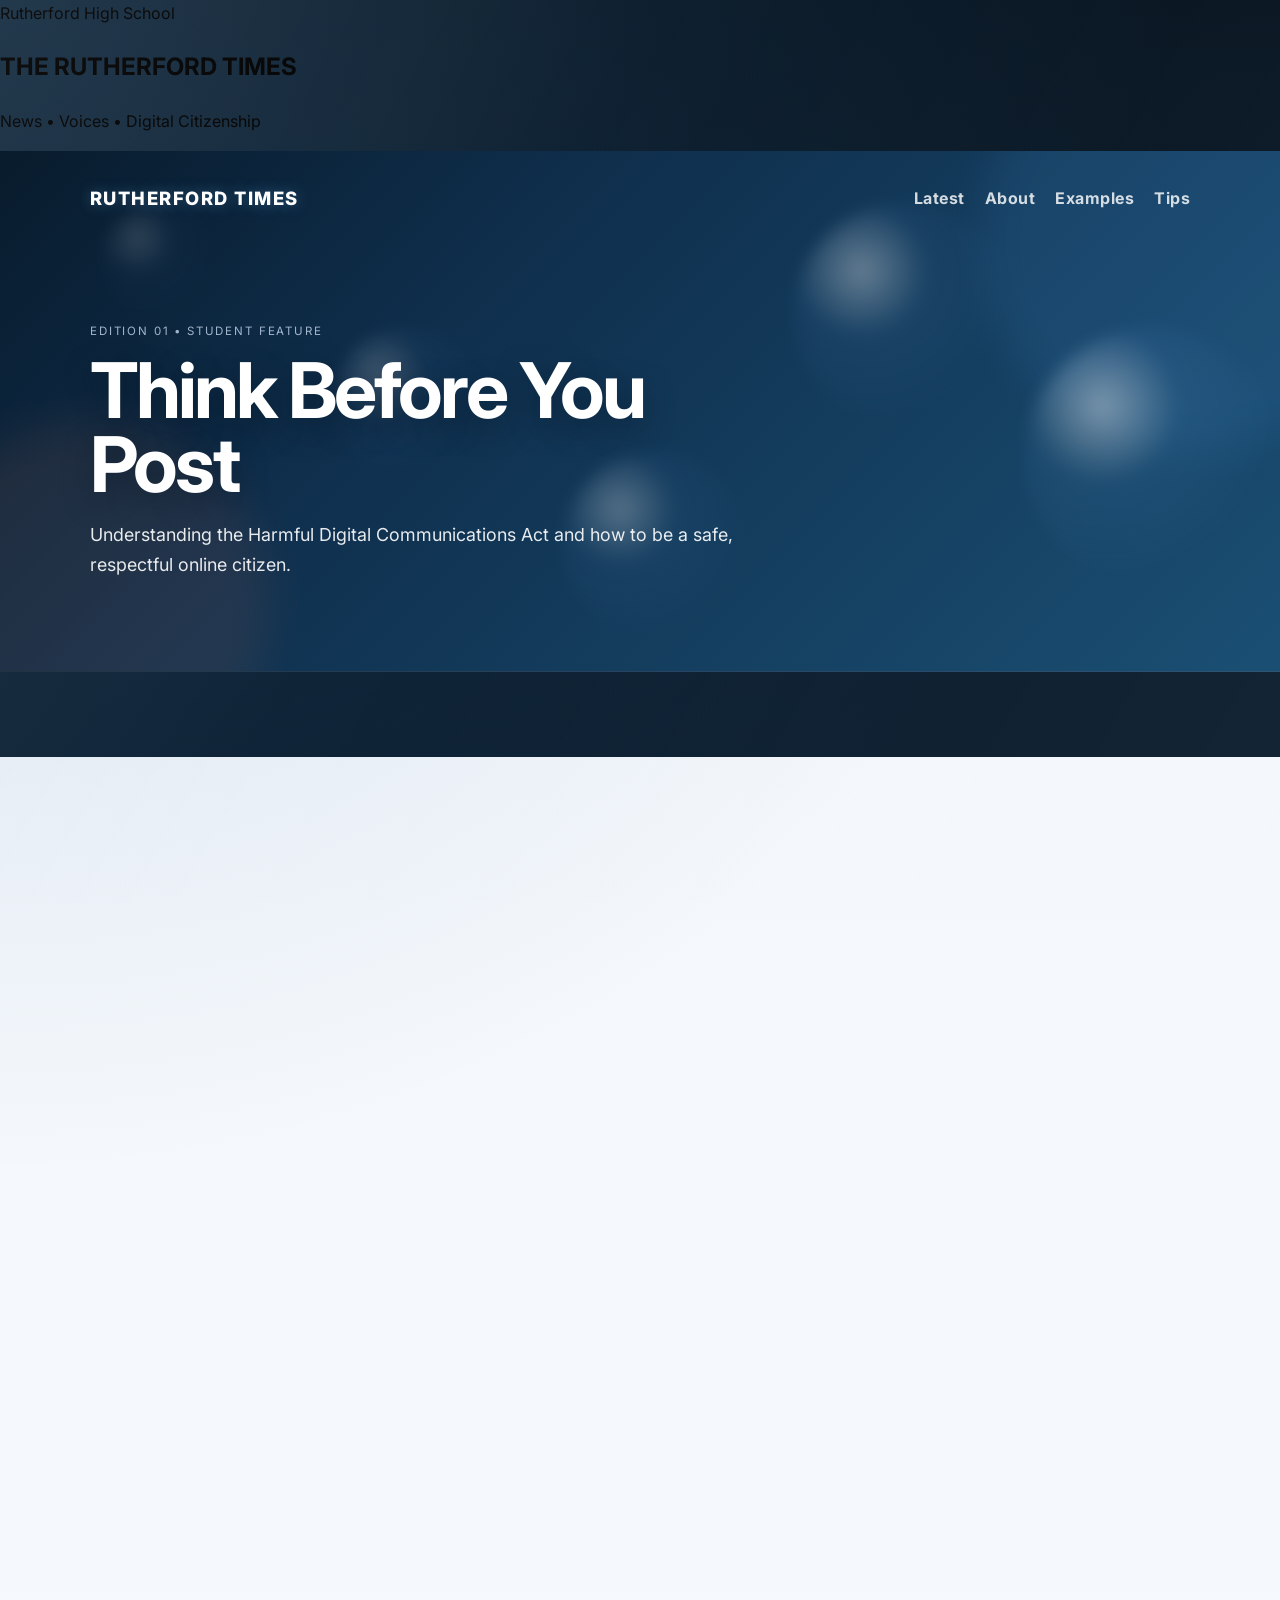
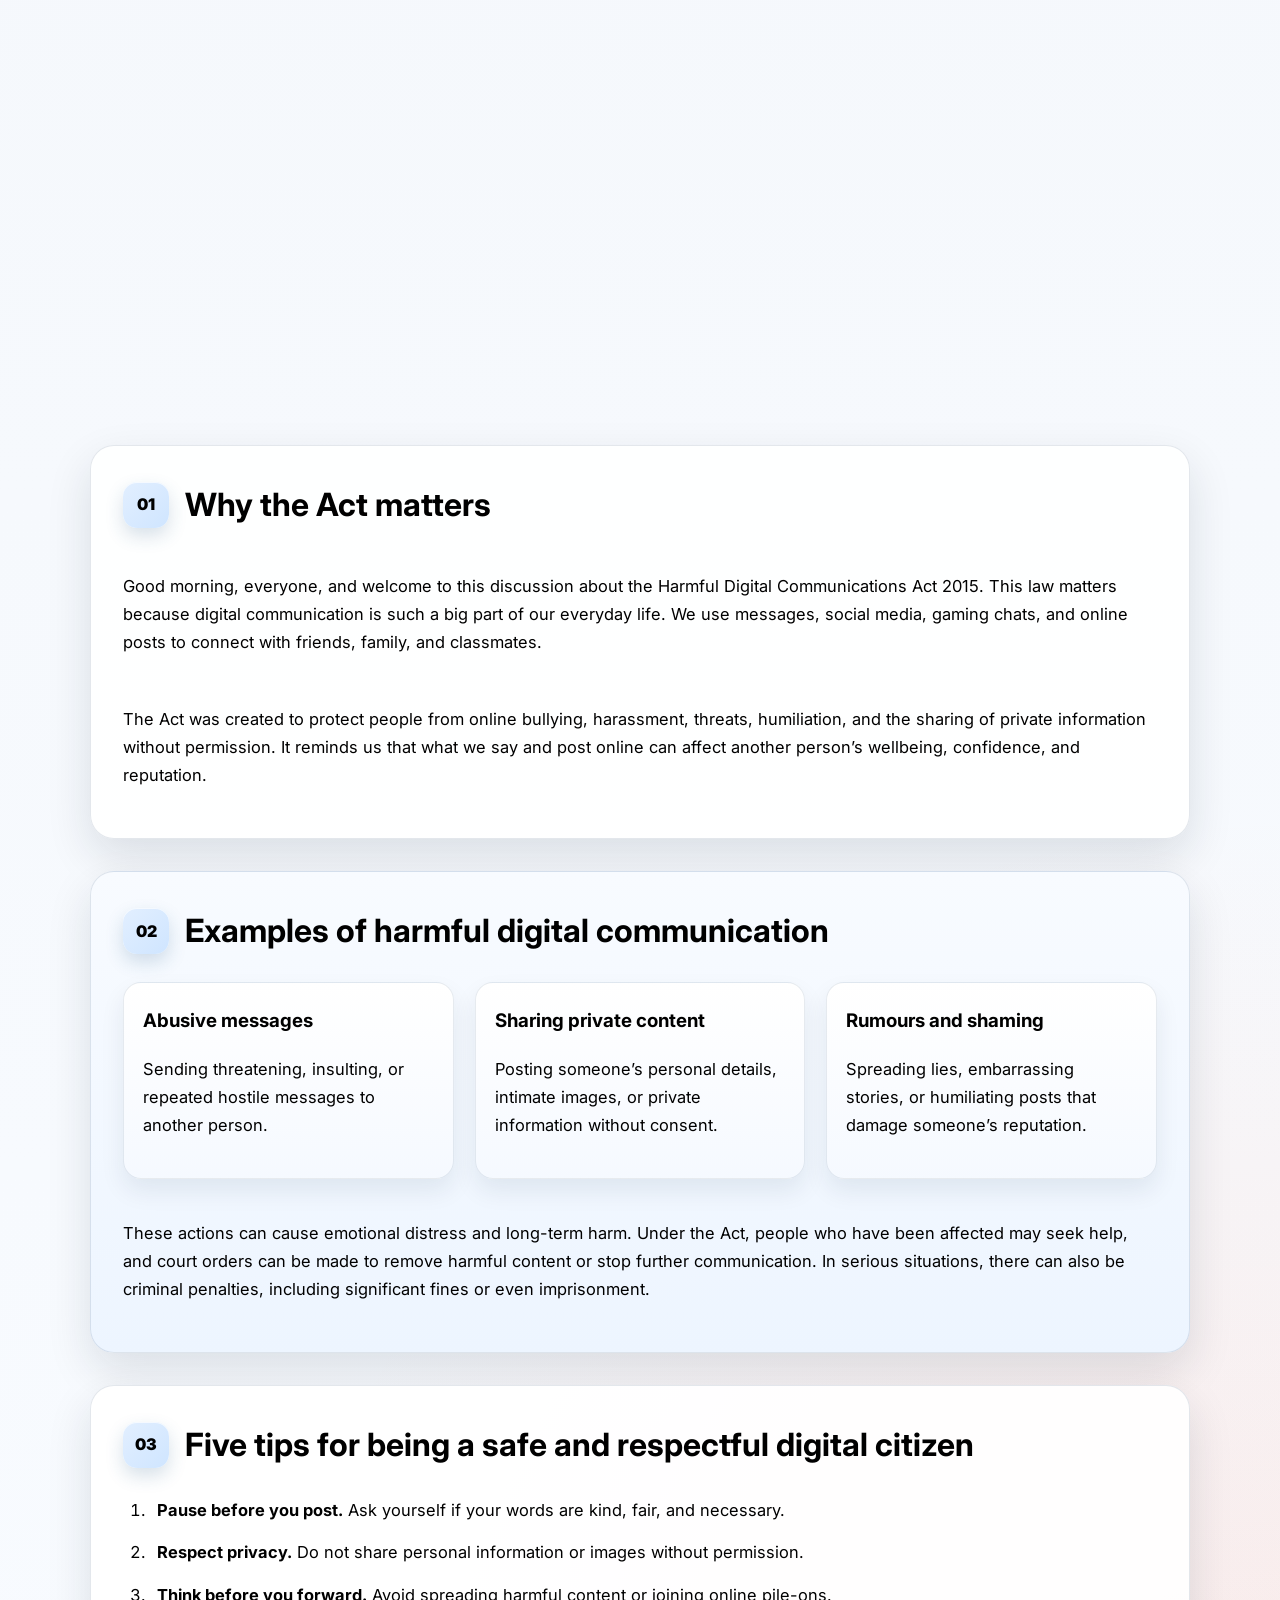
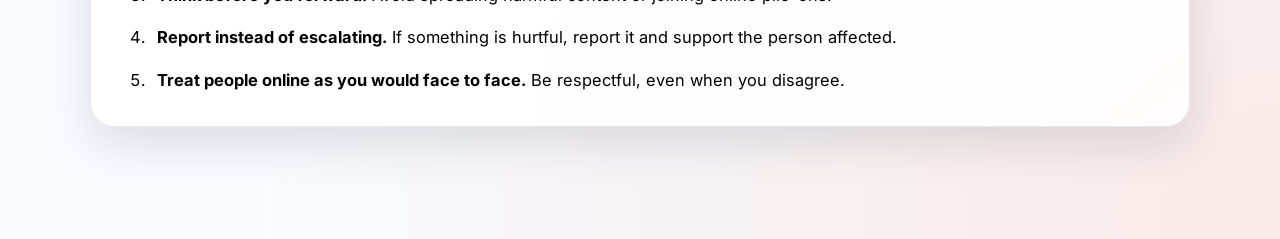
==== index.html @ 3f986ec3 "Add a single-page newspaper-style feature section with intro animation and article CTA" ====
<!DOCTYPE html>
<html lang="en">
  <head>
    <meta charset="UTF-8" />
    <meta name="viewport" content="width=device-width, initial-scale=1.0" />
    <title>The Rutherford Times</title>
    <link rel="preconnect" href="https://fonts.googleapis.com" />
    <link rel="preconnect" href="https://fonts.gstatic.com" crossorigin />
    <link href="https://fonts.googleapis.com/css2?family=Inter:wght@400;500;600;700;800&display=swap" rel="stylesheet" />
    <link rel="stylesheet" href="styles.css" />
    <script src="script.js" defer></script>
  </head>
  <body>
    <div class="intro-overlay" aria-hidden="true">
      <div class="intro-panel">
        <span class="intro-kicker">Rutherford High School</span>
        <h2>THE RUTHERFORD TIMES</h2>
        <div class="intro-line"></div>
        <p>News • Voices • Digital Citizenship</p>
      </div>
    </div>

    <header class="hero">
      <nav class="topbar">
        <div class="brand">Rutherford Times</div>
        <div class="nav-links">
          <a href="#story">Latest</a>
          <a href="#about">About</a>
          <a href="#examples">Examples</a>
          <a href="#tips">Tips</a>
        </div>
      </nav>

      <div class="hero-content">
        <p class="eyebrow">Edition 01 • Student feature</p>
        <h1>Think Before You Post</h1>
        <p class="subtitle">
          Understanding the Harmful Digital Communications Act and how to be a safe,
          respectful online citizen.
        </p>
      </div>
    </header>

    <main>
      <section id="story" class="feature-section reveal">
        <div class="newspaper-header">
          <span class="edition">Local News</span>
          <h2>The Rutherford Times</h2>
          <span class="date">Wednesday, 15 November</span>
        </div>

        <div class="story-grid">
          <div class="story-copy">
            <p class="story-tag">Front Page</p>
            <h3>Why the Harmful Digital Communications Act matters</h3>
            <p>
              Young people use the internet every day, but with that access comes a responsibility to
              protect others, respect privacy, and think carefully before posting online. The Harmful
              Digital Communications Act helps keep people safe in a world where messages, comments,
              photos, and videos can spread quickly and have lasting consequences.
            </p>
            <p>
              The law exists to stop bullying, harassment, humiliation, and harmful behaviour online.
              It reminds us that digital communication is not separate from real life. What we say and
              share online can affect someone’s wellbeing, confidence, and reputation.
            </p>
            <div class="story-actions">
              <a href="#article" class="primary-button">Read the article</a>
            </div>
          </div>

          <aside class="story-panel">
            <p class="panel-label">Quick facts</p>
            <ul>
              <li>Online bullying is harmful</li>
              <li>Privacy matters</li>
              <li>Pause before posting</li>
              <li>Respect other people</li>
            </ul>
          </aside>
        </div>

        <div id="article" class="article-block">
          <h4>Article</h4>
          <p>
            Good morning, everyone, and welcome to this blog post about the Harmful Digital
            Communications Act 2015. Today, I want to explain what this law is, why it matters, and
            how it connects to the way we use digital communication in our everyday lives.
          </p>
          <p>
            The Harmful Digital Communications Act 2015 was created to protect people from harmful
            online behaviour. It recognises that digital communication can be used in destructive ways,
            including bullying, harassment, threats, humiliation, and the sharing of private information
            without permission.
          </p>
          <p>
            There are many examples of harmful digital communication. Repeatedly sending abusive or
            threatening messages to someone is harmful. Posting embarrassing photos or videos,
            especially if the person did not agree to them being shared, is also harmful. Spreading
            rumours or false information about a person can damage their reputation.
          </p>
          <p>
            Under the law, a person who is harmed can seek help and potentially apply for court orders.
            These orders can include removing harmful content, stopping the offending behaviour, or
            requiring an apology or corrective action.
          </p>
          <p>
            Here are five simple tips for being a safe and respectful digital citizen: pause before you
            post, think before you forward, respect privacy, report harmful content, and treat others
            online the way you would want to be treated in person.
          </p>
          <p>
            These actions may seem small, but they can make a huge difference. A respectful digital
            citizen understands that words online can hurt just as much as words spoken face to face.
          </p>
          <p>
            Now, for my personal reflection, one thing I could do to improve how I behave online is to
            pause before I respond when I feel angry or upset. Sometimes, in the heat of the moment, we
            send something we regret. Taking a breath and thinking before we reply helps us be more
            thoughtful and responsible.
          </p>
          <p>
            In conclusion, the Harmful Digital Communications Act reminds us that the internet is not a
            place where normal rules disappear. We all have a responsibility to use technology safely,
            respectfully, and thoughtfully.
          </p>
        </div>
      </section>

      <section id="about" class="section intro reveal">
        <div class="section-title">
          <span>01</span>
          <h2>Why the Act matters</h2>
        </div>
        <div class="content-block">
          <p>
            Good morning, everyone, and welcome to this discussion about the Harmful Digital
            Communications Act 2015. This law matters because digital communication is such a big part
            of our everyday life. We use messages, social media, gaming chats, and online posts to
            connect with friends, family, and classmates.
          </p>
          <p>
            The Act was created to protect people from online bullying, harassment, threats,
            humiliation, and the sharing of private information without permission. It reminds us that
            what we say and post online can affect another person’s wellbeing, confidence, and
            reputation.
          </p>
        </div>
      </section>

      <section id="examples" class="section highlight reveal">
        <div class="section-title">
          <span>02</span>
          <h2>Examples of harmful digital communication</h2>
        </div>

        <div class="cards">
          <article class="card">
            <h3>Abusive messages</h3>
            <p>Sending threatening, insulting, or repeated hostile messages to another person.</p>
          </article>
          <article class="card">
            <h3>Sharing private content</h3>
            <p>Posting someone’s personal details, intimate images, or private information without consent.</p>
          </article>
          <article class="card">
            <h3>Rumours and shaming</h3>
            <p>Spreading lies, embarrassing stories, or humiliating posts that damage someone’s reputation.</p>
          </article>
        </div>

        <div class="content-block">
          <p>
            These actions can cause emotional distress and long-term harm. Under the Act, people who
            have been affected may seek help, and court orders can be made to remove harmful content or
            stop further communication. In serious situations, there can also be criminal penalties,
            including significant fines or even imprisonment.
          </p>
        </div>
      </section>

      <section id="tips" class="section tips-section reveal">
        <div class="section-title">
          <span>03</span>
          <h2>Five tips for being a safe and respectful digital citizen</h2>
        </div>

        <ol class="tips-list">
          <li><strong>Pause before you post.</strong> Ask yourself if your words are kind, fair, and necessary.</li>
          <li><strong>Respect privacy.</strong> Do not share personal information or images without permission.</li>
          <li><strong>Think before you forward.</strong> Avoid spreading harmful content or joining online pile-ons.</li>
          <li><strong>Report instead of escalating.</strong> If something is hurtful, report it and support the person affected.</li>
          <li><strong>Treat people online as you would face to face.</strong> Be respectful, even when you disagree.</li>
        </ol>
      </section>
    </main>
  </body>
</html>
---- styles.css ----
body {
  margin: 0;
  font-family: "Inter", sans-serif;
  background:
    radial-gradient(circle at top left, rgba(70, 130, 180, 0.22), transparent 32%),
    radial-gradient(circle at bottom right, rgba(255, 125, 90, 0.14), transparent 28%),
    linear-gradient(180deg, #081521 0%, #0b1d2e 22%, #f4f7fb 22%, #f8fbff 100%);
  color: var(--text);
  line-height: 1.7;
  overflow-x: hidden;
}

body::before {
  content: "";
  position: fixed;
  inset: 0;
  background: linear-gradient(120deg, rgba(255,255,255,0.06), transparent 40%, rgba(255,255,255,0.04));
  pointer-events: none;
  z-index: 0;
}

.hero {
  position: relative;
  overflow: hidden;
  background: linear-gradient(135deg, #081b2c 0%, #0f2f4d 35%, #1a4f73 100%);
  color: white;
  padding: 1.5rem 5vw 4.5rem;
  border-bottom: 1px solid rgba(255,255,255,0.1);
}

.hero::before,
.hero::after {
  content: "";
  position: absolute;
  border-radius: 50%;
  filter: blur(20px);
  opacity: 0.45;
  pointer-events: none;
}

.hero::before {
  width: 420px;
  height: 420px;
  background: rgba(92, 168, 255, 0.2);
  right: -120px;
  top: -120px;
  animation: drift 14s ease-in-out infinite alternate;
}

.hero::after {
  width: 360px;
  height: 360px;
  background: rgba(255, 126, 78, 0.18);
  left: -90px;
  bottom: -110px;
  animation: drift 16s ease-in-out infinite alternate-reverse;
}

.topbar {
  position: relative;
  z-index: 1;
  max-width: 1100px;
  margin: 0 auto;
  display: flex;
  justify-content: space-between;
  align-items: center;
  gap: 1rem;
  padding: 0.5rem 0;
}

.brand {
  font-size: 1.15rem;
  font-weight: 800;
  letter-spacing: 0.08em;
  text-transform: uppercase;
  text-shadow: 0 0 14px rgba(127, 197, 255, 0.35);
}

.nav-links {
  display: flex;
  flex-wrap: wrap;
  gap: 1.25rem;
}

.nav-links a {
  color: rgba(255, 255, 255, 0.82);
  text-decoration: none;
  font-weight: 700;
  letter-spacing: 0.03em;
  transition: color 180ms ease, transform 180ms ease, text-shadow 180ms ease;
}

.nav-links a:hover,
.nav-links a:focus-visible {
  color: #fff;
  transform: translateY(-2px);
  text-shadow: 0 0 18px rgba(255,255,255,0.6);
}

.hero-content {
  position: relative;
  z-index: 1;
  max-width: 1100px;
  margin: 5rem auto 0;
  padding-top: 0.5rem;
}

.eyebrow {
  text-transform: uppercase;
  letter-spacing: 0.16em;
  font-size: 0.72rem;
  opacity: 0.85;
  margin-bottom: 0.8rem;
  color: #bccfe4;
}

.hero h1 {
  margin: 0;
  font-size: clamp(2.8rem, 6vw, 5.4rem);
  line-height: 0.96;
  letter-spacing: -0.04em;
  max-width: 650px;
  text-shadow: 0 10px 30px rgba(7, 15, 26, 0.35);
}

.subtitle {
  max-width: 700px;
  font-size: 1.12rem;
  margin-top: 1.15rem;
  color: rgba(255, 255, 255, 0.9);
}

main {
  position: relative;
  z-index: 1;
  max-width: 1100px;
  margin: 0 auto;
  padding: 3rem 5vw 5rem;
}

.section {
  background: rgba(255, 255, 255, 0.9);
  border: 1px solid rgba(26, 62, 98, 0.12);
  border-radius: 24px;
  padding: 2rem;
  margin-bottom: 2rem;
  box-shadow: 0 18px 45px rgba(16, 31, 52, 0.12);
}

.section-title {
  display: flex;
  align-items: center;
  gap: 1rem;
  margin-bottom: 1.5rem;
}

.section-title span {
  display: inline-flex;
  justify-content: center;
  align-items: center;
  width: 46px;
  height: 46px;
  border-radius: 14px;
  background: linear-gradient(135deg, #e2efff 0%, #cfe5ff 100%);
  color: var(--primary);
  font-weight: 900;
  box-shadow: inset 0 1px 0 rgba(255,255,255,0.7), 0 8px 18px rgba(32, 88, 134, 0.18);
}

.section-title h2 {
  margin: 0;
  font-size: clamp(1.6rem, 2.5vw, 2.5rem);
  color: var(--primary);
}

.content-block {
  display: grid;
  gap: 1rem;
}

.content-block p,
.card p,
.tips-list li {
  font-size: 1.03rem;
  color: var(--text);
}

.highlight {
  background: linear-gradient(180deg, #f8fbff 0%, #edf5ff 100%);
}

.cards {
  display: grid;
  grid-template-columns: repeat(3, minmax(0, 1fr));
  gap: 1.3rem;
  margin-bottom: 1.5rem;
}

.card {
  position: relative;
  background: linear-gradient(180deg, rgba(255,255,255,0.96), rgba(245,249,255,0.96));
  border: 1px solid rgba(25,58,95,0.1);
  border-radius: 18px;
  padding: 1.35rem 1.2rem;
  box-shadow: 0 12px 24px rgba(17, 42, 62, 0.08);
  transition: transform 220ms ease, box-shadow 220ms ease, border-color 220ms ease;
}

.card::before {
  content: "";
  position: absolute;
  inset: 0;
  border-radius: inherit;
  background: linear-gradient(135deg, rgba(70, 130, 180, 0.12), rgba(255, 126, 78, 0.08));
  opacity: 0;
  transition: opacity 220ms ease;
}

.card:hover {
  transform: translateY(-7px) scale(1.01);
  box-shadow: 0 20px 30px rgba(17, 42, 62, 0.14);
  border-color: rgba(25,58,95,0.2);
}

.card:hover::before {
  opacity: 1;
}

.card h3,
.card p {
  position: relative;
  z-index: 1;
}

.card h3 {
  margin-top: 0;
  color: var(--primary);
}

.tips-list {
  margin: 0;
  padding-left: 1.6rem;
  display: grid;
  gap: 0.9rem;
}

.tips-list li {
  padding-left: 0.55rem;
  line-height: 1.7;
}

.reflection {
  background: linear-gradient(135deg, #fff5ee 0%, #fffaf6 100%);
}

.js-enabled .reveal {
  opacity: 0;
  transform: translateY(32px) scale(0.985);
  transition: opacity 720ms ease, transform 720ms cubic-bezier(0.2, 0.8, 0.2, 1);
  transition-delay: var(--reveal-delay, 0ms);
}

.js-enabled .reveal.is-visible {
  opacity: 1;
  transform: translateY(0) scale(1);
}

.orb {
  position: absolute;
  border-radius: 50%;
  background: radial-gradient(circle at 30% 30%, rgba(255,255,255,0.82), rgba(113,177,248,0.15) 30%, rgba(255,255,255,0) 70%);
  filter: blur(8px);
  pointer-events: none;
  opacity: 0.6;
  animation: float 14s ease-in-out infinite alternate;
}

@keyframes float {
  0% {
    transform: translate3d(0, 0, 0) scale(1);
  }
  100% {
    transform: translate3d(18px, -30px, 0) scale(1.18);
  }
}

@keyframes drift {
  0% {
    transform: translate3d(0, 0, 0) scale(1);
  }
  100% {
    transform: translate3d(26px, 28px, 0) scale(1.08);
  }
}

@media (prefers-reduced-motion: reduce) {
  html {
    scroll-behavior: auto;
  }

  .js-enabled .reveal,
  .js-enabled .reveal.is-visible,
  .nav-links a,
  .card,
  .hero::before,
  .hero::after,
  .orb {
    animation: none;
    transition: none;
    transform: none;
    opacity: 1;
  }
}

@media (max-width: 760px) {
  .topbar {
    flex-direction: column;
    align-items: flex-start;
  }

  .cards {
    grid-template-columns: 1fr;
  }

  .section {
    padding: 1.5rem 1.1rem;
  }

  .hero {
    padding-bottom: 3.5rem;
  }
}
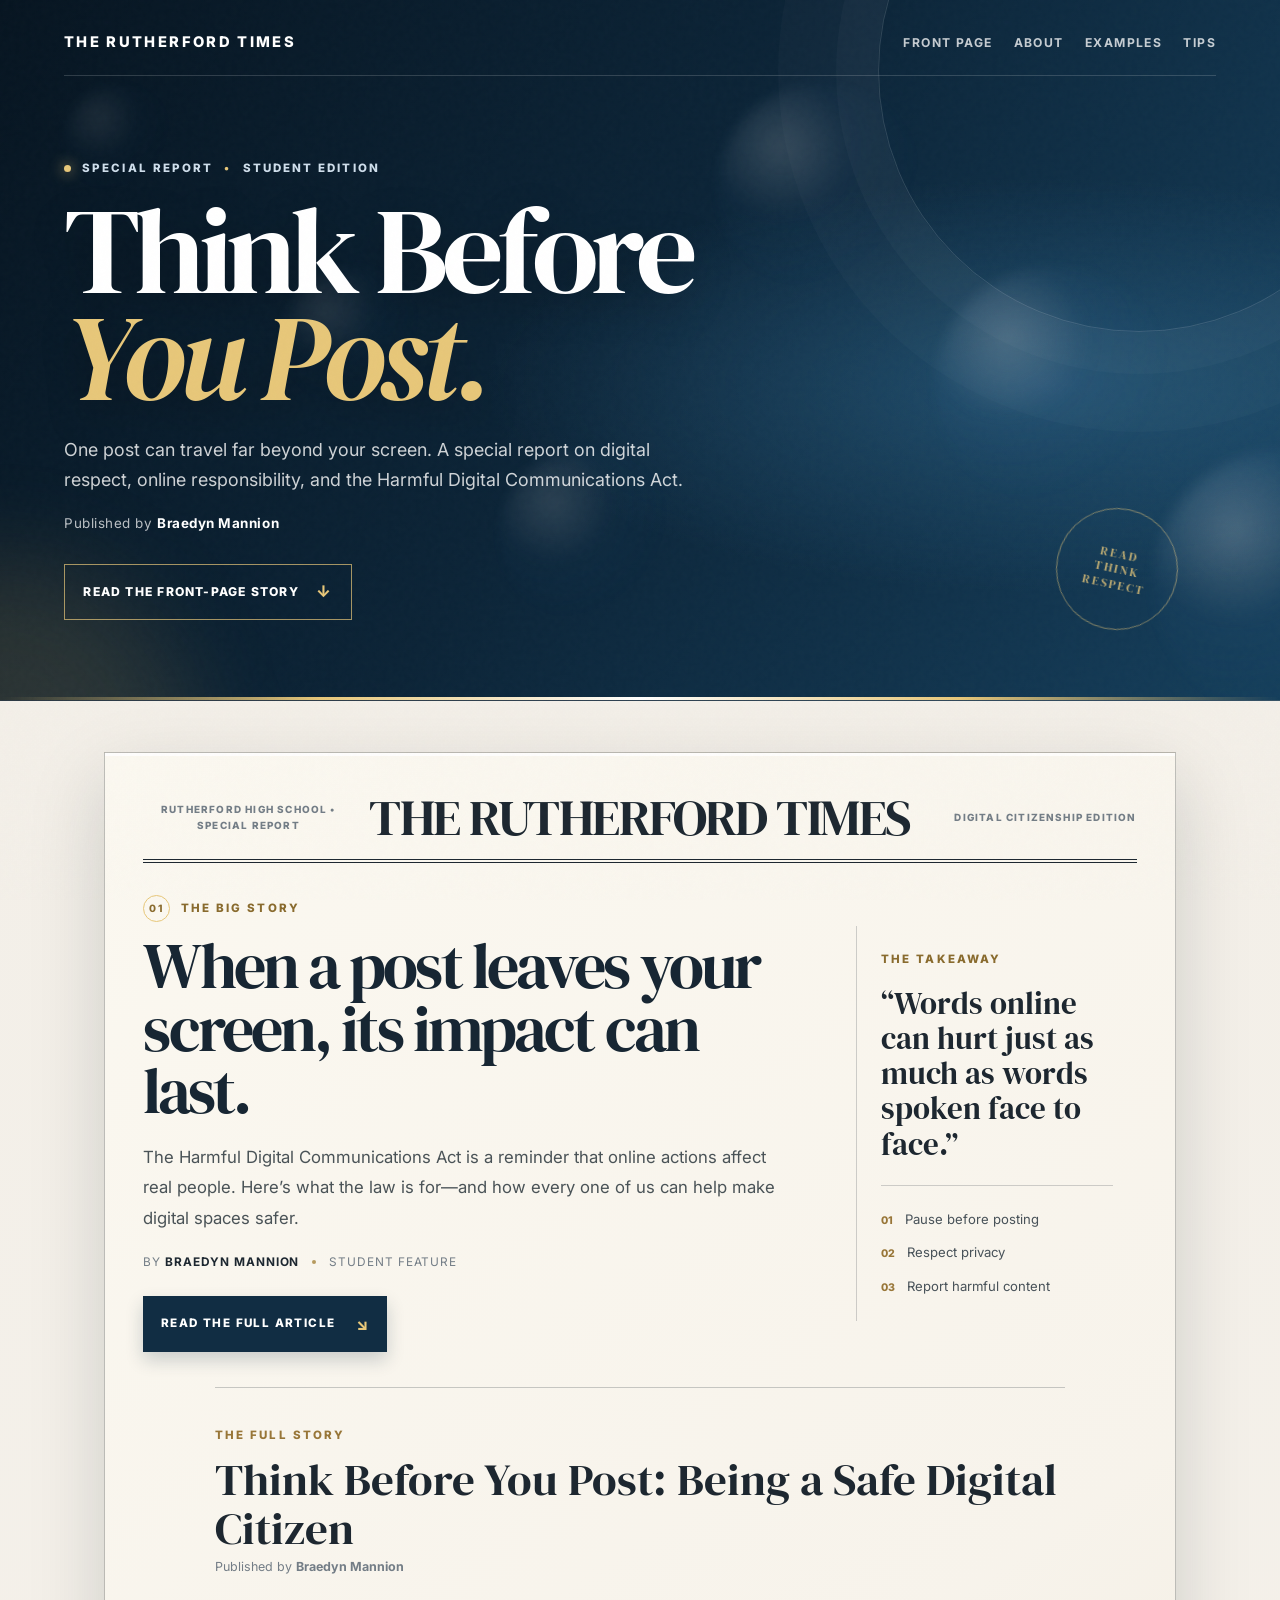
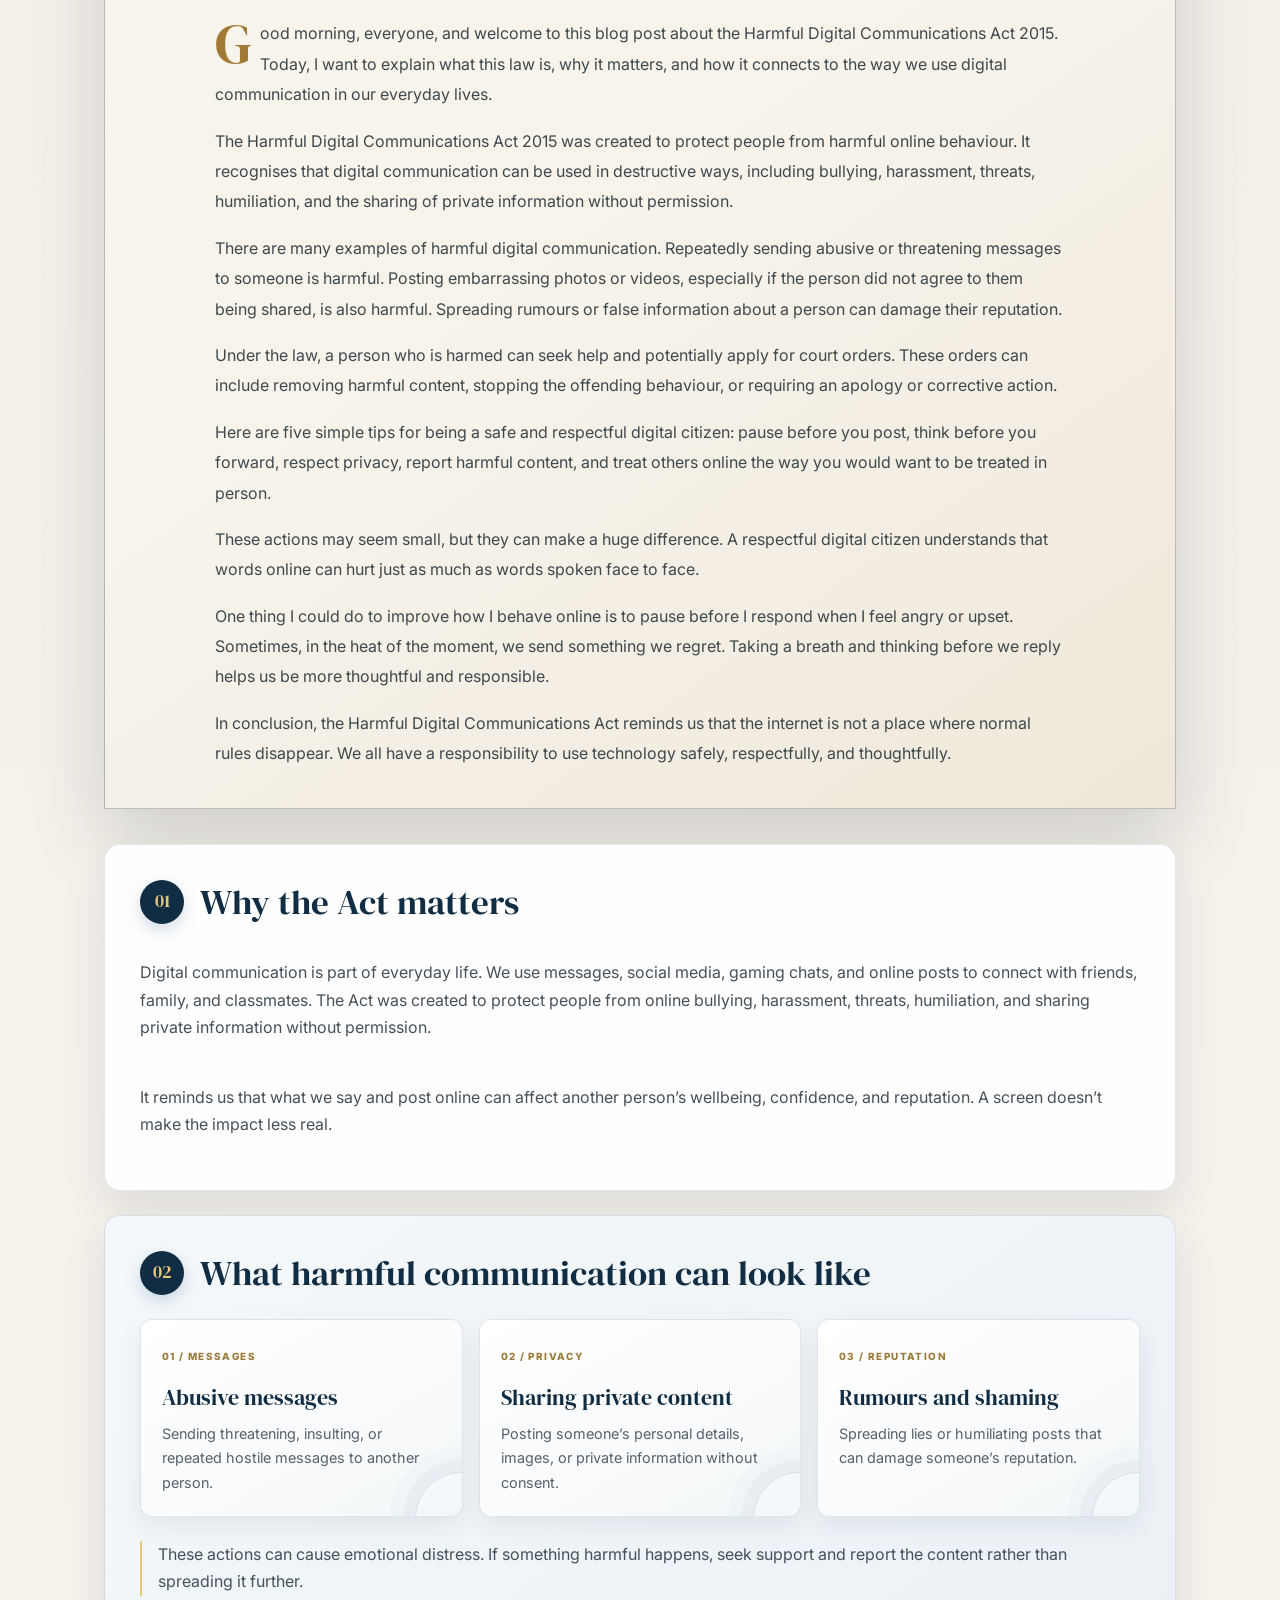
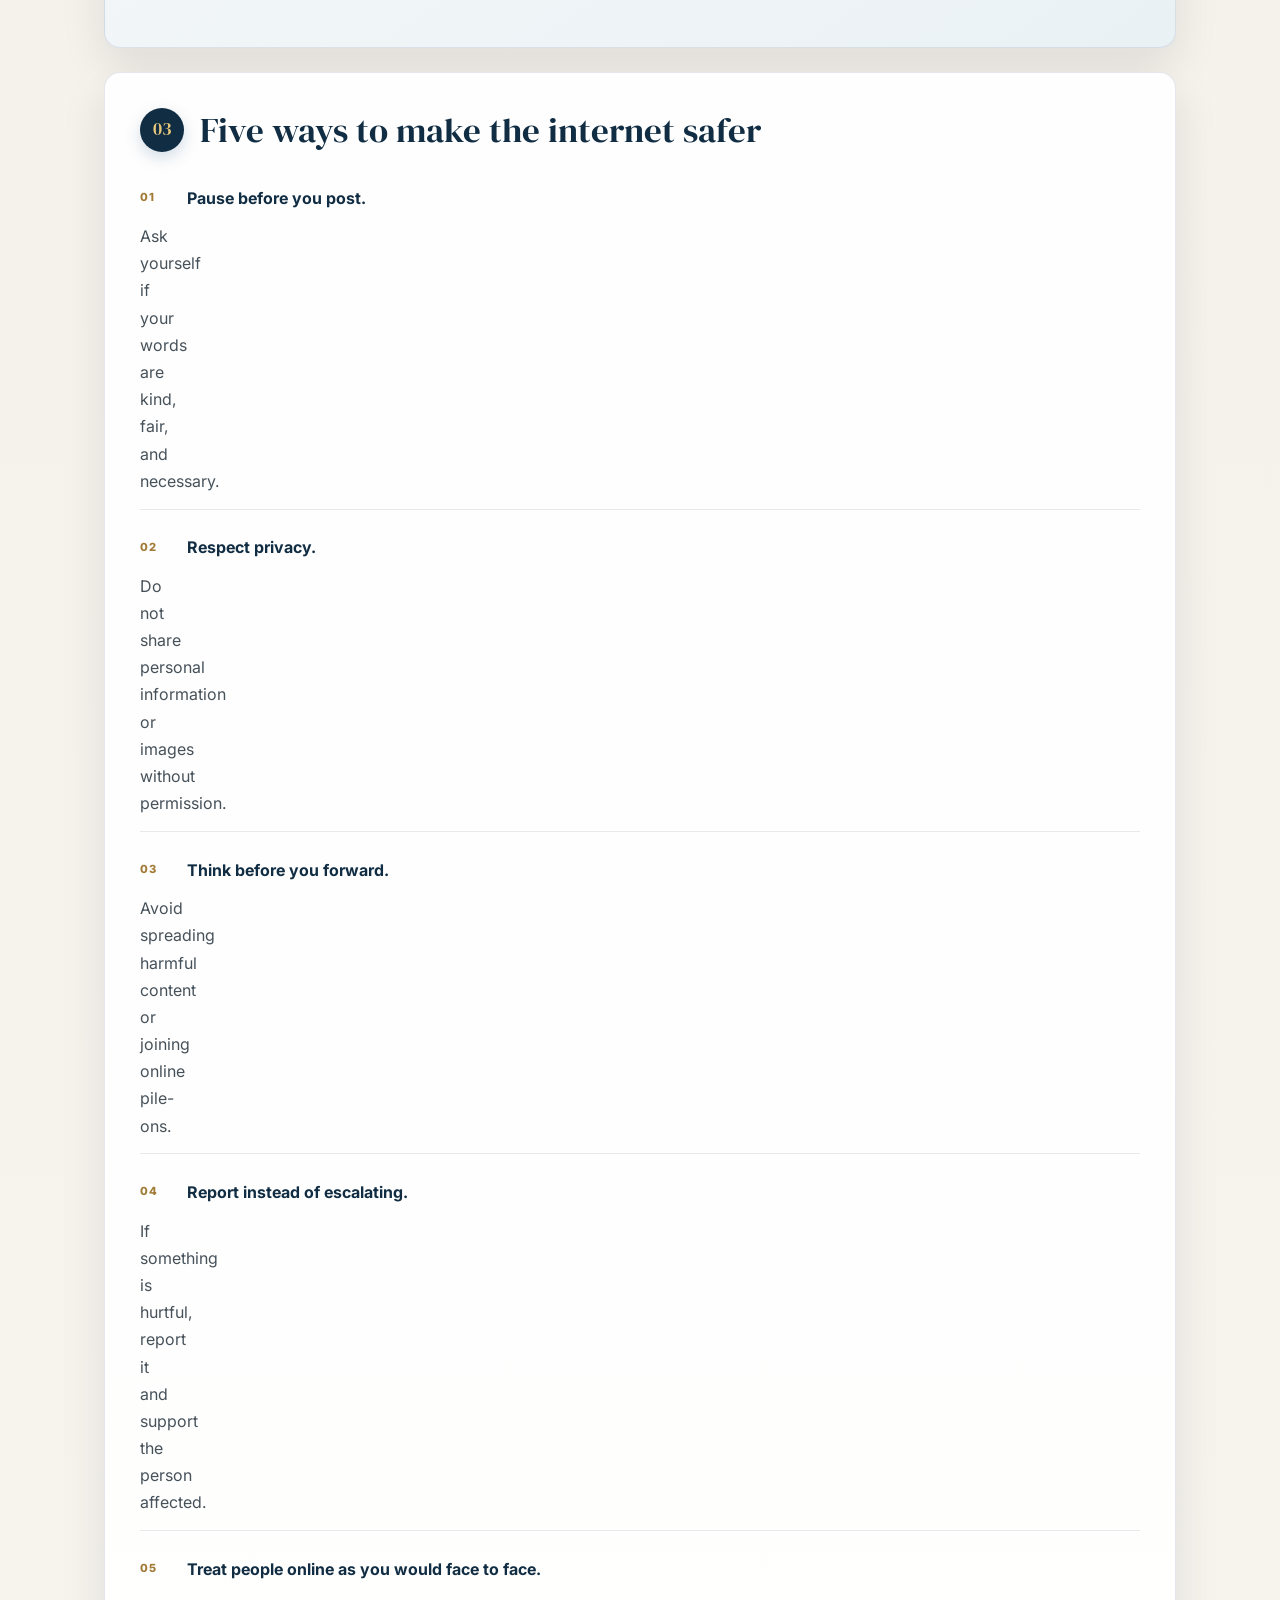
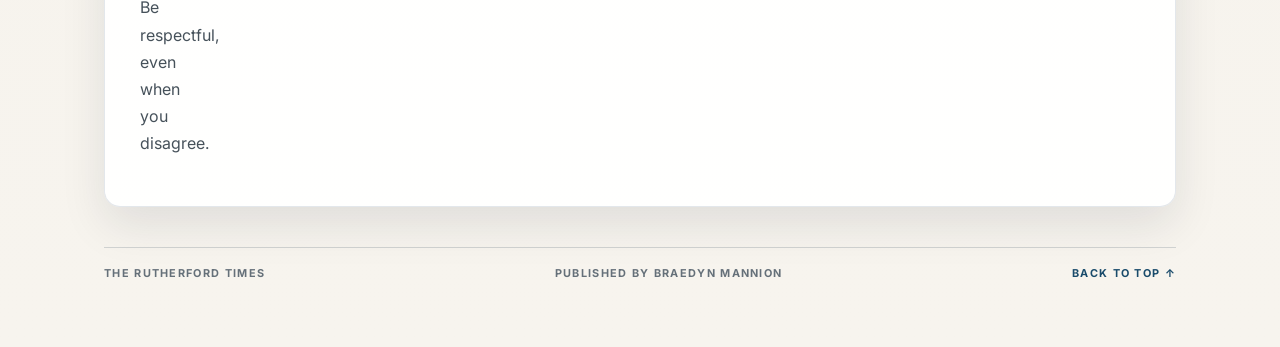
==== commit 38af2d67: "Make Rutherford Times feature more dramatic, credit Braedyn Mannion, and add motion effects" ====
--- a/index.html
+++ b/index.html
@@ -3,85 +3,93 @@
   <head>
     <meta charset="UTF-8" />
     <meta name="viewport" content="width=device-width, initial-scale=1.0" />
-    <title>The Rutherford Times</title>
+    <meta name="theme-color" content="#0b1d2c" />
+    <title>The Rutherford Times | Think Before You Post</title>
     <link rel="preconnect" href="https://fonts.googleapis.com" />
     <link rel="preconnect" href="https://fonts.gstatic.com" crossorigin />
-    <link href="https://fonts.googleapis.com/css2?family=Inter:wght@400;500;600;700;800&display=swap" rel="stylesheet" />
+    <link href="https://fonts.googleapis.com/css2?family=DM+Serif+Display&family=Inter:wght@400;500;600;700;800&display=swap" rel="stylesheet" />
     <link rel="stylesheet" href="styles.css" />
     <script src="script.js" defer></script>
   </head>
   <body>
     <div class="intro-overlay" aria-hidden="true">
       <div class="intro-panel">
-        <span class="intro-kicker">Rutherford High School</span>
-        <h2>THE RUTHERFORD TIMES</h2>
+        <span class="intro-kicker">Rutherford High School presents</span>
+        <h2>THE RUTHERFORD<br />TIMES</h2>
         <div class="intro-line"></div>
         <p>News • Voices • Digital Citizenship</p>
       </div>
     </div>
 
     <header class="hero">
-      <nav class="topbar">
-        <div class="brand">Rutherford Times</div>
+      <nav class="topbar" aria-label="Main navigation">
+        <a class="brand" href="#top">The Rutherford Times</a>
         <div class="nav-links">
-          <a href="#story">Latest</a>
+          <a href="#story">Front page</a>
           <a href="#about">About</a>
           <a href="#examples">Examples</a>
           <a href="#tips">Tips</a>
         </div>
       </nav>
 
-      <div class="hero-content">
-        <p class="eyebrow">Edition 01 • Student feature</p>
-        <h1>Think Before You Post</h1>
+      <div class="hero-content" id="top">
+        <p class="eyebrow"><span class="live-dot"></span> Special report <span>•</span> Student edition</p>
+        <h1>Think Before<br /><em>You Post.</em></h1>
         <p class="subtitle">
-          Understanding the Harmful Digital Communications Act and how to be a safe,
-          respectful online citizen.
+          One post can travel far beyond your screen. A special report on digital respect,
+          online responsibility, and the Harmful Digital Communications Act.
         </p>
+        <p class="byline">Published by <strong>Braedyn Mannion</strong></p>
+        <a class="hero-cta" href="#story">Read the front-page story <span aria-hidden="true">↓</span></a>
       </div>
+      <div class="hero-stamp" aria-hidden="true">READ<br />THINK<br />RESPECT</div>
+      <div class="hero-bottomline" aria-hidden="true"></div>
     </header>
 
     <main>
-      <section id="story" class="feature-section reveal">
+      <section id="story" class="feature-section reveal" aria-labelledby="paper-title">
         <div class="newspaper-header">
-          <span class="edition">Local News</span>
-          <h2>The Rutherford Times</h2>
-          <span class="date">Wednesday, 15 November</span>
+          <span class="edition">Rutherford High School • Special report</span>
+          <h2 id="paper-title">The Rutherford Times</h2>
+          <span class="date">Digital citizenship edition</span>
         </div>
 
         <div class="story-grid">
           <div class="story-copy">
-            <p class="story-tag">Front Page</p>
-            <h3>Why the Harmful Digital Communications Act matters</h3>
-            <p>
-              Young people use the internet every day, but with that access comes a responsibility to
-              protect others, respect privacy, and think carefully before posting online. The Harmful
-              Digital Communications Act helps keep people safe in a world where messages, comments,
-              photos, and videos can spread quickly and have lasting consequences.
+            <p class="story-tag"><span>01</span> The big story</p>
+            <h3>When a post leaves your screen, its impact can last.</h3>
+            <p class="story-deck">
+              The Harmful Digital Communications Act is a reminder that online actions affect real
+              people. Here’s what the law is for—and how every one of us can help make digital spaces safer.
             </p>
-            <p>
-              The law exists to stop bullying, harassment, humiliation, and harmful behaviour online.
-              It reminds us that digital communication is not separate from real life. What we say and
-              share online can affect someone’s wellbeing, confidence, and reputation.
-            </p>
+            <div class="story-meta">
+              <span>By <strong>Braedyn Mannion</strong></span>
+              <span class="meta-divider" aria-hidden="true"></span>
+              <span>Student feature</span>
+            </div>
             <div class="story-actions">
-              <a href="#article" class="primary-button">Read the article</a>
+              <a href="#article" class="primary-button">Read the full article <span aria-hidden="true">↘</span></a>
             </div>
           </div>
 
-          <aside class="story-panel">
-            <p class="panel-label">Quick facts</p>
+          <aside class="story-panel" aria-label="Key takeaways">
+            <p class="panel-label">The takeaway</p>
+            <p class="pull-quote">“Words online can hurt just as much as words spoken face to face.”</p>
+            <div class="panel-rule"></div>
             <ul>
-              <li>Online bullying is harmful</li>
-              <li>Privacy matters</li>
-              <li>Pause before posting</li>
-              <li>Respect other people</li>
+              <li><span>01</span> Pause before posting</li>
+              <li><span>02</span> Respect privacy</li>
+              <li><span>03</span> Report harmful content</li>
             </ul>
           </aside>
         </div>
 
         <div id="article" class="article-block">
-          <h4>Article</h4>
+          <div class="article-heading">
+            <span class="article-kicker">The full story</span>
+            <h4>Think Before You Post: Being a Safe Digital Citizen</h4>
+            <p>Published by <strong>Braedyn Mannion</strong></p>
+          </div>
           <p>
             Good morning, everyone, and welcome to this blog post about the Harmful Digital
             Communications Act 2015. Today, I want to explain what this law is, why it matters, and
@@ -114,10 +122,9 @@
             citizen understands that words online can hurt just as much as words spoken face to face.
           </p>
           <p>
-            Now, for my personal reflection, one thing I could do to improve how I behave online is to
-            pause before I respond when I feel angry or upset. Sometimes, in the heat of the moment, we
-            send something we regret. Taking a breath and thinking before we reply helps us be more
-            thoughtful and responsible.
+            One thing I could do to improve how I behave online is to pause before I respond when I feel
+            angry or upset. Sometimes, in the heat of the moment, we send something we regret. Taking a
+            breath and thinking before we reply helps us be more thoughtful and responsible.
           </p>
           <p>
             In conclusion, the Harmful Digital Communications Act reminds us that the internet is not a
@@ -134,16 +141,14 @@
         </div>
         <div class="content-block">
           <p>
-            Good morning, everyone, and welcome to this discussion about the Harmful Digital
-            Communications Act 2015. This law matters because digital communication is such a big part
-            of our everyday life. We use messages, social media, gaming chats, and online posts to
-            connect with friends, family, and classmates.
-          </p>
-          <p>
-            The Act was created to protect people from online bullying, harassment, threats,
-            humiliation, and the sharing of private information without permission. It reminds us that
-            what we say and post online can affect another person’s wellbeing, confidence, and
-            reputation.
+            Digital communication is part of everyday life. We use messages, social media, gaming chats,
+            and online posts to connect with friends, family, and classmates. The Act was created to
+            protect people from online bullying, harassment, threats, humiliation, and sharing private
+            information without permission.
+          </p>
+          <p>
+            It reminds us that what we say and post online can affect another person’s wellbeing,
+            confidence, and reputation. A screen doesn’t make the impact less real.
           </p>
         </div>
       </section>
@@ -151,40 +156,37 @@
       <section id="examples" class="section highlight reveal">
         <div class="section-title">
           <span>02</span>
-          <h2>Examples of harmful digital communication</h2>
+          <h2>What harmful communication can look like</h2>
         </div>
 
         <div class="cards">
           <article class="card">
+            <span class="card-number">01 / MESSAGES</span>
             <h3>Abusive messages</h3>
             <p>Sending threatening, insulting, or repeated hostile messages to another person.</p>
           </article>
           <article class="card">
+            <span class="card-number">02 / PRIVACY</span>
             <h3>Sharing private content</h3>
-            <p>Posting someone’s personal details, intimate images, or private information without consent.</p>
+            <p>Posting someone’s personal details, images, or private information without consent.</p>
           </article>
           <article class="card">
+            <span class="card-number">03 / REPUTATION</span>
             <h3>Rumours and shaming</h3>
-            <p>Spreading lies, embarrassing stories, or humiliating posts that damage someone’s reputation.</p>
+            <p>Spreading lies or humiliating posts that can damage someone’s reputation.</p>
           </article>
         </div>
-
-        <div class="content-block">
-          <p>
-            These actions can cause emotional distress and long-term harm. Under the Act, people who
-            have been affected may seek help, and court orders can be made to remove harmful content or
-            stop further communication. In serious situations, there can also be criminal penalties,
-            including significant fines or even imprisonment.
-          </p>
-        </div>
+        <p class="section-note">
+          These actions can cause emotional distress. If something harmful happens, seek support and
+          report the content rather than spreading it further.
+        </p>
       </section>
 
       <section id="tips" class="section tips-section reveal">
         <div class="section-title">
           <span>03</span>
-          <h2>Five tips for being a safe and respectful digital citizen</h2>
-        </div>
-
+          <h2>Five ways to make the internet safer</h2>
+        </div>
         <ol class="tips-list">
           <li><strong>Pause before you post.</strong> Ask yourself if your words are kind, fair, and necessary.</li>
           <li><strong>Respect privacy.</strong> Do not share personal information or images without permission.</li>
@@ -193,6 +195,12 @@
           <li><strong>Treat people online as you would face to face.</strong> Be respectful, even when you disagree.</li>
         </ol>
       </section>
+
+      <footer class="site-footer">
+        <span>The Rutherford Times</span>
+        <span>Published by Braedyn Mannion</span>
+        <a href="#top">Back to top ↑</a>
+      </footer>
     </main>
   </body>
 </html>
--- a/styles.css
+++ b/styles.css
@@ -1,332 +1,322 @@
+@import url('https://fonts.googleapis.com/css2?family=DM+Serif+Display&family=Inter:wght@400;500;600;700;800&display=swap');
+
+:root {
+  color-scheme: light;
+  --navy-950: #071521;
+  --navy-900: #0b1d2c;
+  --navy-800: #112d43;
+  --navy-700: #194b6b;
+  --blue: #8bc7ff;
+  --gold: #e7c779;
+  --paper: #f7f3eb;
+  --paper-dark: #ece5d9;
+  --ink: #1d2730;
+  --muted: #737d86;
+  --primary: #174b70;
+  --text: #24313a;
+}
+
+* { box-sizing: border-box; }
+html { scroll-behavior: smooth; scroll-padding-top: 1rem; }
 body {
   margin: 0;
   font-family: "Inter", sans-serif;
-  background:
-    radial-gradient(circle at top left, rgba(70, 130, 180, 0.22), transparent 32%),
-    radial-gradient(circle at bottom right, rgba(255, 125, 90, 0.14), transparent 28%),
-    linear-gradient(180deg, #081521 0%, #0b1d2e 22%, #f4f7fb 22%, #f8fbff 100%);
-  color: var(--text);
+  background: linear-gradient(180deg, var(--navy-950) 0, var(--navy-900) 610px, #f3efe8 610px, #f7f4ee 100%);
+  color: var(--ink);
   line-height: 1.7;
   overflow-x: hidden;
 }
-
 body::before {
   content: "";
   position: fixed;
   inset: 0;
-  background: linear-gradient(120deg, rgba(255,255,255,0.06), transparent 40%, rgba(255,255,255,0.04));
+  z-index: 8;
   pointer-events: none;
-  z-index: 0;
-}
+  opacity: 0.12;
+  background-image: url("data:image/svg+xml,%3Csvg viewBox='0 0 180 180' xmlns='http://www.w3.org/2000/svg'%3E%3Cfilter id='n'%3E%3CfeTurbulence type='fractalNoise' baseFrequency='.9' numOctaves='3' stitchTiles='stitch'/%3E%3C/filter%3E%3Crect width='100%25' height='100%25' filter='url(%23n)' opacity='.16'/%3E%3C/svg%3E");
+}
+a { color: inherit; }
 
 .hero {
+  min-height: 590px;
   position: relative;
+  isolation: isolate;
   overflow: hidden;
-  background: linear-gradient(135deg, #081b2c 0%, #0f2f4d 35%, #1a4f73 100%);
-  color: white;
-  padding: 1.5rem 5vw 4.5rem;
-  border-bottom: 1px solid rgba(255,255,255,0.1);
-}
-
+  color: #fff;
+  padding: 1.4rem 5vw 5rem;
+  background:
+    radial-gradient(ellipse at 82% 55%, rgba(55, 116, 157, .44), transparent 38%),
+    linear-gradient(122deg, #071521 0%, #0c2437 48%, #153e5b 100%);
+  border-bottom: 1px solid rgba(255,255,255,.15);
+}
 .hero::before,
 .hero::after {
   content: "";
   position: absolute;
+  z-index: -1;
   border-radius: 50%;
-  filter: blur(20px);
-  opacity: 0.45;
   pointer-events: none;
 }
-
 .hero::before {
-  width: 420px;
-  height: 420px;
-  background: rgba(92, 168, 255, 0.2);
+  width: 520px;
+  height: 520px;
   right: -120px;
-  top: -120px;
-  animation: drift 14s ease-in-out infinite alternate;
-}
-
+  top: -190px;
+  border: 1px solid rgba(255,255,255,.14);
+  box-shadow: 0 0 0 42px rgba(255,255,255,.025), 0 0 0 100px rgba(255,255,255,.018);
+  animation: orbit-drift 18s ease-in-out infinite alternate;
+}
 .hero::after {
-  width: 360px;
-  height: 360px;
-  background: rgba(255, 126, 78, 0.18);
-  left: -90px;
-  bottom: -110px;
-  animation: drift 16s ease-in-out infinite alternate-reverse;
-}
-
+  width: 380px;
+  height: 380px;
+  left: -190px;
+  bottom: -240px;
+  background: rgba(224, 179, 95, .15);
+  filter: blur(50px);
+  animation: glow-pulse 7s ease-in-out infinite alternate;
+}
 .topbar {
   position: relative;
-  z-index: 1;
-  max-width: 1100px;
+  z-index: 2;
+  max-width: 1200px;
   margin: 0 auto;
   display: flex;
   justify-content: space-between;
   align-items: center;
   gap: 1rem;
-  padding: 0.5rem 0;
-}
-
+  padding: .5rem 0 1.2rem;
+  border-bottom: 1px solid rgba(255,255,255,.16);
+  animation: fade-down .8s .2s both;
+}
 .brand {
-  font-size: 1.15rem;
+  color: white;
+  text-decoration: none;
+  font-size: .92rem;
   font-weight: 800;
-  letter-spacing: 0.08em;
-  text-transform: uppercase;
-  text-shadow: 0 0 14px rgba(127, 197, 255, 0.35);
-}
-
-.nav-links {
-  display: flex;
-  flex-wrap: wrap;
-  gap: 1.25rem;
-}
-
+  letter-spacing: .16em;
+  text-transform: uppercase;
+}
+.nav-links { display: flex; flex-wrap: wrap; gap: 1.3rem; }
 .nav-links a {
-  color: rgba(255, 255, 255, 0.82);
+  color: rgba(255,255,255,.76);
   text-decoration: none;
+  font-size: .76rem;
   font-weight: 700;
-  letter-spacing: 0.03em;
-  transition: color 180ms ease, transform 180ms ease, text-shadow 180ms ease;
-}
-
-.nav-links a:hover,
-.nav-links a:focus-visible {
+  letter-spacing: .12em;
+  text-transform: uppercase;
+  transition: color .2s, transform .2s;
+}
+.nav-links a:hover, .nav-links a:focus-visible { color: white; transform: translateY(-2px); }
+.hero-content { position: relative; z-index: 1; max-width: 1200px; margin: 5.2rem auto 0; }
+.eyebrow, .story-tag, .panel-label, .article-kicker {
+  font-size: .72rem;
+  font-weight: 800;
+  letter-spacing: .18em;
+  text-transform: uppercase;
+}
+.eyebrow { display: flex; align-items: center; gap: .7rem; color: #cfdeeb; margin: 0 0 1.2rem; }
+.eyebrow > span:not(.live-dot) { color: var(--gold); }
+.live-dot { width: 7px; height: 7px; border-radius: 50%; background: var(--gold); box-shadow: 0 0 14px var(--gold); animation: dot-pulse 1.8s infinite; }
+.hero h1 {
+  max-width: 800px;
+  margin: 0;
+  font-family: "DM Serif Display", Georgia, serif;
+  font-size: clamp(4rem, 9.5vw, 8rem);
+  font-weight: 400;
+  line-height: .87;
+  letter-spacing: -.055em;
+  text-shadow: 0 14px 40px rgba(0,0,0,.25);
+  animation: headline-reveal 1.1s cubic-bezier(.16,1,.3,1) .35s both;
+}
+.hero h1 em { color: var(--gold); font-weight: 400; }
+.subtitle { max-width: 620px; margin: 1.6rem 0 1rem; color: rgba(255,255,255,.8); font-size: clamp(1rem, 1.4vw, 1.15rem); animation: fade-up .8s .65s both; }
+.byline { color: rgba(255,255,255,.72); font-size: .84rem; letter-spacing: .04em; animation: fade-up .8s .78s both; }
+.byline strong { color: #fff; }
+.hero-cta {
+  display: inline-flex;
+  align-items: center;
+  gap: 1.1rem;
+  margin-top: 1rem;
+  padding: .85rem 1.15rem;
+  border: 1px solid rgba(231,199,121,.7);
   color: #fff;
-  transform: translateY(-2px);
-  text-shadow: 0 0 18px rgba(255,255,255,0.6);
-}
-
-.hero-content {
+  text-decoration: none;
+  font-size: .76rem;
+  font-weight: 800;
+  letter-spacing: .1em;
+  text-transform: uppercase;
+  transition: background .25s, color .25s, transform .25s;
+  animation: fade-up .8s .9s both;
+}
+.hero-cta span { color: var(--gold); font-size: 1rem; }
+.hero-cta:hover { background: var(--gold); color: var(--navy-950); transform: translateY(-3px); }
+.hero-cta:hover span { color: var(--navy-950); }
+.hero-stamp {
+  position: absolute;
+  right: max(8vw, calc((100vw - 1200px) / 2));
+  bottom: 4.4rem;
+  width: 122px;
+  height: 122px;
+  display: grid;
+  place-content: center;
+  border: 1px solid rgba(231,199,121,.65);
+  border-radius: 50%;
+  color: var(--gold);
+  font-family: "DM Serif Display", Georgia, serif;
+  font-size: .78rem;
+  line-height: 1.25;
+  letter-spacing: .16em;
+  text-align: center;
+  transform: rotate(12deg);
+  animation: stamp-in .8s 1.05s both, stamp-sway 5s 2s ease-in-out infinite;
+}
+.hero-bottomline { position: absolute; bottom: 0; left: 0; height: 3px; width: 100%; background: linear-gradient(90deg, transparent, var(--gold), #fff, var(--gold), transparent); transform-origin: left; animation: line-sweep 1.5s .4s both; }
+
+main { position: relative; z-index: 1; max-width: 1200px; margin: 0 auto; padding: 3.2rem 5vw 4rem; }
+.feature-section {
   position: relative;
-  z-index: 1;
-  max-width: 1100px;
-  margin: 5rem auto 0;
-  padding-top: 0.5rem;
-}
-
-.eyebrow {
-  text-transform: uppercase;
-  letter-spacing: 0.16em;
-  font-size: 0.72rem;
-  opacity: 0.85;
-  margin-bottom: 0.8rem;
-  color: #bccfe4;
-}
-
-.hero h1 {
-  margin: 0;
-  font-size: clamp(2.8rem, 6vw, 5.4rem);
-  line-height: 0.96;
-  letter-spacing: -0.04em;
-  max-width: 650px;
-  text-shadow: 0 10px 30px rgba(7, 15, 26, 0.35);
-}
-
-.subtitle {
-  max-width: 700px;
-  font-size: 1.12rem;
-  margin-top: 1.15rem;
-  color: rgba(255, 255, 255, 0.9);
-}
-
-main {
+  margin: 0 0 2.2rem;
+  padding: clamp(1.3rem, 3vw, 2.4rem);
+  overflow: hidden;
+  border: 1px solid rgba(33,42,45,.28);
+  background: linear-gradient(145deg, #fbf8f0, var(--paper) 60%, #efe8da);
+  box-shadow: 0 28px 70px rgba(15,27,38,.17), 0 3px 0 rgba(255,255,255,.8) inset;
+}
+.feature-section::after {
+  content: "";
+  position: absolute;
+  top: 0;
+  left: -80%;
+  width: 45%;
+  height: 100%;
+  pointer-events: none;
+  background: linear-gradient(100deg, transparent, rgba(255,255,255,.4), transparent);
+  transform: skewX(-18deg);
+  animation: paper-shine 1.5s 2.3s ease-out both;
+}
+.newspaper-header {
   position: relative;
-  z-index: 1;
-  max-width: 1100px;
-  margin: 0 auto;
-  padding: 3rem 5vw 5rem;
-}
-
-.section {
-  background: rgba(255, 255, 255, 0.9);
-  border: 1px solid rgba(26, 62, 98, 0.12);
-  border-radius: 24px;
-  padding: 2rem;
-  margin-bottom: 2rem;
-  box-shadow: 0 18px 45px rgba(16, 31, 52, 0.12);
-}
-
-.section-title {
-  display: flex;
+  display: grid;
+  grid-template-columns: 1fr auto 1fr;
   align-items: center;
   gap: 1rem;
-  margin-bottom: 1.5rem;
-}
-
-.section-title span {
-  display: inline-flex;
-  justify-content: center;
-  align-items: center;
-  width: 46px;
-  height: 46px;
-  border-radius: 14px;
-  background: linear-gradient(135deg, #e2efff 0%, #cfe5ff 100%);
-  color: var(--primary);
-  font-weight: 900;
-  box-shadow: inset 0 1px 0 rgba(255,255,255,0.7), 0 8px 18px rgba(32, 88, 134, 0.18);
-}
-
-.section-title h2 {
+  padding: 0 0 1rem;
+  border-bottom: 4px double var(--ink);
+  text-align: center;
+}
+.newspaper-header h2 {
   margin: 0;
-  font-size: clamp(1.6rem, 2.5vw, 2.5rem);
-  color: var(--primary);
-}
-
-.content-block {
-  display: grid;
-  gap: 1rem;
-}
-
-.content-block p,
-.card p,
-.tips-list li {
-  font-size: 1.03rem;
-  color: var(--text);
-}
-
-.highlight {
-  background: linear-gradient(180deg, #f8fbff 0%, #edf5ff 100%);
-}
-
-.cards {
-  display: grid;
-  grid-template-columns: repeat(3, minmax(0, 1fr));
-  gap: 1.3rem;
-  margin-bottom: 1.5rem;
-}
-
-.card {
-  position: relative;
-  background: linear-gradient(180deg, rgba(255,255,255,0.96), rgba(245,249,255,0.96));
-  border: 1px solid rgba(25,58,95,0.1);
-  border-radius: 18px;
-  padding: 1.35rem 1.2rem;
-  box-shadow: 0 12px 24px rgba(17, 42, 62, 0.08);
-  transition: transform 220ms ease, box-shadow 220ms ease, border-color 220ms ease;
-}
-
-.card::before {
-  content: "";
-  position: absolute;
-  inset: 0;
-  border-radius: inherit;
-  background: linear-gradient(135deg, rgba(70, 130, 180, 0.12), rgba(255, 126, 78, 0.08));
-  opacity: 0;
-  transition: opacity 220ms ease;
-}
-
-.card:hover {
-  transform: translateY(-7px) scale(1.01);
-  box-shadow: 0 20px 30px rgba(17, 42, 62, 0.14);
-  border-color: rgba(25,58,95,0.2);
-}
-
-.card:hover::before {
-  opacity: 1;
-}
-
-.card h3,
-.card p {
-  position: relative;
-  z-index: 1;
-}
-
-.card h3 {
-  margin-top: 0;
-  color: var(--primary);
-}
-
-.tips-list {
-  margin: 0;
-  padding-left: 1.6rem;
-  display: grid;
-  gap: 0.9rem;
-}
-
-.tips-list li {
-  padding-left: 0.55rem;
-  line-height: 1.7;
-}
-
-.reflection {
-  background: linear-gradient(135deg, #fff5ee 0%, #fffaf6 100%);
-}
-
-.js-enabled .reveal {
-  opacity: 0;
-  transform: translateY(32px) scale(0.985);
-  transition: opacity 720ms ease, transform 720ms cubic-bezier(0.2, 0.8, 0.2, 1);
-  transition-delay: var(--reveal-delay, 0ms);
-}
-
-.js-enabled .reveal.is-visible {
-  opacity: 1;
-  transform: translateY(0) scale(1);
-}
-
-.orb {
-  position: absolute;
-  border-radius: 50%;
-  background: radial-gradient(circle at 30% 30%, rgba(255,255,255,0.82), rgba(113,177,248,0.15) 30%, rgba(255,255,255,0) 70%);
-  filter: blur(8px);
-  pointer-events: none;
-  opacity: 0.6;
-  animation: float 14s ease-in-out infinite alternate;
-}
-
-@keyframes float {
-  0% {
-    transform: translate3d(0, 0, 0) scale(1);
-  }
-  100% {
-    transform: translate3d(18px, -30px, 0) scale(1.18);
-  }
-}
-
-@keyframes drift {
-  0% {
-    transform: translate3d(0, 0, 0) scale(1);
-  }
-  100% {
-    transform: translate3d(26px, 28px, 0) scale(1.08);
-  }
-}
+  font-family: "DM Serif Display", Georgia, serif;
+  font-size: clamp(1.7rem, 4vw, 3.4rem);
+  font-weight: 400;
+  letter-spacing: -.03em;
+  line-height: 1;
+  text-transform: uppercase;
+}
+.edition, .date { color: var(--muted); font-size: .62rem; font-weight: 800; letter-spacing: .12em; text-transform: uppercase; }
+.date { text-align: right; }
+.story-grid { display: grid; grid-template-columns: minmax(0, 1.7fr) minmax(240px, .75fr); gap: clamp(2rem, 6vw, 5rem); padding: 2rem 0 2.2rem; align-items: center; }
+.story-tag { display: flex; align-items: center; gap: .65rem; margin: 0 0 .8rem; color: #896b2e; }
+.story-tag span { display: inline-grid; place-items: center; width: 27px; height: 27px; border: 1px solid var(--gold); border-radius: 50%; font-size: .63rem; }
+.story-copy h3 { max-width: 760px; margin: 0; color: #172633; font-family: "DM Serif Display", Georgia, serif; font-size: clamp(2.4rem, 5vw, 5rem); font-weight: 400; line-height: .98; letter-spacing: -.045em; }
+.story-deck { max-width: 720px; margin: 1.2rem 0; color: #4a5357; font-size: 1.05rem; line-height: 1.8; }
+.story-meta { display: flex; align-items: center; gap: .8rem; color: var(--muted); font-size: .74rem; letter-spacing: .08em; text-transform: uppercase; }
+.story-meta strong { color: var(--ink); }
+.meta-divider { width: 4px; height: 4px; border-radius: 50%; background: #b69a5e; }
+.story-actions { margin-top: 1.5rem; }
+.primary-button { display: inline-flex; align-items: center; gap: 1.3rem; padding: .9rem 1.1rem; background: var(--navy-800); color: white; text-decoration: none; font-size: .73rem; font-weight: 800; letter-spacing: .12em; text-transform: uppercase; box-shadow: 0 8px 18px rgba(17,45,67,.2); transition: transform .2s, box-shadow .2s, background .2s; }
+.primary-button span { color: var(--gold); font-size: 1rem; }
+.primary-button:hover { transform: translateY(-3px); background: #1c5479; box-shadow: 0 13px 25px rgba(17,45,67,.25); }
+.story-panel { padding: 1.5rem; border-left: 1px solid rgba(29,39,48,.2); }
+.panel-label { margin: 0 0 1rem; color: #896b2e; }
+.pull-quote { margin: 0; font-family: "DM Serif Display", Georgia, serif; font-size: clamp(1.45rem, 2.4vw, 2.15rem); line-height: 1.15; }
+.panel-rule { height: 1px; margin: 1.4rem 0; background: rgba(29,39,48,.2); }
+.story-panel ul { display: grid; gap: .7rem; margin: 0; padding: 0; list-style: none; }
+.story-panel li { display: flex; gap: .75rem; align-items: baseline; color: #475158; font-size: .82rem; }
+.story-panel li span { color: #987638; font-size: .66rem; font-weight: 800; }
+.article-block { scroll-margin-top: 1rem; max-width: 850px; margin: 0 auto; padding: 2rem 0 .3rem; border-top: 1px solid rgba(29,39,48,.23); }
+.article-heading { margin-bottom: 1.3rem; }
+.article-kicker { color: #987638; }
+.article-heading h4 { margin: .45rem 0 .2rem; font-family: "DM Serif Display", Georgia, serif; font-size: clamp(1.8rem, 3.5vw, 2.8rem); font-weight: 400; line-height: 1.1; }
+.article-heading p { margin: 0; color: var(--muted); font-size: .78rem; }
+.article-block > p { color: #3e484d; font-size: 1rem; line-height: 1.9; }
+.article-block > p:first-of-type::first-letter { float: left; padding: .05rem .5rem 0 0; color: #a17b36; font-family: "DM Serif Display", Georgia, serif; font-size: 3.5rem; line-height: .9; }
+
+.section { padding: clamp(1.4rem, 3vw, 2.2rem); margin-bottom: 1.5rem; border: 1px solid rgba(26,62,98,.12); border-radius: 16px; background: rgba(255,255,255,.92); box-shadow: 0 18px 45px rgba(16,31,52,.1); }
+.section-title { display: flex; align-items: center; gap: 1rem; margin-bottom: 1.2rem; }
+.section-title > span { display: inline-flex; justify-content: center; align-items: center; flex: 0 0 44px; height: 44px; border-radius: 50%; background: var(--navy-800); color: var(--gold); font-family: "DM Serif Display", Georgia, serif; font-size: 1.1rem; box-shadow: 0 6px 16px rgba(32,88,134,.2); }
+.section-title h2 { margin: 0; color: var(--navy-800); font-family: "DM Serif Display", Georgia, serif; font-size: clamp(1.5rem, 2.7vw, 2.3rem); font-weight: 400; line-height: 1.1; }
+.content-block { display: grid; gap: .7rem; }
+.content-block p, .section-note { color: #45515a; font-size: 1rem; }
+.highlight { background: linear-gradient(145deg, #f5f8fa, #eaf1f5); }
+.cards { display: grid; grid-template-columns: repeat(3, minmax(0, 1fr)); gap: 1rem; margin: 1.5rem 0; }
+.card { position: relative; padding: 1.3rem; overflow: hidden; border: 1px solid rgba(25,58,95,.12); border-radius: 12px; background: linear-gradient(150deg, #fff, #f4f7f9); box-shadow: 0 10px 24px rgba(17,42,62,.07); transition: transform .3s cubic-bezier(.2,.8,.2,1), box-shadow .3s, border-color .3s; }
+.card::after { content: ""; position: absolute; width: 90px; height: 90px; right: -45px; bottom: -48px; border: 1px solid rgba(23,75,112,.14); border-radius: 50%; box-shadow: 0 0 0 12px rgba(23,75,112,.03), 0 0 0 25px rgba(23,75,112,.025); transition: transform .4s; }
+.card:hover { transform: translateY(-7px); border-color: rgba(25,58,95,.3); box-shadow: 0 18px 32px rgba(17,42,62,.14); }
+.card:hover::after { transform: scale(1.2); }
+.card-number { color: #9a7a3a; font-size: .62rem; font-weight: 800; letter-spacing: .14em; }
+.card h3 { position: relative; z-index: 1; margin: .7rem 0 .3rem; color: var(--navy-800); font-family: "DM Serif Display", Georgia, serif; font-size: 1.4rem; font-weight: 400; }
+.card p { position: relative; z-index: 1; margin: 0; color: #56616a; font-size: .9rem; }
+.section-note { padding-left: 1rem; border-left: 2px solid var(--gold); }
+.tips-list { display: grid; gap: .7rem; margin: 0; padding: 0; list-style: none; counter-reset: tip; }
+.tips-list li { counter-increment: tip; display: grid; grid-template-columns: 2.2rem 1fr; gap: .7rem; align-items: start; padding: .85rem 0; border-bottom: 1px solid rgba(20,50,73,.1); color: #46515a; }
+.tips-list li::before { content: "0" counter(tip); color: #a17b36; font-size: .7rem; font-weight: 800; letter-spacing: .1em; padding-top: .2rem; }
+.tips-list li:last-child { border-bottom: 0; }
+.tips-list strong { color: var(--navy-800); }
+.site-footer { display: flex; justify-content: space-between; gap: 1rem; margin-top: 2.5rem; padding-top: 1rem; border-top: 1px solid rgba(20,50,73,.17); color: #657079; font-size: .68rem; font-weight: 700; letter-spacing: .12em; text-transform: uppercase; }
+.site-footer a { color: var(--navy-700); text-decoration: none; }
+.site-footer a:hover { text-decoration: underline; }
+
+.intro-overlay { position: fixed; inset: 0; z-index: 20; display: grid; place-items: center; overflow: hidden; background: radial-gradient(ellipse at center, #183d55, #071521 70%); animation: curtain-up .9s 2.35s cubic-bezier(.76,0,.24,1) forwards; }
+.intro-overlay::before, .intro-overlay::after { content: ""; position: absolute; inset: 7%; border: 1px solid rgba(231,199,121,.24); animation: frame-in 1.2s .2s both; }
+.intro-overlay::after { inset: 9%; border-color: rgba(255,255,255,.08); animation-delay: .35s; }
+.intro-panel { position: relative; z-index: 1; padding: 2rem; text-align: center; color: white; animation: intro-title 1s .35s cubic-bezier(.16,1,.3,1) both; }
+.intro-kicker { color: var(--gold); font-size: .68rem; font-weight: 700; letter-spacing: .25em; text-transform: uppercase; }
+.intro-panel h2 { margin: 1rem 0 .5rem; font-family: "DM Serif Display", Georgia, serif; font-size: clamp(2.7rem, 8vw, 6.7rem); font-weight: 400; line-height: .88; letter-spacing: .035em; }
+.intro-line { width: 0; height: 2px; margin: 1.2rem auto .9rem; background: linear-gradient(90deg, transparent, var(--gold), white, var(--gold), transparent); animation: line-expand .7s .9s ease-out forwards; }
+.intro-panel p { margin: 0; color: rgba(255,255,255,.65); font-size: .65rem; letter-spacing: .23em; text-transform: uppercase; animation: fade-up .7s 1.1s both; }
+.js-enabled .reveal { opacity: 0; transform: translateY(36px); transition: opacity .8s ease, transform .8s cubic-bezier(.2,.8,.2,1); transition-delay: var(--reveal-delay, 0ms); }
+.js-enabled .reveal.is-visible { opacity: 1; transform: translateY(0); }
+.js-enabled .article-block p.reveal { transform: translateY(20px); }
+.orb { position: absolute; z-index: 0; border-radius: 50%; pointer-events: none; background: radial-gradient(circle at 30% 30%, rgba(255,255,255,.7), rgba(113,177,248,.12) 34%, transparent 72%); filter: blur(7px); animation: orb-float 12s ease-in-out infinite alternate; }
+
+@keyframes headline-reveal { from { opacity: 0; transform: translateY(35px) scale(.97); filter: blur(8px); } to { opacity: 1; transform: translateY(0) scale(1); filter: blur(0); } }
+@keyframes fade-up { from { opacity: 0; transform: translateY(15px); } to { opacity: 1; transform: translateY(0); } }
+@keyframes fade-down { from { opacity: 0; transform: translateY(-12px); } to { opacity: 1; transform: translateY(0); } }
+@keyframes intro-title { from { opacity: 0; transform: translateY(22px) scale(.94); filter: blur(5px); } to { opacity: 1; transform: translateY(0) scale(1); filter: blur(0); } }
+@keyframes line-expand { to { width: min(230px, 60vw); } }
+@keyframes curtain-up { 0% { opacity: 1; visibility: visible; transform: translateY(0); } 75% { opacity: 1; } 100% { opacity: 0; visibility: hidden; transform: translateY(-100%); } }
+@keyframes frame-in { from { opacity: 0; transform: scale(.94); } to { opacity: 1; transform: scale(1); } }
+@keyframes stamp-in { from { opacity: 0; scale: .5; } to { opacity: .8; scale: 1; } }
+@keyframes stamp-sway { 0%, 100% { rotate: 12deg; } 50% { rotate: 7deg; } }
+@keyframes line-sweep { from { transform: scaleX(0); } to { transform: scaleX(1); } }
+@keyframes paper-shine { 0% { left: -80%; } 100% { left: 140%; } }
+@keyframes orbit-drift { from { transform: translate3d(0,0,0) rotate(0); } to { transform: translate3d(-30px,25px,0) rotate(12deg); } }
+@keyframes glow-pulse { from { opacity: .55; transform: scale(.9); } to { opacity: 1; transform: scale(1.12); } }
+@keyframes dot-pulse { 50% { box-shadow: 0 0 0 6px rgba(231,199,121,.13), 0 0 18px var(--gold); } }
+@keyframes orb-float { to { transform: translate3d(18px,-28px,0) scale(1.12); } }
 
 @media (prefers-reduced-motion: reduce) {
-  html {
-    scroll-behavior: auto;
-  }
-
-  .js-enabled .reveal,
-  .js-enabled .reveal.is-visible,
-  .nav-links a,
-  .card,
-  .hero::before,
-  .hero::after,
-  .orb {
-    animation: none;
-    transition: none;
-    transform: none;
-    opacity: 1;
-  }
-}
-
+  *, *::before, *::after { scroll-behavior: auto !important; animation-duration: .01ms !important; animation-iteration-count: 1 !important; transition-duration: .01ms !important; }
+  .intro-overlay { display: none; }
+  .js-enabled .reveal, .js-enabled .reveal.is-visible { opacity: 1; transform: none; }
+}
 @media (max-width: 760px) {
-  .topbar {
-    flex-direction: column;
-    align-items: flex-start;
-  }
-
-  .cards {
-    grid-template-columns: 1fr;
-  }
-
-  .section {
-    padding: 1.5rem 1.1rem;
-  }
-
-  .hero {
-    padding-bottom: 3.5rem;
-  }
-}
+  .hero { min-height: 550px; padding-bottom: 3.5rem; }
+  .topbar { flex-direction: column; align-items: flex-start; }
+  .nav-links { gap: .8rem 1rem; }
+  .hero-content { margin-top: 4rem; }
+  .hero-stamp { right: 7vw; bottom: 1.8rem; width: 86px; height: 86px; font-size: .58rem; }
+  .story-grid { grid-template-columns: 1fr; gap: 1.3rem; }
+  .story-panel { border-left: 0; border-top: 1px solid rgba(29,39,48,.2); padding: 1.3rem 0 0; }
+  .newspaper-header { grid-template-columns: 1fr; gap: .25rem; }
+  .date { text-align: center; }
+  .cards { grid-template-columns: 1fr; }
+  .site-footer { flex-wrap: wrap; }
+}
+@media (max-width: 430px) {
+  .hero h1 { font-size: clamp(3.5rem, 16vw, 4.5rem); }
+  .nav-links a { font-size: .66rem; }
+  .story-meta { flex-wrap: wrap; }
+  main { padding-top: 2rem; }
+}
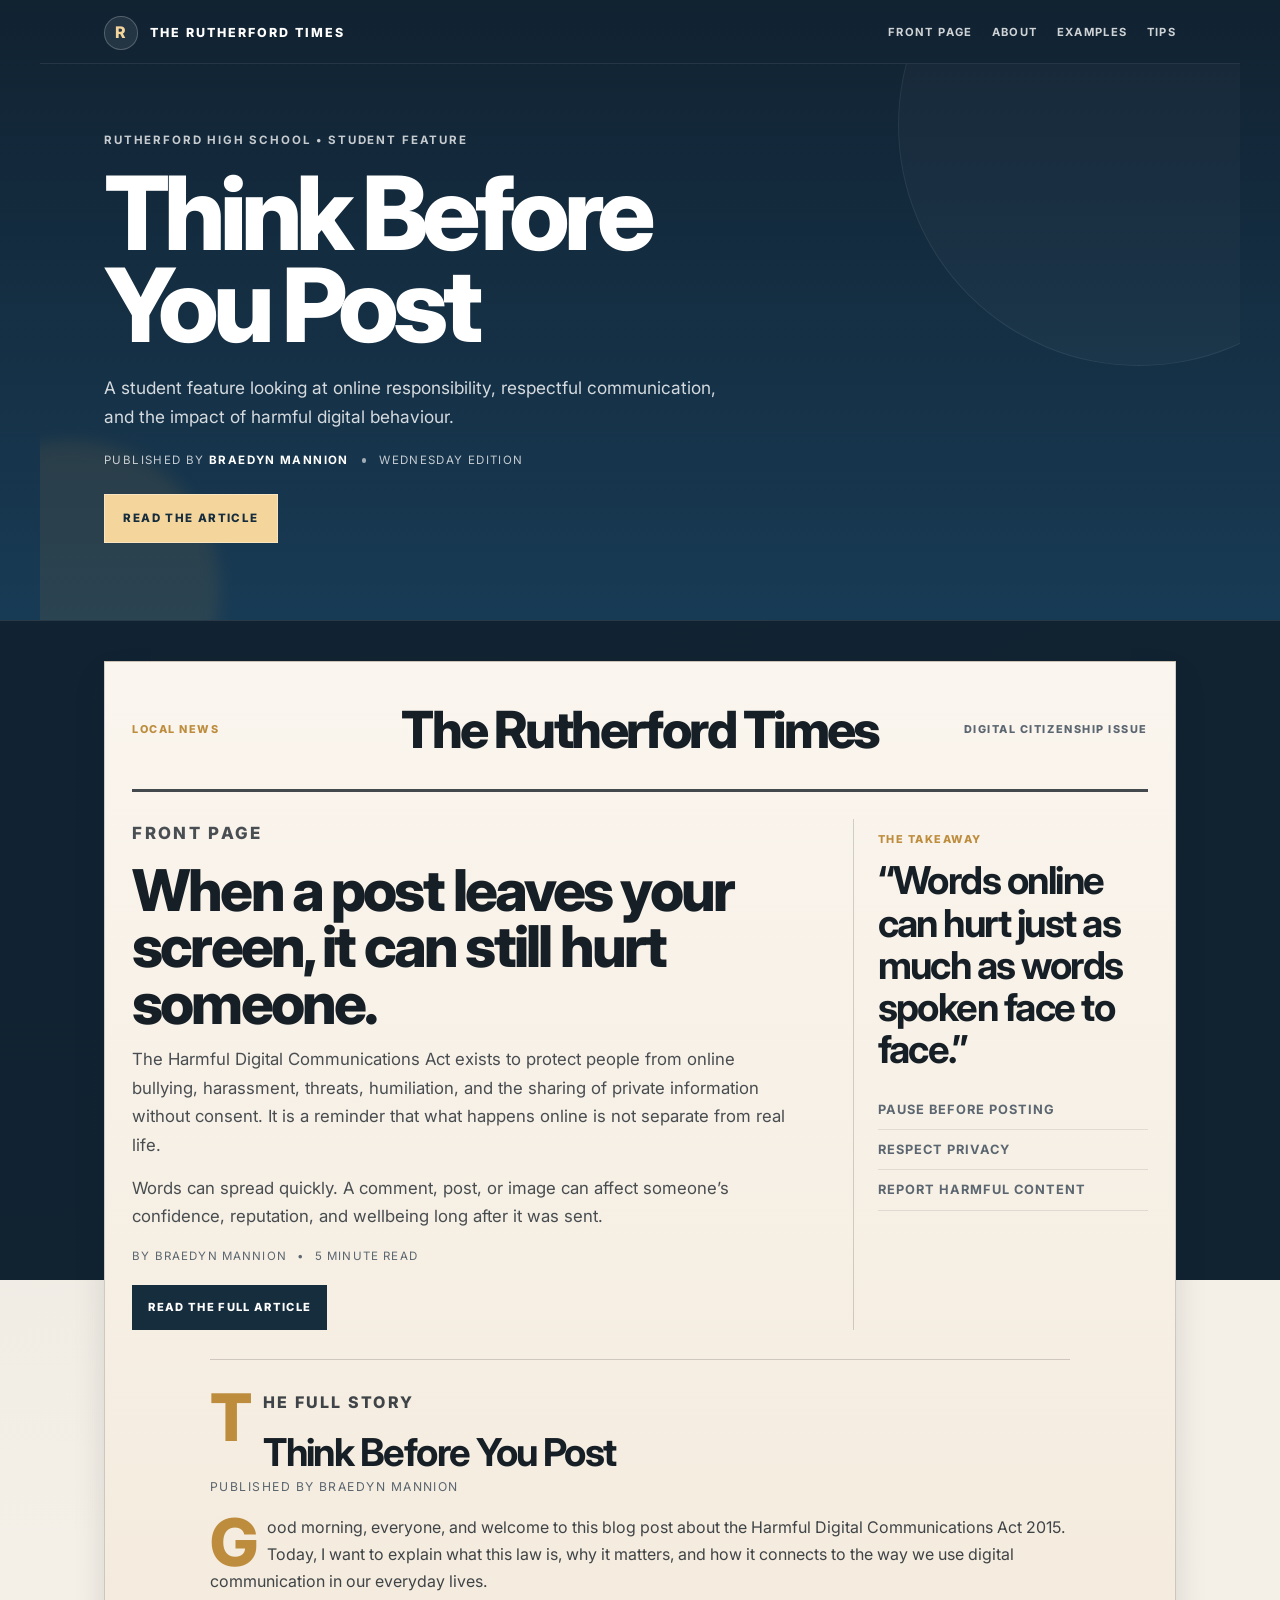
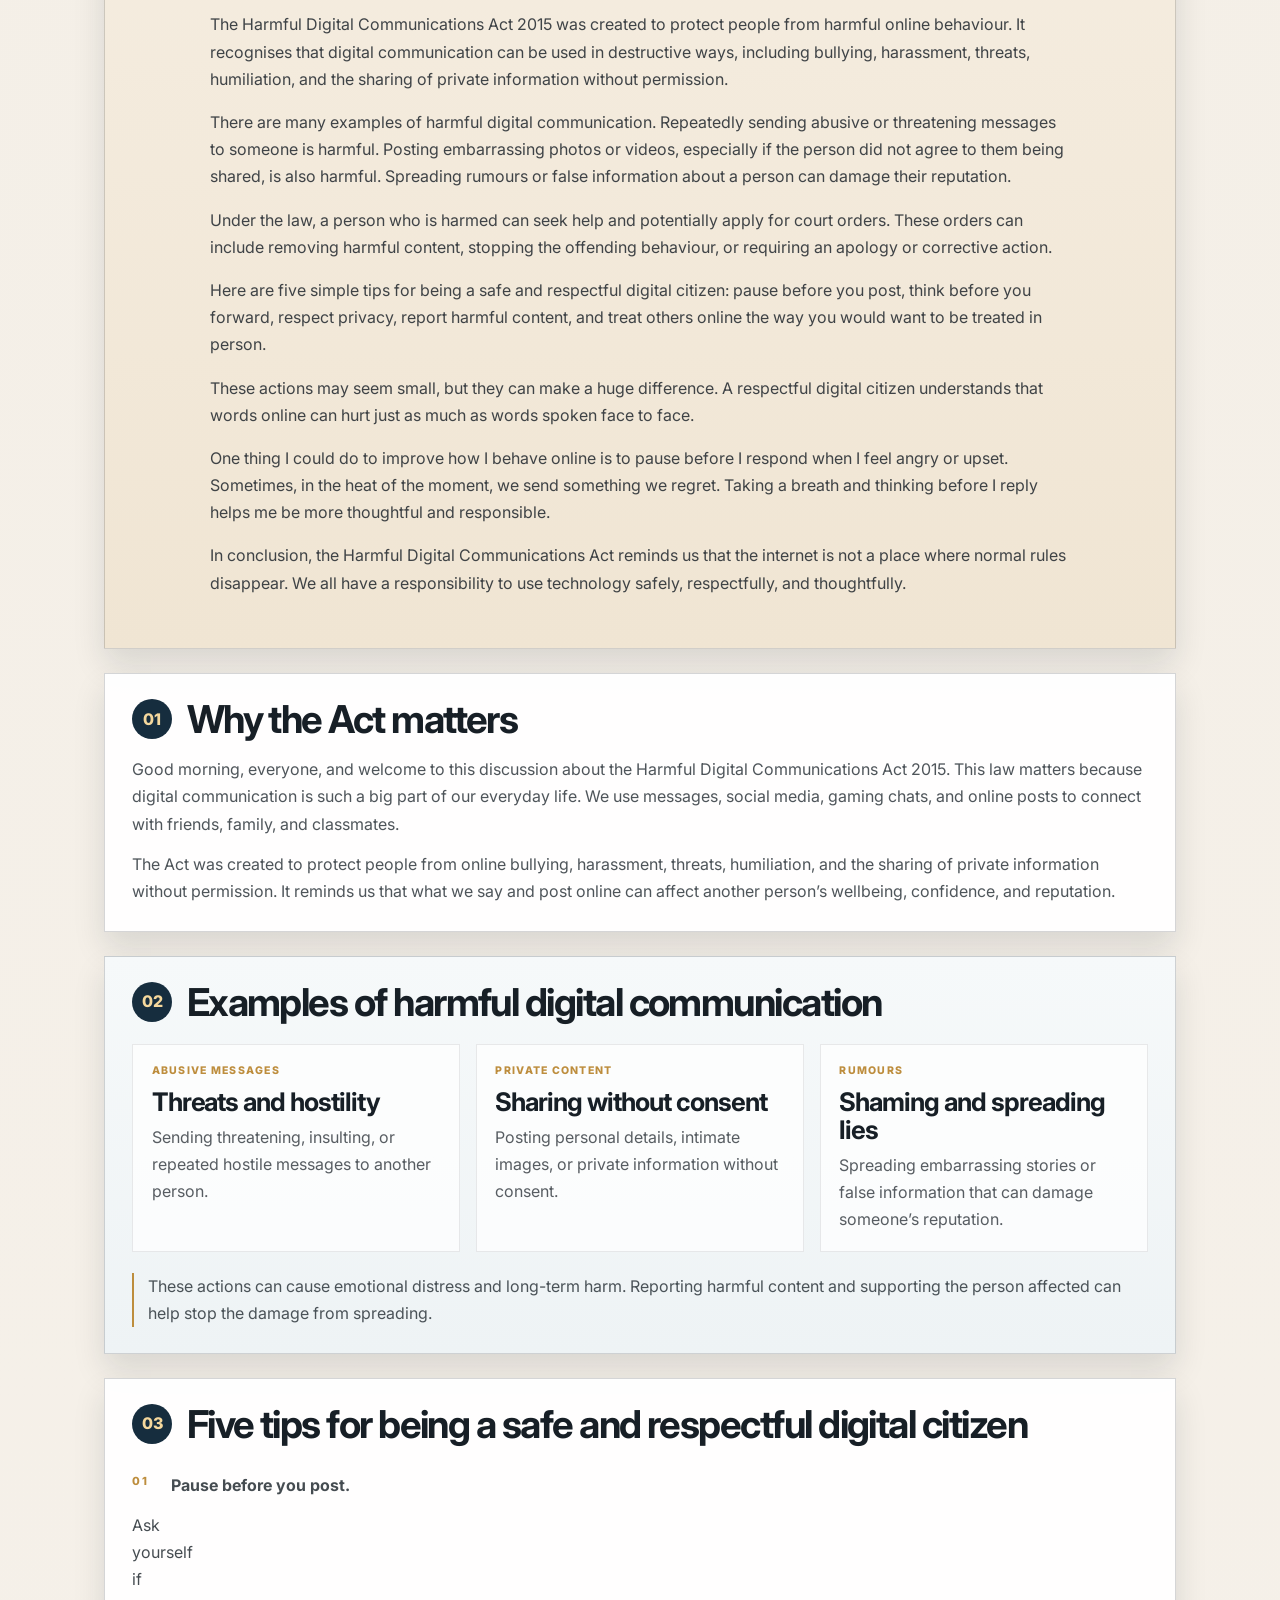
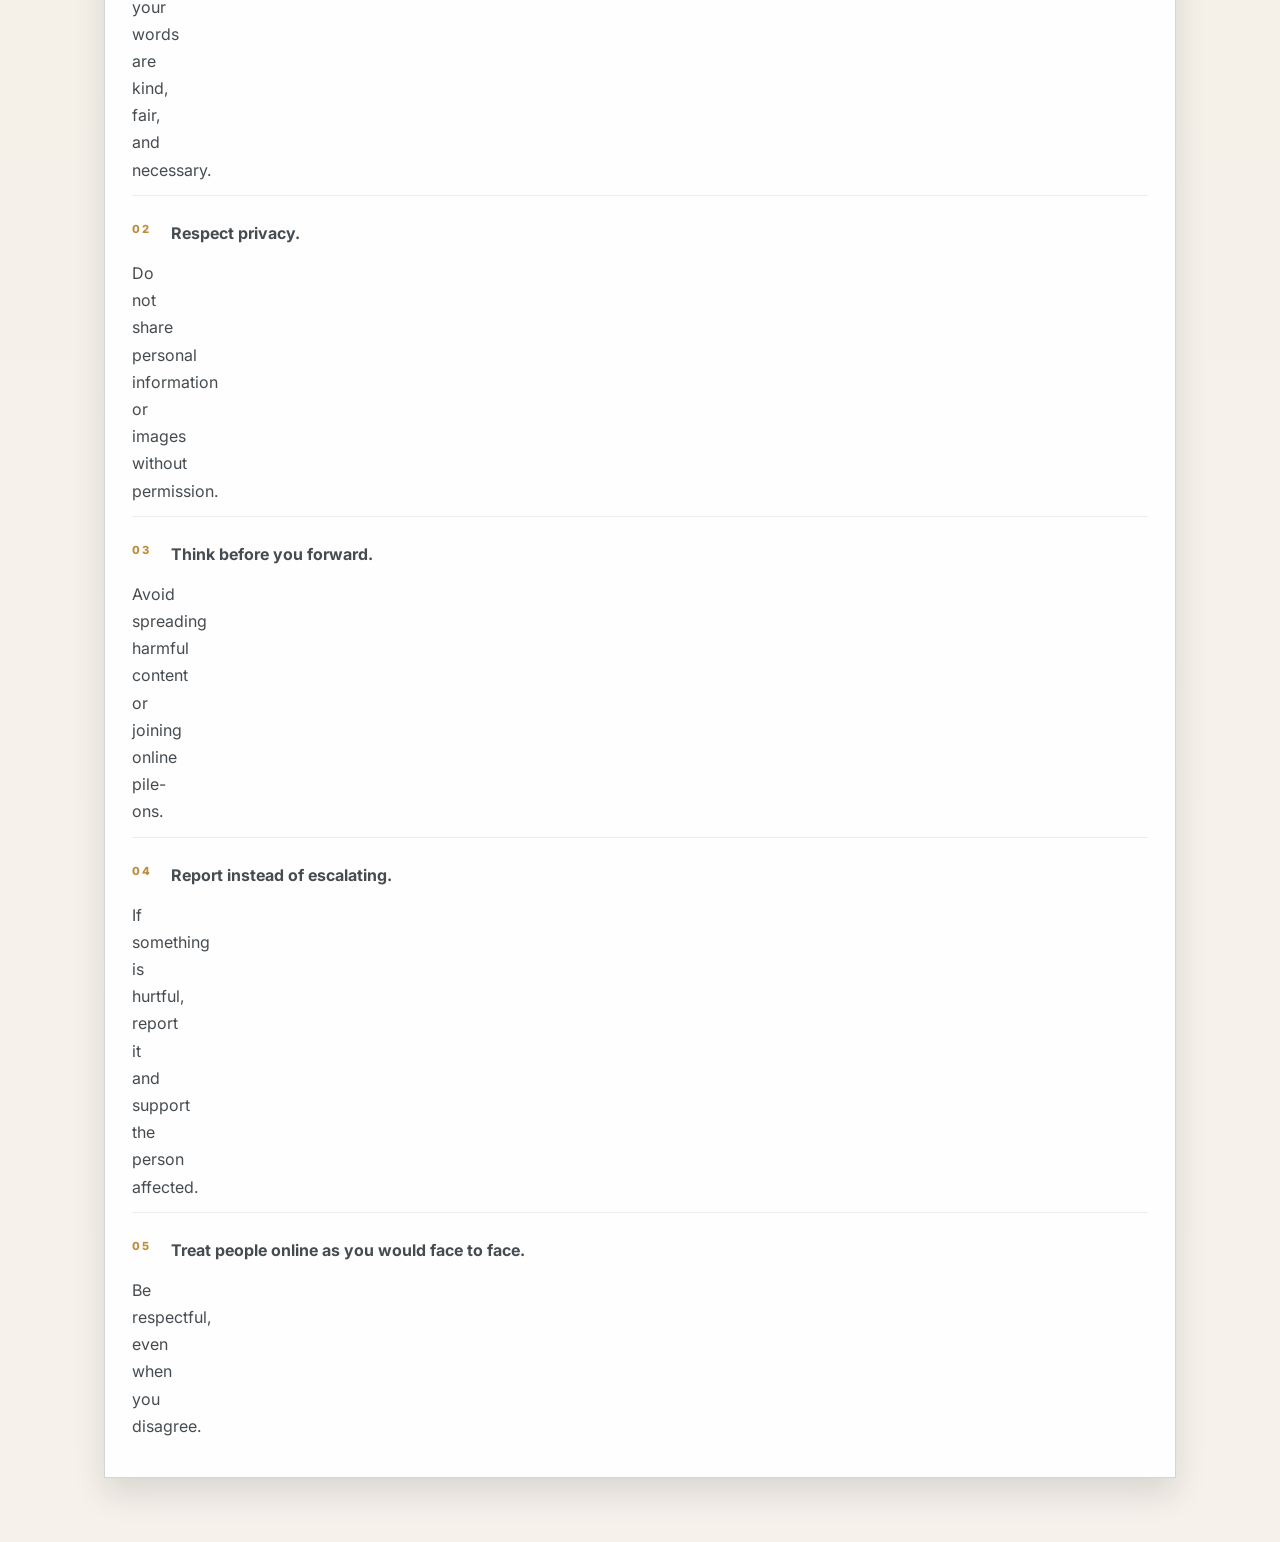
==== commit 5e7f004f: "Make the site feel less AI-generated and more like a real student-written newspaper feature" ====
--- a/index.html
+++ b/index.html
@@ -3,97 +3,101 @@
   <head>
     <meta charset="UTF-8" />
     <meta name="viewport" content="width=device-width, initial-scale=1.0" />
-    <meta name="theme-color" content="#0b1d2c" />
-    <title>The Rutherford Times | Think Before You Post</title>
+    <title>The Rutherford Times</title>
+    <meta name="description" content="A student-written feature on digital citizenship and online responsibility." />
     <link rel="preconnect" href="https://fonts.googleapis.com" />
     <link rel="preconnect" href="https://fonts.gstatic.com" crossorigin />
-    <link href="https://fonts.googleapis.com/css2?family=DM+Serif+Display&family=Inter:wght@400;500;600;700;800&display=swap" rel="stylesheet" />
+    <link href="https://fonts.googleapis.com/css2?family=Inter:wght@400;500;600;700;800&display=swap" rel="stylesheet" />
     <link rel="stylesheet" href="styles.css" />
     <script src="script.js" defer></script>
   </head>
   <body>
-    <div class="intro-overlay" aria-hidden="true">
-      <div class="intro-panel">
-        <span class="intro-kicker">Rutherford High School presents</span>
-        <h2>THE RUTHERFORD<br />TIMES</h2>
-        <div class="intro-line"></div>
-        <p>News • Voices • Digital Citizenship</p>
-      </div>
-    </div>
-
-    <header class="hero">
-      <nav class="topbar" aria-label="Main navigation">
-        <a class="brand" href="#top">The Rutherford Times</a>
-        <div class="nav-links">
+    <header class="site-header">
+      <div class="topbar">
+        <div class="brand-lockup">
+          <span class="brand-mark">R</span>
+          <span class="brand-text">The Rutherford Times</span>
+        </div>
+
+        <nav class="nav" aria-label="Main navigation">
           <a href="#story">Front page</a>
           <a href="#about">About</a>
           <a href="#examples">Examples</a>
           <a href="#tips">Tips</a>
-        </div>
-      </nav>
-
-      <div class="hero-content" id="top">
-        <p class="eyebrow"><span class="live-dot"></span> Special report <span>•</span> Student edition</p>
-        <h1>Think Before<br /><em>You Post.</em></h1>
-        <p class="subtitle">
-          One post can travel far beyond your screen. A special report on digital respect,
-          online responsibility, and the Harmful Digital Communications Act.
-        </p>
-        <p class="byline">Published by <strong>Braedyn Mannion</strong></p>
-        <a class="hero-cta" href="#story">Read the front-page story <span aria-hidden="true">↓</span></a>
+        </nav>
       </div>
-      <div class="hero-stamp" aria-hidden="true">READ<br />THINK<br />RESPECT</div>
-      <div class="hero-bottomline" aria-hidden="true"></div>
+
+      <div class="hero">
+        <div class="hero-content">
+          <p class="eyebrow">Rutherford High School • Student feature</p>
+          <h1>Think Before<br />You Post</h1>
+          <p class="subtitle">
+            A student feature looking at online responsibility, respectful communication,
+            and the impact of harmful digital behaviour.
+          </p>
+          <div class="byline-row">
+            <span>Published by <strong>Braedyn Mannion</strong></span>
+            <span class="divider"></span>
+            <span>Wednesday edition</span>
+          </div>
+          <a class="hero-button" href="#story">Read the article</a>
+        </div>
+      </div>
     </header>
 
     <main>
-      <section id="story" class="feature-section reveal" aria-labelledby="paper-title">
-        <div class="newspaper-header">
-          <span class="edition">Rutherford High School • Special report</span>
-          <h2 id="paper-title">The Rutherford Times</h2>
-          <span class="date">Digital citizenship edition</span>
-        </div>
-
-        <div class="story-grid">
+      <section id="story" class="feature reveal">
+        <div class="paper-header">
+          <span class="issue-tag">Local news</span>
+          <h2>The Rutherford Times</h2>
+          <span class="issue-date">Digital citizenship issue</span>
+        </div>
+
+        <div class="feature-grid">
           <div class="story-copy">
-            <p class="story-tag"><span>01</span> The big story</p>
-            <h3>When a post leaves your screen, its impact can last.</h3>
-            <p class="story-deck">
-              The Harmful Digital Communications Act is a reminder that online actions affect real
-              people. Here’s what the law is for—and how every one of us can help make digital spaces safer.
+            <p class="story-label">Front page</p>
+            <h3>When a post leaves your screen, it can still hurt someone.</h3>
+            <p>
+              The Harmful Digital Communications Act exists to protect people from online bullying,
+              harassment, threats, humiliation, and the sharing of private information without consent.
+              It is a reminder that what happens online is not separate from real life.
+            </p>
+            <p>
+              Words can spread quickly. A comment, post, or image can affect someone’s confidence,
+              reputation, and wellbeing long after it was sent.
             </p>
             <div class="story-meta">
-              <span>By <strong>Braedyn Mannion</strong></span>
-              <span class="meta-divider" aria-hidden="true"></span>
-              <span>Student feature</span>
+              <span>By Braedyn Mannion</span>
+              <span>•</span>
+              <span>5 minute read</span>
             </div>
-            <div class="story-actions">
-              <a href="#article" class="primary-button">Read the full article <span aria-hidden="true">↘</span></a>
-            </div>
+            <a class="article-link" href="#article">Read the full article</a>
           </div>
 
-          <aside class="story-panel" aria-label="Key takeaways">
-            <p class="panel-label">The takeaway</p>
-            <p class="pull-quote">“Words online can hurt just as much as words spoken face to face.”</p>
-            <div class="panel-rule"></div>
+          <aside class="story-panel">
+            <p class="panel-title">The takeaway</p>
+            <blockquote>
+              “Words online can hurt just as much as words spoken face to face.”
+            </blockquote>
             <ul>
-              <li><span>01</span> Pause before posting</li>
-              <li><span>02</span> Respect privacy</li>
-              <li><span>03</span> Report harmful content</li>
+              <li>Pause before posting</li>
+              <li>Respect privacy</li>
+              <li>Report harmful content</li>
             </ul>
           </aside>
         </div>
 
-        <div id="article" class="article-block">
-          <div class="article-heading">
-            <span class="article-kicker">The full story</span>
-            <h4>Think Before You Post: Being a Safe Digital Citizen</h4>
-            <p>Published by <strong>Braedyn Mannion</strong></p>
+        <div id="article" class="article">
+          <div class="article-header">
+            <p class="article-kicker">The full story</p>
+            <h4>Think Before You Post</h4>
+            <p>Published by Braedyn Mannion</p>
           </div>
+
           <p>
             Good morning, everyone, and welcome to this blog post about the Harmful Digital
-            Communications Act 2015. Today, I want to explain what this law is, why it matters, and
-            how it connects to the way we use digital communication in our everyday lives.
+            Communications Act 2015. Today, I want to explain what this law is, why it matters,
+            and how it connects to the way we use digital communication in our everyday lives.
           </p>
           <p>
             The Harmful Digital Communications Act 2015 was created to protect people from harmful
@@ -124,7 +128,7 @@
           <p>
             One thing I could do to improve how I behave online is to pause before I respond when I feel
             angry or upset. Sometimes, in the heat of the moment, we send something we regret. Taking a
-            breath and thinking before we reply helps us be more thoughtful and responsible.
+            breath and thinking before I reply helps me be more thoughtful and responsible.
           </p>
           <p>
             In conclusion, the Harmful Digital Communications Act reminds us that the internet is not a
@@ -134,21 +138,23 @@
         </div>
       </section>
 
-      <section id="about" class="section intro reveal">
+      <section id="about" class="section reveal">
         <div class="section-title">
           <span>01</span>
           <h2>Why the Act matters</h2>
         </div>
         <div class="content-block">
           <p>
-            Digital communication is part of everyday life. We use messages, social media, gaming chats,
-            and online posts to connect with friends, family, and classmates. The Act was created to
-            protect people from online bullying, harassment, threats, humiliation, and sharing private
-            information without permission.
-          </p>
-          <p>
-            It reminds us that what we say and post online can affect another person’s wellbeing,
-            confidence, and reputation. A screen doesn’t make the impact less real.
+            Good morning, everyone, and welcome to this discussion about the Harmful Digital
+            Communications Act 2015. This law matters because digital communication is such a big part
+            of our everyday life. We use messages, social media, gaming chats, and online posts to
+            connect with friends, family, and classmates.
+          </p>
+          <p>
+            The Act was created to protect people from online bullying, harassment, threats,
+            humiliation, and the sharing of private information without permission. It reminds us that
+            what we say and post online can affect another person’s wellbeing, confidence, and
+            reputation.
           </p>
         </div>
       </section>
@@ -156,37 +162,39 @@
       <section id="examples" class="section highlight reveal">
         <div class="section-title">
           <span>02</span>
-          <h2>What harmful communication can look like</h2>
+          <h2>Examples of harmful digital communication</h2>
         </div>
 
         <div class="cards">
           <article class="card">
-            <span class="card-number">01 / MESSAGES</span>
-            <h3>Abusive messages</h3>
+            <p class="card-tag">Abusive messages</p>
+            <h3>Threats and hostility</h3>
             <p>Sending threatening, insulting, or repeated hostile messages to another person.</p>
           </article>
           <article class="card">
-            <span class="card-number">02 / PRIVACY</span>
-            <h3>Sharing private content</h3>
-            <p>Posting someone’s personal details, images, or private information without consent.</p>
+            <p class="card-tag">Private content</p>
+            <h3>Sharing without consent</h3>
+            <p>Posting personal details, intimate images, or private information without consent.</p>
           </article>
           <article class="card">
-            <span class="card-number">03 / REPUTATION</span>
-            <h3>Rumours and shaming</h3>
-            <p>Spreading lies or humiliating posts that can damage someone’s reputation.</p>
+            <p class="card-tag">Rumours</p>
+            <h3>Shaming and spreading lies</h3>
+            <p>Spreading embarrassing stories or false information that can damage someone’s reputation.</p>
           </article>
         </div>
+
         <p class="section-note">
-          These actions can cause emotional distress. If something harmful happens, seek support and
-          report the content rather than spreading it further.
+          These actions can cause emotional distress and long-term harm. Reporting harmful content and
+          supporting the person affected can help stop the damage from spreading.
         </p>
       </section>
 
-      <section id="tips" class="section tips-section reveal">
+      <section id="tips" class="section reveal">
         <div class="section-title">
           <span>03</span>
-          <h2>Five ways to make the internet safer</h2>
-        </div>
+          <h2>Five tips for being a safe and respectful digital citizen</h2>
+        </div>
+
         <ol class="tips-list">
           <li><strong>Pause before you post.</strong> Ask yourself if your words are kind, fair, and necessary.</li>
           <li><strong>Respect privacy.</strong> Do not share personal information or images without permission.</li>
@@ -195,12 +203,46 @@
           <li><strong>Treat people online as you would face to face.</strong> Be respectful, even when you disagree.</li>
         </ol>
       </section>
-
-      <footer class="site-footer">
-        <span>The Rutherford Times</span>
-        <span>Published by Braedyn Mannion</span>
-        <a href="#top">Back to top ↑</a>
-      </footer>
     </main>
   </body>
 </html>
+
+
+
+
+
+
+
+
+
+
+
+
+
+
+
+
+
+
+
+
+
+
+
+
+
+
+
+
+
+
+
+
+
+
+
+
+
+
+
+
--- a/styles.css
+++ b/styles.css
@@ -1,322 +1,557 @@
-@import url('https://fonts.googleapis.com/css2?family=DM+Serif+Display&family=Inter:wght@400;500;600;700;800&display=swap');
+* {
+  box-sizing: border-box;
+}
 
 :root {
-  color-scheme: light;
-  --navy-950: #071521;
-  --navy-900: #0b1d2c;
-  --navy-800: #112d43;
-  --navy-700: #194b6b;
-  --blue: #8bc7ff;
-  --gold: #e7c779;
-  --paper: #f7f3eb;
-  --paper-dark: #ece5d9;
-  --ink: #1d2730;
-  --muted: #737d86;
-  --primary: #174b70;
-  --text: #24313a;
-}
-
-* { box-sizing: border-box; }
-html { scroll-behavior: smooth; scroll-padding-top: 1rem; }
+  --ink: #171f26;
+  --muted: #5b6670;
+  --paper: #f7f2e8;
+  --paper-deep: #efe6d8;
+  --panel: #f8f7f4;
+  --navy: #162d3e;
+  --navy-soft: #1d425f;
+  --gold: #bd8d3d;
+  --line: rgba(23, 31, 38, 0.18);
+  --shadow: rgba(17, 30, 41, 0.12);
+}
+
+html {
+  scroll-behavior: smooth;
+}
+
 body {
   margin: 0;
   font-family: "Inter", sans-serif;
-  background: linear-gradient(180deg, var(--navy-950) 0, var(--navy-900) 610px, #f3efe8 610px, #f7f4ee 100%);
+  background:
+    radial-gradient(circle at top left, rgba(21, 57, 73, 0.08), transparent 32%),
+    linear-gradient(180deg, #112231 0%, #112231 27%, #f4efe7 27%, #f6f1ea 100%);
   color: var(--ink);
   line-height: 1.7;
   overflow-x: hidden;
 }
-body::before {
-  content: "";
-  position: fixed;
-  inset: 0;
-  z-index: 8;
-  pointer-events: none;
-  opacity: 0.12;
-  background-image: url("data:image/svg+xml,%3Csvg viewBox='0 0 180 180' xmlns='http://www.w3.org/2000/svg'%3E%3Cfilter id='n'%3E%3CfeTurbulence type='fractalNoise' baseFrequency='.9' numOctaves='3' stitchTiles='stitch'/%3E%3C/filter%3E%3Crect width='100%25' height='100%25' filter='url(%23n)' opacity='.16'/%3E%3C/svg%3E");
-}
-a { color: inherit; }
+
+a {
+  color: inherit;
+  text-decoration: none;
+}
+
+.site-header {
+  background: linear-gradient(180deg, #112231 0%, #183b55 100%);
+  color: #fff;
+  border-bottom: 1px solid rgba(255, 255, 255, 0.1);
+}
+
+.topbar {
+  max-width: 1200px;
+  margin: 0 auto;
+  display: flex;
+  justify-content: space-between;
+  align-items: center;
+  gap: 1rem;
+  padding: 1rem 5vw 0.85rem;
+  border-bottom: 1px solid rgba(255, 255, 255, 0.08);
+}
+
+.brand-lockup {
+  display: inline-flex;
+  align-items: center;
+  gap: 0.75rem;
+}
+
+.brand-mark {
+  width: 2.1rem;
+  height: 2.1rem;
+  border-radius: 50%;
+  display: inline-grid;
+  place-items: center;
+  background: rgba(255, 255, 255, 0.08);
+  border: 1px solid rgba(255, 255, 255, 0.22);
+  font-weight: 800;
+  color: #f4d59c;
+}
+
+.brand-text {
+  font-size: 0.78rem;
+  font-weight: 800;
+  letter-spacing: 0.16em;
+  text-transform: uppercase;
+}
+
+.nav {
+  display: flex;
+  flex-wrap: wrap;
+  gap: 1.2rem;
+}
+
+.nav a {
+  color: rgba(255, 255, 255, 0.8);
+  font-size: 0.7rem;
+  font-weight: 700;
+  letter-spacing: 0.12em;
+  text-transform: uppercase;
+  transition: color 180ms ease;
+}
+
+.nav a:hover,
+.nav a:focus-visible {
+  color: #fff;
+}
 
 .hero {
-  min-height: 590px;
   position: relative;
-  isolation: isolate;
+  max-width: 1200px;
+  margin: 0 auto;
+  padding: 4.2rem 5vw 4.8rem;
   overflow: hidden;
-  color: #fff;
-  padding: 1.4rem 5vw 5rem;
-  background:
-    radial-gradient(ellipse at 82% 55%, rgba(55, 116, 157, .44), transparent 38%),
-    linear-gradient(122deg, #071521 0%, #0c2437 48%, #153e5b 100%);
-  border-bottom: 1px solid rgba(255,255,255,.15);
-}
+}
+
 .hero::before,
 .hero::after {
   content: "";
   position: absolute;
-  z-index: -1;
   border-radius: 50%;
   pointer-events: none;
-}
+  opacity: 0.65;
+}
+
 .hero::before {
-  width: 520px;
-  height: 520px;
-  right: -120px;
-  top: -190px;
-  border: 1px solid rgba(255,255,255,.14);
-  box-shadow: 0 0 0 42px rgba(255,255,255,.025), 0 0 0 100px rgba(255,255,255,.018);
-  animation: orbit-drift 18s ease-in-out infinite alternate;
-}
+  width: 480px;
+  height: 480px;
+  right: -140px;
+  top: -180px;
+  background: rgba(255, 255, 255, 0.04);
+  border: 1px solid rgba(255, 255, 255, 0.1);
+}
+
 .hero::after {
-  width: 380px;
-  height: 380px;
-  left: -190px;
-  bottom: -240px;
-  background: rgba(224, 179, 95, .15);
-  filter: blur(50px);
-  animation: glow-pulse 7s ease-in-out infinite alternate;
-}
-.topbar {
+  width: 300px;
+  height: 300px;
+  left: -120px;
+  bottom: -120px;
+  background: rgba(189, 141, 61, 0.18);
+  filter: blur(8px);
+}
+
+.hero-content {
   position: relative;
-  z-index: 2;
+  z-index: 1;
+  max-width: 760px;
+}
+
+.eyebrow {
+  margin: 0 0 1rem;
+  color: rgba(255, 255, 255, 0.76);
+  font-size: 0.72rem;
+  font-weight: 700;
+  letter-spacing: 0.16em;
+  text-transform: uppercase;
+}
+
+.hero h1 {
+  margin: 0;
+  font-size: clamp(3.4rem, 8vw, 8rem);
+  line-height: 0.9;
+  letter-spacing: -0.06em;
+  font-weight: 800;
+  text-transform: none;
+}
+
+.subtitle {
+  max-width: 620px;
+  margin: 1.35rem 0 1.2rem;
+  color: rgba(255, 255, 255, 0.82);
+  font-size: 1.08rem;
+}
+
+.byline-row {
+  display: flex;
+  flex-wrap: wrap;
+  align-items: center;
+  gap: 0.8rem;
+  color: rgba(255, 255, 255, 0.75);
+  font-size: 0.72rem;
+  text-transform: uppercase;
+  letter-spacing: 0.12em;
+}
+
+.byline-row strong {
+  color: #fff;
+}
+
+.divider {
+  width: 0.3rem;
+  height: 0.3rem;
+  border-radius: 50%;
+  background: rgba(255, 255, 255, 0.6);
+}
+
+.hero-button {
+  display: inline-flex;
+  align-items: center;
+  margin-top: 1.5rem;
+  padding: 0.85rem 1.15rem;
+  background: #f4d59c;
+  color: var(--navy);
+  border: 1px solid rgba(255, 255, 255, 0.35);
+  font-size: 0.72rem;
+  font-weight: 800;
+  letter-spacing: 0.12em;
+  text-transform: uppercase;
+  transition: transform 180ms ease, box-shadow 180ms ease;
+}
+
+.hero-button:hover,
+.hero-button:focus-visible {
+  transform: translateY(-2px);
+  box-shadow: 0 10px 24px rgba(0, 0, 0, 0.15);
+}
+
+main {
   max-width: 1200px;
   margin: 0 auto;
-  display: flex;
-  justify-content: space-between;
-  align-items: center;
-  gap: 1rem;
-  padding: .5rem 0 1.2rem;
-  border-bottom: 1px solid rgba(255,255,255,.16);
-  animation: fade-down .8s .2s both;
-}
-.brand {
-  color: white;
-  text-decoration: none;
-  font-size: .92rem;
-  font-weight: 800;
-  letter-spacing: .16em;
-  text-transform: uppercase;
-}
-.nav-links { display: flex; flex-wrap: wrap; gap: 1.3rem; }
-.nav-links a {
-  color: rgba(255,255,255,.76);
-  text-decoration: none;
-  font-size: .76rem;
-  font-weight: 700;
-  letter-spacing: .12em;
-  text-transform: uppercase;
-  transition: color .2s, transform .2s;
-}
-.nav-links a:hover, .nav-links a:focus-visible { color: white; transform: translateY(-2px); }
-.hero-content { position: relative; z-index: 1; max-width: 1200px; margin: 5.2rem auto 0; }
-.eyebrow, .story-tag, .panel-label, .article-kicker {
-  font-size: .72rem;
-  font-weight: 800;
-  letter-spacing: .18em;
-  text-transform: uppercase;
-}
-.eyebrow { display: flex; align-items: center; gap: .7rem; color: #cfdeeb; margin: 0 0 1.2rem; }
-.eyebrow > span:not(.live-dot) { color: var(--gold); }
-.live-dot { width: 7px; height: 7px; border-radius: 50%; background: var(--gold); box-shadow: 0 0 14px var(--gold); animation: dot-pulse 1.8s infinite; }
-.hero h1 {
-  max-width: 800px;
-  margin: 0;
-  font-family: "DM Serif Display", Georgia, serif;
-  font-size: clamp(4rem, 9.5vw, 8rem);
-  font-weight: 400;
-  line-height: .87;
-  letter-spacing: -.055em;
-  text-shadow: 0 14px 40px rgba(0,0,0,.25);
-  animation: headline-reveal 1.1s cubic-bezier(.16,1,.3,1) .35s both;
-}
-.hero h1 em { color: var(--gold); font-weight: 400; }
-.subtitle { max-width: 620px; margin: 1.6rem 0 1rem; color: rgba(255,255,255,.8); font-size: clamp(1rem, 1.4vw, 1.15rem); animation: fade-up .8s .65s both; }
-.byline { color: rgba(255,255,255,.72); font-size: .84rem; letter-spacing: .04em; animation: fade-up .8s .78s both; }
-.byline strong { color: #fff; }
-.hero-cta {
-  display: inline-flex;
-  align-items: center;
-  gap: 1.1rem;
-  margin-top: 1rem;
-  padding: .85rem 1.15rem;
-  border: 1px solid rgba(231,199,121,.7);
-  color: #fff;
-  text-decoration: none;
-  font-size: .76rem;
-  font-weight: 800;
-  letter-spacing: .1em;
-  text-transform: uppercase;
-  transition: background .25s, color .25s, transform .25s;
-  animation: fade-up .8s .9s both;
-}
-.hero-cta span { color: var(--gold); font-size: 1rem; }
-.hero-cta:hover { background: var(--gold); color: var(--navy-950); transform: translateY(-3px); }
-.hero-cta:hover span { color: var(--navy-950); }
-.hero-stamp {
-  position: absolute;
-  right: max(8vw, calc((100vw - 1200px) / 2));
-  bottom: 4.4rem;
-  width: 122px;
-  height: 122px;
-  display: grid;
-  place-content: center;
-  border: 1px solid rgba(231,199,121,.65);
-  border-radius: 50%;
-  color: var(--gold);
-  font-family: "DM Serif Display", Georgia, serif;
-  font-size: .78rem;
-  line-height: 1.25;
-  letter-spacing: .16em;
-  text-align: center;
-  transform: rotate(12deg);
-  animation: stamp-in .8s 1.05s both, stamp-sway 5s 2s ease-in-out infinite;
-}
-.hero-bottomline { position: absolute; bottom: 0; left: 0; height: 3px; width: 100%; background: linear-gradient(90deg, transparent, var(--gold), #fff, var(--gold), transparent); transform-origin: left; animation: line-sweep 1.5s .4s both; }
-
-main { position: relative; z-index: 1; max-width: 1200px; margin: 0 auto; padding: 3.2rem 5vw 4rem; }
-.feature-section {
+  padding: 2.5rem 5vw 4rem;
+}
+
+.feature,
+.section {
+  background: rgba(255, 255, 255, 0.96);
+  border: 1px solid var(--line);
+  box-shadow: 0 16px 30px var(--shadow);
+}
+
+.feature {
   position: relative;
-  margin: 0 0 2.2rem;
-  padding: clamp(1.3rem, 3vw, 2.4rem);
-  overflow: hidden;
-  border: 1px solid rgba(33,42,45,.28);
-  background: linear-gradient(145deg, #fbf8f0, var(--paper) 60%, #efe8da);
-  box-shadow: 0 28px 70px rgba(15,27,38,.17), 0 3px 0 rgba(255,255,255,.8) inset;
-}
-.feature-section::after {
-  content: "";
-  position: absolute;
-  top: 0;
-  left: -80%;
-  width: 45%;
-  height: 100%;
-  pointer-events: none;
-  background: linear-gradient(100deg, transparent, rgba(255,255,255,.4), transparent);
-  transform: skewX(-18deg);
-  animation: paper-shine 1.5s 2.3s ease-out both;
-}
-.newspaper-header {
-  position: relative;
+  padding: 1.5rem 1.7rem 2.2rem;
+  background: linear-gradient(180deg, #faf5ee 0%, #f0e5d3 100%);
+}
+
+.paper-header {
   display: grid;
   grid-template-columns: 1fr auto 1fr;
   align-items: center;
   gap: 1rem;
-  padding: 0 0 1rem;
-  border-bottom: 4px double var(--ink);
+  padding-bottom: 1rem;
+  border-bottom: 3px solid rgba(23, 31, 38, 0.8);
+}
+
+.issue-tag,
+.issue-date,
+.story-label,
+.article-kicker,
+.panel-title {
+  font-size: 0.68rem;
+  font-weight: 800;
+  letter-spacing: 0.14em;
+  text-transform: uppercase;
+}
+
+.issue-tag,
+.article-kicker,
+.panel-title {
+  color: var(--gold);
+}
+
+.issue-date {
+  text-align: right;
+  color: var(--muted);
+}
+
+.paper-header h2 {
+  margin: 0;
   text-align: center;
-}
-.newspaper-header h2 {
-  margin: 0;
-  font-family: "DM Serif Display", Georgia, serif;
-  font-size: clamp(1.7rem, 4vw, 3.4rem);
-  font-weight: 400;
-  letter-spacing: -.03em;
-  line-height: 1;
-  text-transform: uppercase;
-}
-.edition, .date { color: var(--muted); font-size: .62rem; font-weight: 800; letter-spacing: .12em; text-transform: uppercase; }
-.date { text-align: right; }
-.story-grid { display: grid; grid-template-columns: minmax(0, 1.7fr) minmax(240px, .75fr); gap: clamp(2rem, 6vw, 5rem); padding: 2rem 0 2.2rem; align-items: center; }
-.story-tag { display: flex; align-items: center; gap: .65rem; margin: 0 0 .8rem; color: #896b2e; }
-.story-tag span { display: inline-grid; place-items: center; width: 27px; height: 27px; border: 1px solid var(--gold); border-radius: 50%; font-size: .63rem; }
-.story-copy h3 { max-width: 760px; margin: 0; color: #172633; font-family: "DM Serif Display", Georgia, serif; font-size: clamp(2.4rem, 5vw, 5rem); font-weight: 400; line-height: .98; letter-spacing: -.045em; }
-.story-deck { max-width: 720px; margin: 1.2rem 0; color: #4a5357; font-size: 1.05rem; line-height: 1.8; }
-.story-meta { display: flex; align-items: center; gap: .8rem; color: var(--muted); font-size: .74rem; letter-spacing: .08em; text-transform: uppercase; }
-.story-meta strong { color: var(--ink); }
-.meta-divider { width: 4px; height: 4px; border-radius: 50%; background: #b69a5e; }
-.story-actions { margin-top: 1.5rem; }
-.primary-button { display: inline-flex; align-items: center; gap: 1.3rem; padding: .9rem 1.1rem; background: var(--navy-800); color: white; text-decoration: none; font-size: .73rem; font-weight: 800; letter-spacing: .12em; text-transform: uppercase; box-shadow: 0 8px 18px rgba(17,45,67,.2); transition: transform .2s, box-shadow .2s, background .2s; }
-.primary-button span { color: var(--gold); font-size: 1rem; }
-.primary-button:hover { transform: translateY(-3px); background: #1c5479; box-shadow: 0 13px 25px rgba(17,45,67,.25); }
-.story-panel { padding: 1.5rem; border-left: 1px solid rgba(29,39,48,.2); }
-.panel-label { margin: 0 0 1rem; color: #896b2e; }
-.pull-quote { margin: 0; font-family: "DM Serif Display", Georgia, serif; font-size: clamp(1.45rem, 2.4vw, 2.15rem); line-height: 1.15; }
-.panel-rule { height: 1px; margin: 1.4rem 0; background: rgba(29,39,48,.2); }
-.story-panel ul { display: grid; gap: .7rem; margin: 0; padding: 0; list-style: none; }
-.story-panel li { display: flex; gap: .75rem; align-items: baseline; color: #475158; font-size: .82rem; }
-.story-panel li span { color: #987638; font-size: .66rem; font-weight: 800; }
-.article-block { scroll-margin-top: 1rem; max-width: 850px; margin: 0 auto; padding: 2rem 0 .3rem; border-top: 1px solid rgba(29,39,48,.23); }
-.article-heading { margin-bottom: 1.3rem; }
-.article-kicker { color: #987638; }
-.article-heading h4 { margin: .45rem 0 .2rem; font-family: "DM Serif Display", Georgia, serif; font-size: clamp(1.8rem, 3.5vw, 2.8rem); font-weight: 400; line-height: 1.1; }
-.article-heading p { margin: 0; color: var(--muted); font-size: .78rem; }
-.article-block > p { color: #3e484d; font-size: 1rem; line-height: 1.9; }
-.article-block > p:first-of-type::first-letter { float: left; padding: .05rem .5rem 0 0; color: #a17b36; font-family: "DM Serif Display", Georgia, serif; font-size: 3.5rem; line-height: .9; }
-
-.section { padding: clamp(1.4rem, 3vw, 2.2rem); margin-bottom: 1.5rem; border: 1px solid rgba(26,62,98,.12); border-radius: 16px; background: rgba(255,255,255,.92); box-shadow: 0 18px 45px rgba(16,31,52,.1); }
-.section-title { display: flex; align-items: center; gap: 1rem; margin-bottom: 1.2rem; }
-.section-title > span { display: inline-flex; justify-content: center; align-items: center; flex: 0 0 44px; height: 44px; border-radius: 50%; background: var(--navy-800); color: var(--gold); font-family: "DM Serif Display", Georgia, serif; font-size: 1.1rem; box-shadow: 0 6px 16px rgba(32,88,134,.2); }
-.section-title h2 { margin: 0; color: var(--navy-800); font-family: "DM Serif Display", Georgia, serif; font-size: clamp(1.5rem, 2.7vw, 2.3rem); font-weight: 400; line-height: 1.1; }
-.content-block { display: grid; gap: .7rem; }
-.content-block p, .section-note { color: #45515a; font-size: 1rem; }
-.highlight { background: linear-gradient(145deg, #f5f8fa, #eaf1f5); }
-.cards { display: grid; grid-template-columns: repeat(3, minmax(0, 1fr)); gap: 1rem; margin: 1.5rem 0; }
-.card { position: relative; padding: 1.3rem; overflow: hidden; border: 1px solid rgba(25,58,95,.12); border-radius: 12px; background: linear-gradient(150deg, #fff, #f4f7f9); box-shadow: 0 10px 24px rgba(17,42,62,.07); transition: transform .3s cubic-bezier(.2,.8,.2,1), box-shadow .3s, border-color .3s; }
-.card::after { content: ""; position: absolute; width: 90px; height: 90px; right: -45px; bottom: -48px; border: 1px solid rgba(23,75,112,.14); border-radius: 50%; box-shadow: 0 0 0 12px rgba(23,75,112,.03), 0 0 0 25px rgba(23,75,112,.025); transition: transform .4s; }
-.card:hover { transform: translateY(-7px); border-color: rgba(25,58,95,.3); box-shadow: 0 18px 32px rgba(17,42,62,.14); }
-.card:hover::after { transform: scale(1.2); }
-.card-number { color: #9a7a3a; font-size: .62rem; font-weight: 800; letter-spacing: .14em; }
-.card h3 { position: relative; z-index: 1; margin: .7rem 0 .3rem; color: var(--navy-800); font-family: "DM Serif Display", Georgia, serif; font-size: 1.4rem; font-weight: 400; }
-.card p { position: relative; z-index: 1; margin: 0; color: #56616a; font-size: .9rem; }
-.section-note { padding-left: 1rem; border-left: 2px solid var(--gold); }
-.tips-list { display: grid; gap: .7rem; margin: 0; padding: 0; list-style: none; counter-reset: tip; }
-.tips-list li { counter-increment: tip; display: grid; grid-template-columns: 2.2rem 1fr; gap: .7rem; align-items: start; padding: .85rem 0; border-bottom: 1px solid rgba(20,50,73,.1); color: #46515a; }
-.tips-list li::before { content: "0" counter(tip); color: #a17b36; font-size: .7rem; font-weight: 800; letter-spacing: .1em; padding-top: .2rem; }
-.tips-list li:last-child { border-bottom: 0; }
-.tips-list strong { color: var(--navy-800); }
-.site-footer { display: flex; justify-content: space-between; gap: 1rem; margin-top: 2.5rem; padding-top: 1rem; border-top: 1px solid rgba(20,50,73,.17); color: #657079; font-size: .68rem; font-weight: 700; letter-spacing: .12em; text-transform: uppercase; }
-.site-footer a { color: var(--navy-700); text-decoration: none; }
-.site-footer a:hover { text-decoration: underline; }
-
-.intro-overlay { position: fixed; inset: 0; z-index: 20; display: grid; place-items: center; overflow: hidden; background: radial-gradient(ellipse at center, #183d55, #071521 70%); animation: curtain-up .9s 2.35s cubic-bezier(.76,0,.24,1) forwards; }
-.intro-overlay::before, .intro-overlay::after { content: ""; position: absolute; inset: 7%; border: 1px solid rgba(231,199,121,.24); animation: frame-in 1.2s .2s both; }
-.intro-overlay::after { inset: 9%; border-color: rgba(255,255,255,.08); animation-delay: .35s; }
-.intro-panel { position: relative; z-index: 1; padding: 2rem; text-align: center; color: white; animation: intro-title 1s .35s cubic-bezier(.16,1,.3,1) both; }
-.intro-kicker { color: var(--gold); font-size: .68rem; font-weight: 700; letter-spacing: .25em; text-transform: uppercase; }
-.intro-panel h2 { margin: 1rem 0 .5rem; font-family: "DM Serif Display", Georgia, serif; font-size: clamp(2.7rem, 8vw, 6.7rem); font-weight: 400; line-height: .88; letter-spacing: .035em; }
-.intro-line { width: 0; height: 2px; margin: 1.2rem auto .9rem; background: linear-gradient(90deg, transparent, var(--gold), white, var(--gold), transparent); animation: line-expand .7s .9s ease-out forwards; }
-.intro-panel p { margin: 0; color: rgba(255,255,255,.65); font-size: .65rem; letter-spacing: .23em; text-transform: uppercase; animation: fade-up .7s 1.1s both; }
-.js-enabled .reveal { opacity: 0; transform: translateY(36px); transition: opacity .8s ease, transform .8s cubic-bezier(.2,.8,.2,1); transition-delay: var(--reveal-delay, 0ms); }
-.js-enabled .reveal.is-visible { opacity: 1; transform: translateY(0); }
-.js-enabled .article-block p.reveal { transform: translateY(20px); }
-.orb { position: absolute; z-index: 0; border-radius: 50%; pointer-events: none; background: radial-gradient(circle at 30% 30%, rgba(255,255,255,.7), rgba(113,177,248,.12) 34%, transparent 72%); filter: blur(7px); animation: orb-float 12s ease-in-out infinite alternate; }
-
-@keyframes headline-reveal { from { opacity: 0; transform: translateY(35px) scale(.97); filter: blur(8px); } to { opacity: 1; transform: translateY(0) scale(1); filter: blur(0); } }
-@keyframes fade-up { from { opacity: 0; transform: translateY(15px); } to { opacity: 1; transform: translateY(0); } }
-@keyframes fade-down { from { opacity: 0; transform: translateY(-12px); } to { opacity: 1; transform: translateY(0); } }
-@keyframes intro-title { from { opacity: 0; transform: translateY(22px) scale(.94); filter: blur(5px); } to { opacity: 1; transform: translateY(0) scale(1); filter: blur(0); } }
-@keyframes line-expand { to { width: min(230px, 60vw); } }
-@keyframes curtain-up { 0% { opacity: 1; visibility: visible; transform: translateY(0); } 75% { opacity: 1; } 100% { opacity: 0; visibility: hidden; transform: translateY(-100%); } }
-@keyframes frame-in { from { opacity: 0; transform: scale(.94); } to { opacity: 1; transform: scale(1); } }
-@keyframes stamp-in { from { opacity: 0; scale: .5; } to { opacity: .8; scale: 1; } }
-@keyframes stamp-sway { 0%, 100% { rotate: 12deg; } 50% { rotate: 7deg; } }
-@keyframes line-sweep { from { transform: scaleX(0); } to { transform: scaleX(1); } }
-@keyframes paper-shine { 0% { left: -80%; } 100% { left: 140%; } }
-@keyframes orbit-drift { from { transform: translate3d(0,0,0) rotate(0); } to { transform: translate3d(-30px,25px,0) rotate(12deg); } }
-@keyframes glow-pulse { from { opacity: .55; transform: scale(.9); } to { opacity: 1; transform: scale(1.12); } }
-@keyframes dot-pulse { 50% { box-shadow: 0 0 0 6px rgba(231,199,121,.13), 0 0 18px var(--gold); } }
-@keyframes orb-float { to { transform: translate3d(18px,-28px,0) scale(1.12); } }
-
-@media (prefers-reduced-motion: reduce) {
-  *, *::before, *::after { scroll-behavior: auto !important; animation-duration: .01ms !important; animation-iteration-count: 1 !important; transition-duration: .01ms !important; }
-  .intro-overlay { display: none; }
-  .js-enabled .reveal, .js-enabled .reveal.is-visible { opacity: 1; transform: none; }
-}
+  font-size: clamp(2.2rem, 4vw, 4.1rem);
+  font-weight: 800;
+  letter-spacing: -0.05em;
+}
+
+.feature-grid {
+  display: grid;
+  grid-template-columns: minmax(0, 1.7fr) minmax(220px, 0.75fr);
+  gap: clamp(1.5rem, 4vw, 4rem);
+  padding-top: 1.7rem;
+}
+
+.story-copy h3 {
+  margin: 0.2rem 0 0.85rem;
+  font-size: clamp(2.1rem, 4.5vw, 4.5rem);
+  line-height: 0.98;
+  letter-spacing: -0.05em;
+  font-weight: 800;
+}
+
+.story-copy p {
+  margin: 0 0 0.9rem;
+  color: rgba(23, 31, 38, 0.78);
+  font-size: 1.05rem;
+}
+
+.story-label {
+  margin: 0 0 0.6rem;
+  color: var(--gold);
+}
+
+.story-meta {
+  display: flex;
+  flex-wrap: wrap;
+  align-items: center;
+  gap: 0.65rem;
+  margin-top: 1rem;
+  color: var(--muted);
+  font-size: 0.72rem;
+  text-transform: uppercase;
+  letter-spacing: 0.1em;
+}
+
+.article-link {
+  display: inline-flex;
+  margin-top: 1.2rem;
+  padding: 0.8rem 1rem;
+  background: var(--navy);
+  color: white;
+  font-size: 0.7rem;
+  font-weight: 800;
+  letter-spacing: 0.12em;
+  text-transform: uppercase;
+  transition: transform 180ms ease, background 180ms ease;
+}
+
+.article-link:hover,
+.article-link:focus-visible {
+  transform: translateY(-2px);
+  background: var(--navy-soft);
+}
+
+.story-panel {
+  border-left: 1px solid var(--line);
+  padding-left: 1.5rem;
+}
+
+.story-panel blockquote {
+  margin: 0;
+  font-size: clamp(1.6rem, 3vw, 2.4rem);
+  line-height: 1.1;
+  letter-spacing: -0.04em;
+  font-weight: 700;
+}
+
+.story-panel ul {
+  list-style: none;
+  margin: 1.2rem 0 0;
+  padding: 0;
+}
+
+.story-panel li {
+  padding: 0.55rem 0;
+  border-bottom: 1px solid rgba(23, 31, 38, 0.1);
+  color: var(--muted);
+  font-size: 0.8rem;
+  font-weight: 700;
+  letter-spacing: 0.08em;
+  text-transform: uppercase;
+}
+
+.article {
+  max-width: 860px;
+  margin: 1.8rem auto 0;
+  padding-top: 1.8rem;
+  border-top: 1px solid rgba(23, 31, 38, 0.18);
+}
+
+.article-header {
+  margin-bottom: 1rem;
+}
+
+.article-header h4 {
+  margin: 0.4rem 0 0.25rem;
+  font-size: clamp(1.8rem, 3vw, 3rem);
+  line-height: 1.08;
+  letter-spacing: -0.04em;
+}
+
+.article-header p:last-child {
+  margin: 0;
+  color: var(--muted);
+  font-size: 0.76rem;
+  text-transform: uppercase;
+  letter-spacing: 0.12em;
+}
+
+.article p {
+  margin: 0 0 1rem;
+  color: rgba(23, 31, 38, 0.82);
+  font-size: 1rem;
+}
+
+.article p:first-of-type::first-letter {
+  float: left;
+  margin: 0.12rem 0.55rem 0 0;
+  font-size: 4.1rem;
+  line-height: 0.8;
+  font-weight: 800;
+  color: var(--gold);
+}
+
+.section {
+  margin-top: 1.5rem;
+  padding: 1.5rem 1.7rem 1.6rem;
+}
+
+.section-title {
+  display: flex;
+  align-items: center;
+  gap: 0.9rem;
+  margin-bottom: 1rem;
+}
+
+.section-title span {
+  display: inline-flex;
+  justify-content: center;
+  align-items: center;
+  width: 2.5rem;
+  height: 2.5rem;
+  border-radius: 50%;
+  background: var(--navy);
+  color: #f5d89d;
+  font-weight: 800;
+}
+
+.section-title h2 {
+  margin: 0;
+  font-size: clamp(1.6rem, 3vw, 2.5rem);
+  line-height: 1.1;
+  letter-spacing: -0.04em;
+}
+
+.content-block {
+  display: grid;
+  gap: 0.8rem;
+}
+
+.content-block p,
+.section-note {
+  margin: 0;
+  color: rgba(23, 31, 38, 0.76);
+}
+
+.highlight {
+  background: linear-gradient(180deg, #f6f9fa 0%, #eef3f5 100%);
+}
+
+.cards {
+  display: grid;
+  grid-template-columns: repeat(3, minmax(0, 1fr));
+  gap: 1rem;
+  margin: 1.3rem 0;
+}
+
+.card {
+  padding: 1.1rem 1.15rem;
+  background: rgba(255, 255, 255, 0.75);
+  border: 1px solid rgba(23, 31, 38, 0.09);
+  transition: transform 180ms ease, box-shadow 180ms ease;
+}
+
+.card:hover,
+.card:focus-within {
+  transform: translateY(-3px);
+  box-shadow: 0 12px 25px rgba(17, 30, 41, 0.08);
+}
+
+.card-tag {
+  margin: 0 0 0.5rem;
+  color: var(--gold);
+  font-size: 0.66rem;
+  font-weight: 800;
+  letter-spacing: 0.12em;
+  text-transform: uppercase;
+}
+
+.card h3 {
+  margin: 0 0 0.45rem;
+  font-size: 1.6rem;
+  line-height: 1.1;
+  letter-spacing: -0.04em;
+}
+
+.card p:last-child {
+  margin: 0;
+  color: rgba(23, 31, 38, 0.72);
+}
+
+.section-note {
+  border-left: 2px solid var(--gold);
+  padding-left: 0.85rem;
+}
+
+.tips-list {
+  margin: 0;
+  padding: 0;
+  list-style: none;
+  display: grid;
+  gap: 0.8rem;
+}
+
+.tips-list li {
+  display: grid;
+  grid-template-columns: 1.6rem 1fr;
+  gap: 0.8rem;
+  padding: 0.7rem 0;
+  border-bottom: 1px solid rgba(23, 31, 38, 0.08);
+  color: rgba(23, 31, 38, 0.8);
+}
+
+.tips-list li:last-child {
+  border-bottom: none;
+}
+
+.tips-list li::before {
+  content: "0" counter(list-item);
+  counter-increment: list-item;
+  color: var(--gold);
+  font-size: 0.7rem;
+  font-weight: 800;
+  letter-spacing: 0.12em;
+}
+
+.tips-list {
+  counter-reset: list-item;
+}
+
+.js-enabled .reveal {
+  opacity: 0;
+  transform: translateY(20px);
+  transition: opacity 550ms ease, transform 550ms ease;
+}
+
+.js-enabled .reveal.is-visible {
+  opacity: 1;
+  transform: translateY(0);
+}
+
 @media (max-width: 760px) {
-  .hero { min-height: 550px; padding-bottom: 3.5rem; }
-  .topbar { flex-direction: column; align-items: flex-start; }
-  .nav-links { gap: .8rem 1rem; }
-  .hero-content { margin-top: 4rem; }
-  .hero-stamp { right: 7vw; bottom: 1.8rem; width: 86px; height: 86px; font-size: .58rem; }
-  .story-grid { grid-template-columns: 1fr; gap: 1.3rem; }
-  .story-panel { border-left: 0; border-top: 1px solid rgba(29,39,48,.2); padding: 1.3rem 0 0; }
-  .newspaper-header { grid-template-columns: 1fr; gap: .25rem; }
-  .date { text-align: center; }
-  .cards { grid-template-columns: 1fr; }
-  .site-footer { flex-wrap: wrap; }
-}
-@media (max-width: 430px) {
-  .hero h1 { font-size: clamp(3.5rem, 16vw, 4.5rem); }
-  .nav-links a { font-size: .66rem; }
-  .story-meta { flex-wrap: wrap; }
-  main { padding-top: 2rem; }
-}
+  .topbar {
+    flex-direction: column;
+    align-items: flex-start;
+  }
+
+  .feature-grid,
+  .cards {
+    grid-template-columns: 1fr;
+  }
+
+  .story-panel {
+    border-left: none;
+    border-top: 1px solid var(--line);
+    padding-left: 0;
+    padding-top: 1.1rem;
+  }
+
+  .paper-header {
+    grid-template-columns: 1fr;
+    text-align: center;
+  }
+
+  .issue-date {
+    text-align: center;
+  }
+}
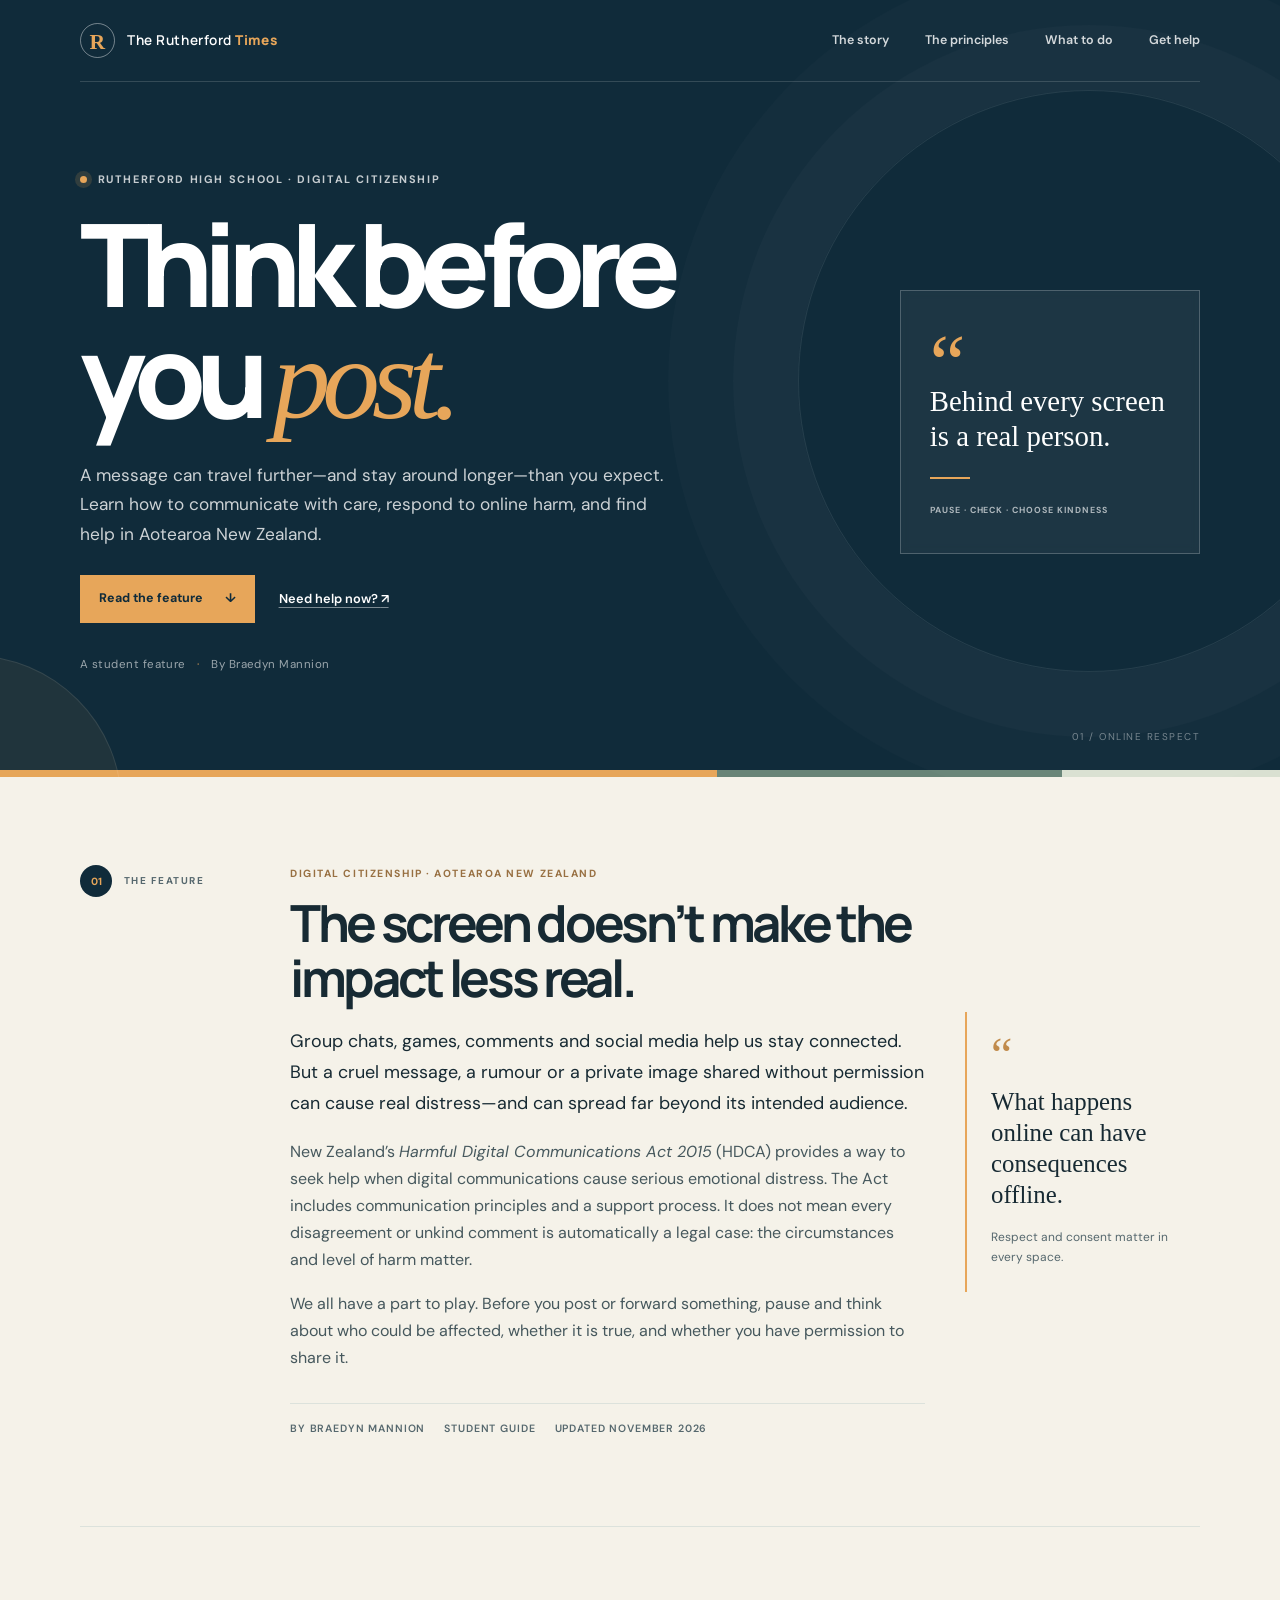
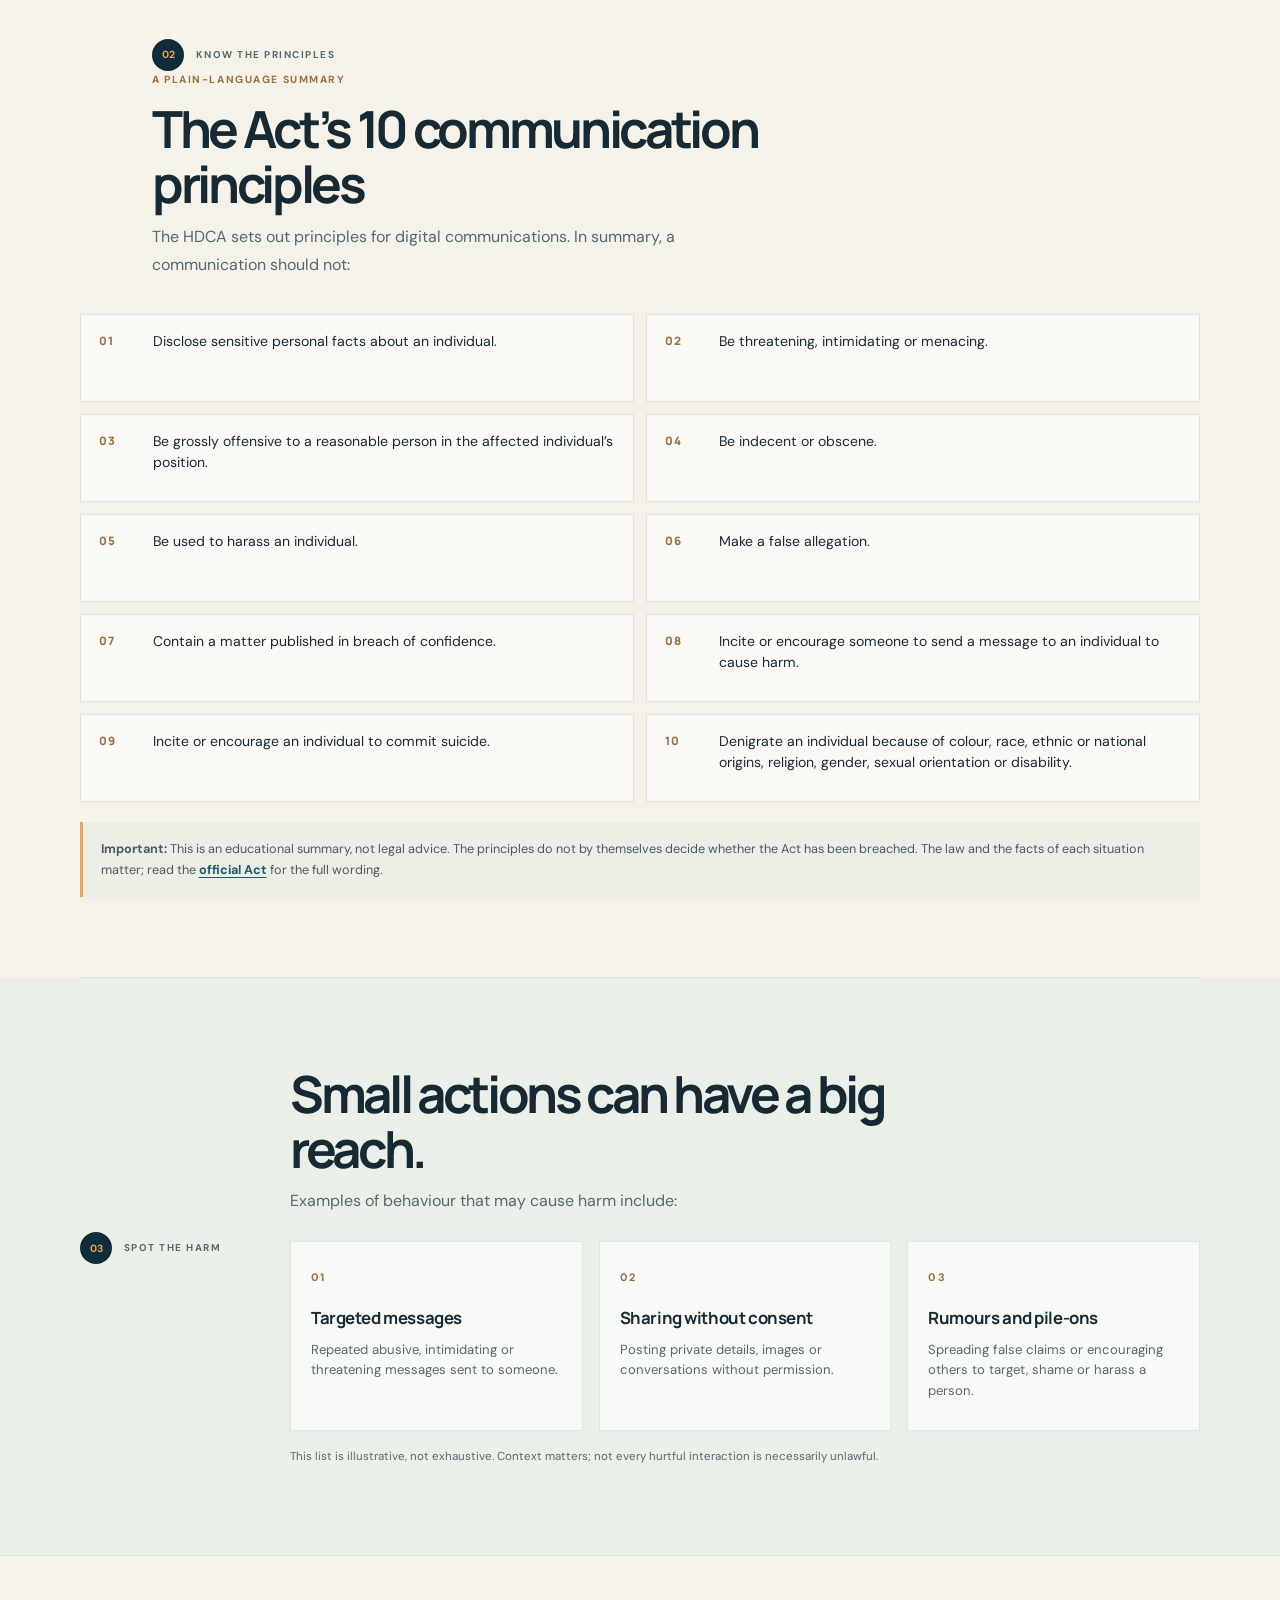
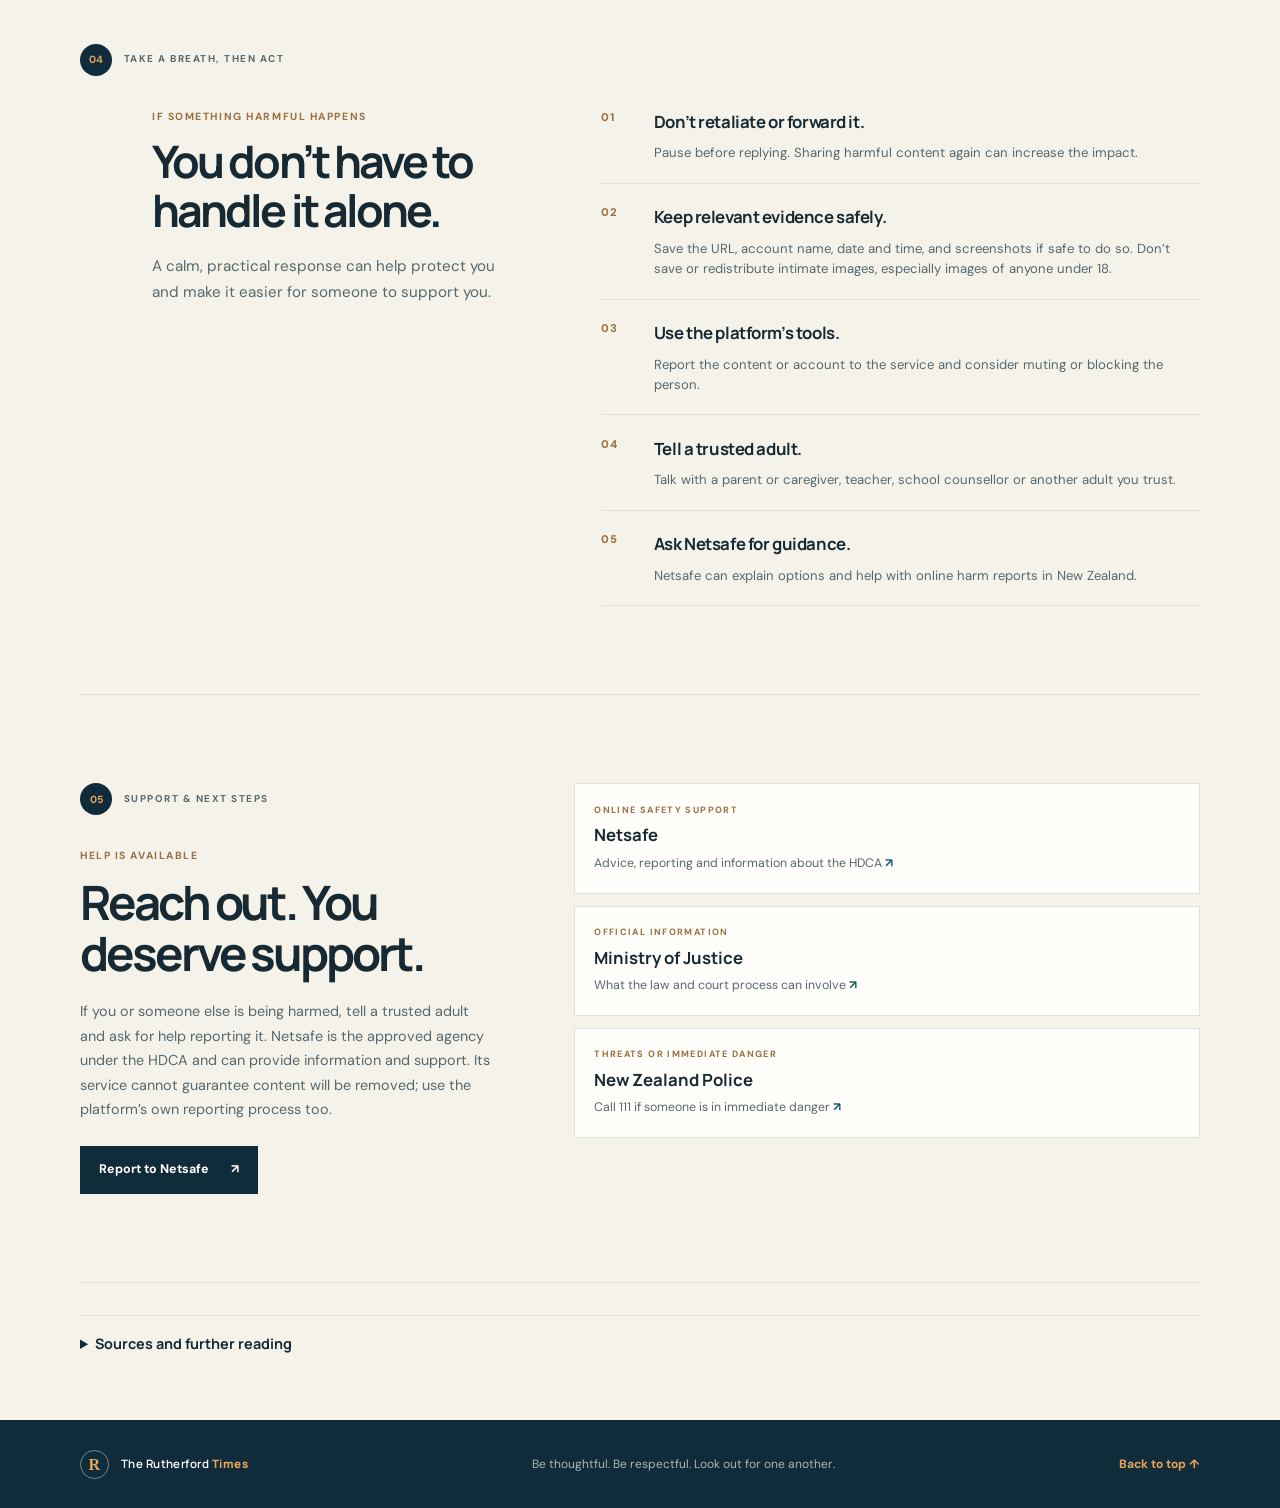
==== commit 06d9bdda: "Refresh student website with responsive design and complete safety guidance" ====
--- a/index.html
+++ b/index.html
@@ -1,248 +1,155 @@
-<!DOCTYPE html>
-<html lang="en">
+<!doctype html>
+<html lang="en-NZ">
   <head>
-    <meta charset="UTF-8" />
-    <meta name="viewport" content="width=device-width, initial-scale=1.0" />
-    <title>The Rutherford Times</title>
-    <meta name="description" content="A student-written feature on digital citizenship and online responsibility." />
-    <link rel="preconnect" href="https://fonts.googleapis.com" />
-    <link rel="preconnect" href="https://fonts.gstatic.com" crossorigin />
-    <link href="https://fonts.googleapis.com/css2?family=Inter:wght@400;500;600;700;800&display=swap" rel="stylesheet" />
-    <link rel="stylesheet" href="styles.css" />
-    <script src="script.js" defer></script>
+    <meta charset="utf-8" />
+    <meta name="viewport" content="width=device-width, initial-scale=1" />
+    <meta name="theme-color" content="#102b3a" />
+    <meta name="description" content="A student guide to respectful online communication, New Zealand's Harmful Digital Communications Act, and where to get help." />
+    <title>Think Before You Post | The Rutherford Times</title>
+    <link rel="canonical" href="https://rhs.pntr.dev/" />
+    <link rel="stylesheet" href="styles.css?v=2" />
   </head>
   <body>
-    <header class="site-header">
-      <div class="topbar">
-        <div class="brand-lockup">
-          <span class="brand-mark">R</span>
-          <span class="brand-text">The Rutherford Times</span>
+    <a class="skip-link" href="#main">Skip to content</a>
+    <header class="site-header" id="top">
+      <nav class="topbar wrap" aria-label="Main navigation">
+        <a class="brand" href="#top" aria-label="The Rutherford Times home">
+          <span class="brand-mark" aria-hidden="true">R</span>
+          <span>The Rutherford <b>Times</b></span>
+        </a>
+        <div class="nav-links">
+          <a href="#story">The story</a>
+          <a href="#principles">The principles</a>
+          <a href="#what-to-do">What to do</a>
+          <a href="#get-help">Get help</a>
         </div>
+      </nav>
 
-        <nav class="nav" aria-label="Main navigation">
-          <a href="#story">Front page</a>
-          <a href="#about">About</a>
-          <a href="#examples">Examples</a>
-          <a href="#tips">Tips</a>
-        </nav>
+      <div class="hero wrap">
+        <div class="hero-copy">
+          <p class="eyebrow"><span class="eyebrow-dot"></span> Rutherford High School · Digital citizenship</p>
+          <h1>Think before<br />you <em>post.</em></h1>
+          <p class="hero-intro">A message can travel further—and stay around longer—than you expect. Learn how to communicate with care, respond to online harm, and find help in Aotearoa New Zealand.</p>
+          <div class="hero-actions">
+            <a class="button button-light" href="#story">Read the feature <span aria-hidden="true">↓</span></a>
+            <a class="text-link" href="#get-help">Need help now? <span aria-hidden="true">↗</span></a>
+          </div>
+          <p class="byline">A student feature <span aria-hidden="true">·</span> By Braedyn Mannion</p>
+        </div>
+        <aside class="hero-note" aria-label="A reminder before posting">
+          <span class="note-icon" aria-hidden="true">“</span>
+          <p>Behind every screen is a real person.</p>
+          <span class="note-rule"></span>
+          <span class="note-caption">PAUSE · CHECK · CHOOSE KINDNESS</span>
+        </aside>
+        <div class="hero-index" aria-hidden="true">01 / ONLINE RESPECT</div>
       </div>
-
-      <div class="hero">
-        <div class="hero-content">
-          <p class="eyebrow">Rutherford High School • Student feature</p>
-          <h1>Think Before<br />You Post</h1>
-          <p class="subtitle">
-            A student feature looking at online responsibility, respectful communication,
-            and the impact of harmful digital behaviour.
-          </p>
-          <div class="byline-row">
-            <span>Published by <strong>Braedyn Mannion</strong></span>
-            <span class="divider"></span>
-            <span>Wednesday edition</span>
-          </div>
-          <a class="hero-button" href="#story">Read the article</a>
-        </div>
-      </div>
+      <div class="header-bottom" aria-hidden="true"><span></span><span></span><span></span></div>
     </header>
 
-    <main>
-      <section id="story" class="feature reveal">
-        <div class="paper-header">
-          <span class="issue-tag">Local news</span>
-          <h2>The Rutherford Times</h2>
-          <span class="issue-date">Digital citizenship issue</span>
+    <main id="main" class="wrap">
+      <section class="intro-grid section-space" id="story" aria-labelledby="story-title">
+        <div class="section-label"><span class="section-number">01</span><span>THE FEATURE</span></div>
+        <article class="feature-copy">
+          <p class="kicker">Digital citizenship · Aotearoa New Zealand</p>
+          <h2 id="story-title">The screen doesn’t make the impact less real.</h2>
+          <p class="lead">Group chats, games, comments and social media help us stay connected. But a cruel message, a rumour or a private image shared without permission can cause real distress—and can spread far beyond its intended audience.</p>
+          <p>New Zealand’s <em>Harmful Digital Communications Act 2015</em> (HDCA) provides a way to seek help when digital communications cause serious emotional distress. The Act includes communication principles and a support process. It does not mean every disagreement or unkind comment is automatically a legal case: the circumstances and level of harm matter.</p>
+          <p>We all have a part to play. Before you post or forward something, pause and think about who could be affected, whether it is true, and whether you have permission to share it.</p>
+          <div class="article-meta"><span>By Braedyn Mannion</span><span>Student guide</span><span>Updated November 2026</span></div>
+        </article>
+        <aside class="pull-quote">
+          <span class="quote-mark" aria-hidden="true">“</span>
+          <blockquote>What happens online can have consequences offline.</blockquote>
+          <p>Respect and consent matter in every space.</p>
+        </aside>
+      </section>
+
+      <section class="principles-section section-space" id="principles" aria-labelledby="principles-title">
+        <div class="section-heading">
+          <div class="section-label"><span class="section-number">02</span><span>KNOW THE PRINCIPLES</span></div>
+          <p class="kicker">A plain-language summary</p>
+          <h2 id="principles-title">The Act’s 10 communication principles</h2>
+          <p class="section-intro">The HDCA sets out principles for digital communications. In summary, a communication should not:</p>
         </div>
+        <ol class="principle-grid">
+          <li><span class="principle-index">01</span><p>Disclose sensitive personal facts about an individual.</p></li>
+          <li><span class="principle-index">02</span><p>Be threatening, intimidating or menacing.</p></li>
+          <li><span class="principle-index">03</span><p>Be grossly offensive to a reasonable person in the affected individual’s position.</p></li>
+          <li><span class="principle-index">04</span><p>Be indecent or obscene.</p></li>
+          <li><span class="principle-index">05</span><p>Be used to harass an individual.</p></li>
+          <li><span class="principle-index">06</span><p>Make a false allegation.</p></li>
+          <li><span class="principle-index">07</span><p>Contain a matter published in breach of confidence.</p></li>
+          <li><span class="principle-index">08</span><p>Incite or encourage someone to send a message to an individual to cause harm.</p></li>
+          <li><span class="principle-index">09</span><p>Incite or encourage an individual to commit suicide.</p></li>
+          <li><span class="principle-index">10</span><p>Denigrate an individual because of colour, race, ethnic or national origins, religion, gender, sexual orientation or disability.</p></li>
+        </ol>
+        <p class="legal-note"><strong>Important:</strong> This is an educational summary, not legal advice. The principles do not by themselves decide whether the Act has been breached. The law and the facts of each situation matter; read the <a href="https://www.legislation.govt.nz/act/public/2015/0063/latest/whole.html" target="_blank" rel="noopener noreferrer">official Act</a> for the full wording.</p>
+      </section>
 
-        <div class="feature-grid">
-          <div class="story-copy">
-            <p class="story-label">Front page</p>
-            <h3>When a post leaves your screen, it can still hurt someone.</h3>
-            <p>
-              The Harmful Digital Communications Act exists to protect people from online bullying,
-              harassment, threats, humiliation, and the sharing of private information without consent.
-              It is a reminder that what happens online is not separate from real life.
-            </p>
-            <p>
-              Words can spread quickly. A comment, post, or image can affect someone’s confidence,
-              reputation, and wellbeing long after it was sent.
-            </p>
-            <div class="story-meta">
-              <span>By Braedyn Mannion</span>
-              <span>•</span>
-              <span>5 minute read</span>
-            </div>
-            <a class="article-link" href="#article">Read the full article</a>
+      <section class="examples-section section-space" id="examples" aria-labelledby="examples-title">
+        <div class="section-label"><span class="section-number">03</span><span>SPOT THE HARM</span></div>
+        <div class="examples-header">
+          <h2 id="examples-title">Small actions can have a big reach.</h2>
+          <p>Examples of behaviour that may cause harm include:</p>
+        </div>
+        <div class="example-grid">
+          <article class="example-card"><span class="card-symbol" aria-hidden="true">01</span><h3>Targeted messages</h3><p>Repeated abusive, intimidating or threatening messages sent to someone.</p></article>
+          <article class="example-card"><span class="card-symbol" aria-hidden="true">02</span><h3>Sharing without consent</h3><p>Posting private details, images or conversations without permission.</p></article>
+          <article class="example-card"><span class="card-symbol" aria-hidden="true">03</span><h3>Rumours and pile-ons</h3><p>Spreading false claims or encouraging others to target, shame or harass a person.</p></article>
+        </div>
+        <p class="section-footnote">This list is illustrative, not exhaustive. Context matters; not every hurtful interaction is necessarily unlawful.</p>
+      </section>
+
+      <section class="response-section section-space" id="what-to-do" aria-labelledby="response-title">
+        <div class="section-label"><span class="section-number">04</span><span>TAKE A BREATH, THEN ACT</span></div>
+        <div class="response-layout">
+          <div>
+            <p class="kicker">If something harmful happens</p>
+            <h2 id="response-title">You don’t have to handle it alone.</h2>
+            <p class="section-intro">A calm, practical response can help protect you and make it easier for someone to support you.</p>
           </div>
-
-          <aside class="story-panel">
-            <p class="panel-title">The takeaway</p>
-            <blockquote>
-              “Words online can hurt just as much as words spoken face to face.”
-            </blockquote>
-            <ul>
-              <li>Pause before posting</li>
-              <li>Respect privacy</li>
-              <li>Report harmful content</li>
-            </ul>
-          </aside>
-        </div>
-
-        <div id="article" class="article">
-          <div class="article-header">
-            <p class="article-kicker">The full story</p>
-            <h4>Think Before You Post</h4>
-            <p>Published by Braedyn Mannion</p>
-          </div>
-
-          <p>
-            Good morning, everyone, and welcome to this blog post about the Harmful Digital
-            Communications Act 2015. Today, I want to explain what this law is, why it matters,
-            and how it connects to the way we use digital communication in our everyday lives.
-          </p>
-          <p>
-            The Harmful Digital Communications Act 2015 was created to protect people from harmful
-            online behaviour. It recognises that digital communication can be used in destructive ways,
-            including bullying, harassment, threats, humiliation, and the sharing of private information
-            without permission.
-          </p>
-          <p>
-            There are many examples of harmful digital communication. Repeatedly sending abusive or
-            threatening messages to someone is harmful. Posting embarrassing photos or videos,
-            especially if the person did not agree to them being shared, is also harmful. Spreading
-            rumours or false information about a person can damage their reputation.
-          </p>
-          <p>
-            Under the law, a person who is harmed can seek help and potentially apply for court orders.
-            These orders can include removing harmful content, stopping the offending behaviour, or
-            requiring an apology or corrective action.
-          </p>
-          <p>
-            Here are five simple tips for being a safe and respectful digital citizen: pause before you
-            post, think before you forward, respect privacy, report harmful content, and treat others
-            online the way you would want to be treated in person.
-          </p>
-          <p>
-            These actions may seem small, but they can make a huge difference. A respectful digital
-            citizen understands that words online can hurt just as much as words spoken face to face.
-          </p>
-          <p>
-            One thing I could do to improve how I behave online is to pause before I respond when I feel
-            angry or upset. Sometimes, in the heat of the moment, we send something we regret. Taking a
-            breath and thinking before I reply helps me be more thoughtful and responsible.
-          </p>
-          <p>
-            In conclusion, the Harmful Digital Communications Act reminds us that the internet is not a
-            place where normal rules disappear. We all have a responsibility to use technology safely,
-            respectfully, and thoughtfully.
-          </p>
+          <ol class="response-list">
+            <li><span>01</span><div><h3>Don’t retaliate or forward it.</h3><p>Pause before replying. Sharing harmful content again can increase the impact.</p></div></li>
+            <li><span>02</span><div><h3>Keep relevant evidence safely.</h3><p>Save the URL, account name, date and time, and screenshots if safe to do so. Don’t save or redistribute intimate images, especially images of anyone under 18.</p></div></li>
+            <li><span>03</span><div><h3>Use the platform’s tools.</h3><p>Report the content or account to the service and consider muting or blocking the person.</p></div></li>
+            <li><span>04</span><div><h3>Tell a trusted adult.</h3><p>Talk with a parent or caregiver, teacher, school counsellor or another adult you trust.</p></div></li>
+            <li><span>05</span><div><h3>Ask Netsafe for guidance.</h3><p>Netsafe can explain options and help with online harm reports in New Zealand.</p></div></li>
+          </ol>
         </div>
       </section>
 
-      <section id="about" class="section reveal">
-        <div class="section-title">
-          <span>01</span>
-          <h2>Why the Act matters</h2>
+      <section class="help-section section-space" id="get-help" aria-labelledby="help-title">
+        <div class="help-copy">
+          <div class="section-label"><span class="section-number">05</span><span>SUPPORT &amp; NEXT STEPS</span></div>
+          <p class="kicker">Help is available</p>
+          <h2 id="help-title">Reach out. You deserve support.</h2>
+          <p>If you or someone else is being harmed, tell a trusted adult and ask for help reporting it. Netsafe is the approved agency under the HDCA and can provide information and support. Its service cannot guarantee content will be removed; use the platform’s own reporting process too.</p>
+          <a class="button button-dark" href="https://netsafe.org.nz/report/" target="_blank" rel="noopener noreferrer">Report to Netsafe <span aria-hidden="true">↗</span></a>
         </div>
-        <div class="content-block">
-          <p>
-            Good morning, everyone, and welcome to this discussion about the Harmful Digital
-            Communications Act 2015. This law matters because digital communication is such a big part
-            of our everyday life. We use messages, social media, gaming chats, and online posts to
-            connect with friends, family, and classmates.
-          </p>
-          <p>
-            The Act was created to protect people from online bullying, harassment, threats,
-            humiliation, and the sharing of private information without permission. It reminds us that
-            what we say and post online can affect another person’s wellbeing, confidence, and
-            reputation.
-          </p>
+        <div class="support-cards">
+          <a class="support-card" href="https://netsafe.org.nz/" target="_blank" rel="noopener noreferrer"><span class="support-type">ONLINE SAFETY SUPPORT</span><strong>Netsafe</strong><span>Advice, reporting and information about the HDCA <b aria-hidden="true">↗</b></span></a>
+          <a class="support-card" href="https://www.justice.govt.nz/courts/civil/harmful-digital-communications/" target="_blank" rel="noopener noreferrer"><span class="support-type">OFFICIAL INFORMATION</span><strong>Ministry of Justice</strong><span>What the law and court process can involve <b aria-hidden="true">↗</b></span></a>
+          <a class="support-card" href="https://www.police.govt.nz/advice-services/cybercrime-and-internet/harmful-digital-communications-hdc" target="_blank" rel="noopener noreferrer"><span class="support-type">THREATS OR IMMEDIATE DANGER</span><strong>New Zealand Police</strong><span>Call 111 if someone is in immediate danger <b aria-hidden="true">↗</b></span></a>
         </div>
       </section>
 
-      <section id="examples" class="section highlight reveal">
-        <div class="section-title">
-          <span>02</span>
-          <h2>Examples of harmful digital communication</h2>
-        </div>
-
-        <div class="cards">
-          <article class="card">
-            <p class="card-tag">Abusive messages</p>
-            <h3>Threats and hostility</h3>
-            <p>Sending threatening, insulting, or repeated hostile messages to another person.</p>
-          </article>
-          <article class="card">
-            <p class="card-tag">Private content</p>
-            <h3>Sharing without consent</h3>
-            <p>Posting personal details, intimate images, or private information without consent.</p>
-          </article>
-          <article class="card">
-            <p class="card-tag">Rumours</p>
-            <h3>Shaming and spreading lies</h3>
-            <p>Spreading embarrassing stories or false information that can damage someone’s reputation.</p>
-          </article>
-        </div>
-
-        <p class="section-note">
-          These actions can cause emotional distress and long-term harm. Reporting harmful content and
-          supporting the person affected can help stop the damage from spreading.
-        </p>
-      </section>
-
-      <section id="tips" class="section reveal">
-        <div class="section-title">
-          <span>03</span>
-          <h2>Five tips for being a safe and respectful digital citizen</h2>
-        </div>
-
-        <ol class="tips-list">
-          <li><strong>Pause before you post.</strong> Ask yourself if your words are kind, fair, and necessary.</li>
-          <li><strong>Respect privacy.</strong> Do not share personal information or images without permission.</li>
-          <li><strong>Think before you forward.</strong> Avoid spreading harmful content or joining online pile-ons.</li>
-          <li><strong>Report instead of escalating.</strong> If something is hurtful, report it and support the person affected.</li>
-          <li><strong>Treat people online as you would face to face.</strong> Be respectful, even when you disagree.</li>
-        </ol>
+      <section class="sources-section" aria-labelledby="sources-title">
+        <details>
+          <summary id="sources-title">Sources and further reading</summary>
+          <ul>
+            <li><a href="https://www.legislation.govt.nz/act/public/2015/0063/latest/whole.html" target="_blank" rel="noopener noreferrer">Harmful Digital Communications Act 2015 — New Zealand Legislation</a></li>
+            <li><a href="https://netsafe.org.nz/our-work/helpline-services/the-harmful-digital-communications-act/" target="_blank" rel="noopener noreferrer">The Harmful Digital Communications Act — Netsafe</a></li>
+            <li><a href="https://www.justice.govt.nz/courts/civil/harmful-digital-communications/" target="_blank" rel="noopener noreferrer">Harmful digital communications — Ministry of Justice</a></li>
+            <li><a href="https://www.police.govt.nz/advice-services/cybercrime-and-internet/harmful-digital-communications-hdc" target="_blank" rel="noopener noreferrer">Harmful Digital Communications — New Zealand Police</a></li>
+          </ul>
+          <p>Links lead to external websites. This student resource is general information, not legal advice, and is not an official Rutherford High School or government publication.</p>
+        </details>
       </section>
     </main>
+
+    <footer class="site-footer">
+      <div class="wrap footer-inner"><a class="brand footer-brand" href="#top"><span class="brand-mark" aria-hidden="true">R</span><span>The Rutherford <b>Times</b></span></a><p>Be thoughtful. Be respectful. Look out for one another.</p><a class="back-top" href="#top">Back to top ↑</a></div>
+    </footer>
   </body>
 </html>
-
-
-
-
-
-
-
-
-
-
-
-
-
-
-
-
-
-
-
-
-
-
-
-
-
-
-
-
-
-
-
-
-
-
-
-
-
-
-
-
--- a/styles.css
+++ b/styles.css
@@ -1,557 +1,176 @@
-* {
-  box-sizing: border-box;
+@import url('https://fonts.googleapis.com/css2?family=DM+Sans:wght@400;500;600;700&family=Manrope:wght@400;500;600;700;800&display=swap');
+
+:root {
+  color-scheme: light;
+  --ink: #172a33;
+  --muted: #56686e;
+  --navy: #102b3a;
+  --navy-2: #193e4d;
+  --cream: #f5f2e9;
+  --paper: #fffefa;
+  --orange: #e7a65a;
+  --line: #dce2dc;
+  --soft-green: #eaf0e8;
+  --serif: Georgia, 'Times New Roman', serif;
+  --sans: 'DM Sans', 'Segoe UI', sans-serif;
+  --display: 'Manrope', 'Segoe UI', sans-serif;
 }
 
-:root {
-  --ink: #171f26;
-  --muted: #5b6670;
-  --paper: #f7f2e8;
-  --paper-deep: #efe6d8;
-  --panel: #f8f7f4;
-  --navy: #162d3e;
-  --navy-soft: #1d425f;
-  --gold: #bd8d3d;
-  --line: rgba(23, 31, 38, 0.18);
-  --shadow: rgba(17, 30, 41, 0.12);
+* { box-sizing: border-box; }
+html { scroll-behavior: smooth; scroll-padding-top: 1.5rem; }
+body { margin: 0; background: var(--cream); color: var(--ink); font-family: var(--sans); font-size: 1rem; line-height: 1.7; -webkit-font-smoothing: antialiased; }
+a { color: inherit; }
+a:focus-visible, summary:focus-visible { outline: 3px solid var(--orange); outline-offset: 4px; }
+.wrap { width: min(1120px, calc(100% - 3rem)); margin-inline: auto; }
+.skip-link { position: absolute; top: -5rem; left: 1rem; z-index: 20; padding: .7rem 1rem; background: white; color: var(--navy); font-weight: 700; }
+.skip-link:focus { top: 1rem; }
+
+.site-header { position: relative; overflow: hidden; color: #fff; background: var(--navy); }
+.site-header::before, .site-header::after { position: absolute; content: ''; pointer-events: none; border: 1px solid rgba(255,255,255,.09); border-radius: 50%; }
+.site-header::before { width: 580px; height: 580px; right: -100px; top: 90px; box-shadow: 0 0 0 65px rgba(255,255,255,.018), 0 0 0 130px rgba(255,255,255,.015); }
+.site-header::after { width: 300px; height: 300px; left: -180px; bottom: -180px; background: rgba(231,166,90,.08); }
+.topbar { position: relative; z-index: 2; display: flex; min-height: 82px; align-items: center; justify-content: space-between; gap: 1.5rem; border-bottom: 1px solid rgba(255,255,255,.15); }
+.brand { display: inline-flex; align-items: center; gap: .75rem; color: white; font-family: var(--display); font-size: .85rem; font-weight: 600; letter-spacing: .04em; text-decoration: none; }
+.brand b { color: var(--orange); font-weight: 800; }
+.brand-mark { display: grid; width: 2.2rem; height: 2.2rem; place-items: center; border: 1px solid rgba(255,255,255,.42); border-radius: 50%; color: var(--orange); font-family: var(--serif); font-size: 1.35rem; }
+.nav-links { display: flex; flex-wrap: wrap; gap: clamp(1rem, 3vw, 2.25rem); }
+.nav-links a { color: rgba(255,255,255,.82); font-size: .78rem; font-weight: 600; text-decoration: none; transition: color .2s ease; }
+.nav-links a:hover { color: var(--orange); }
+.hero { position: relative; z-index: 1; display: grid; min-height: 540px; grid-template-columns: minmax(0, 1fr) 300px; align-items: center; gap: 4rem; padding-block: 5.5rem 6rem; }
+.hero-copy { max-width: 700px; }
+.eyebrow, .kicker, .section-label, .note-caption, .support-type { font-size: .68rem; font-weight: 700; letter-spacing: .15em; text-transform: uppercase; }
+.eyebrow { display: flex; align-items: center; gap: .65rem; margin: 0 0 1.25rem; color: rgba(255,255,255,.76); }
+.eyebrow-dot { width: .45rem; height: .45rem; border-radius: 50%; background: var(--orange); box-shadow: 0 0 0 5px rgba(231,166,90,.15); }
+.hero h1 { margin: 0; font-family: var(--display); font-size: clamp(4rem, 9vw, 7.6rem); font-weight: 800; letter-spacing: -.085em; line-height: .96; }
+.hero h1 em { color: var(--orange); font-family: var(--serif); font-weight: 400; letter-spacing: -.07em; }
+.hero-intro { max-width: 600px; margin: 1.65rem 0 1.6rem; color: rgba(255,255,255,.79); font-size: 1.08rem; }
+.hero-actions { display: flex; flex-wrap: wrap; align-items: center; gap: 1.5rem; }
+.button { display: inline-flex; min-height: 48px; align-items: center; justify-content: center; gap: 1.4rem; padding: .7rem 1.1rem; border: 1px solid transparent; font-size: .78rem; font-weight: 700; text-decoration: none; transition: transform .2s ease, background .2s ease; }
+.button:hover { transform: translateY(-2px); }
+.button-light { background: var(--orange); color: var(--navy); }
+.button-light:hover { background: #f1bb79; }
+.button-dark { background: var(--navy); color: white; }
+.button-dark:hover { background: var(--navy-2); }
+.text-link { color: white; font-size: .8rem; font-weight: 600; text-decoration-color: rgba(255,255,255,.45); text-underline-offset: 4px; }
+.byline { margin: 2rem 0 0; color: rgba(255,255,255,.58); font-size: .72rem; letter-spacing: .04em; }
+.byline span { padding-inline: .5rem; color: var(--orange); }
+.hero-note { position: relative; z-index: 1; width: 100%; padding: 2rem 1.8rem; border: 1px solid rgba(255,255,255,.22); background: rgba(255,255,255,.055); backdrop-filter: blur(4px); }
+.note-icon { display: block; height: 3.2rem; color: var(--orange); font-family: var(--serif); font-size: 5rem; line-height: 1; }
+.hero-note p { max-width: 240px; margin: .6rem 0 1.5rem; font-family: var(--serif); font-size: 1.8rem; line-height: 1.2; }
+.note-rule { display: block; width: 2.5rem; height: 2px; margin-bottom: .9rem; background: var(--orange); }
+.note-caption { color: rgba(255,255,255,.64); font-size: .55rem; letter-spacing: .11em; }
+.hero-index { position: absolute; right: 0; bottom: 1.5rem; color: rgba(255,255,255,.42); font-size: .62rem; letter-spacing: .15em; }
+.header-bottom { display: flex; height: 7px; }
+.header-bottom span:nth-child(1) { width: 56%; background: var(--orange); }
+.header-bottom span:nth-child(2) { width: 27%; background: #688477; }
+.header-bottom span:nth-child(3) { flex: 1; background: #d9e0d1; }
+
+.section-space { padding-block: 5.5rem; border-bottom: 1px solid var(--line); }
+.intro-grid { display: grid; grid-template-columns: 170px minmax(0, 1fr) 235px; align-items: start; gap: 2.5rem; }
+.section-label { display: flex; align-items: center; gap: .75rem; color: var(--muted); font-size: .62rem; }
+.section-number { display: grid; width: 2rem; height: 2rem; flex: 0 0 auto; place-items: center; border-radius: 50%; background: var(--navy); color: var(--orange); font-size: .65rem; letter-spacing: 0; }
+.feature-copy { max-width: 650px; }
+.kicker { margin: 0 0 .75rem; color: #987042; font-size: .65rem; }
+h2, h3, p { overflow-wrap: anywhere; }
+.feature-copy h2, .section-heading h2, .examples-header h2, .response-layout h2, .help-copy h2 { margin: 0 0 1.25rem; font-family: var(--display); font-size: clamp(2rem, 4vw, 3.3rem); font-weight: 700; letter-spacing: -.065em; line-height: 1.08; }
+.feature-copy p:not(.kicker) { color: #46585d; }
+.feature-copy .lead { color: var(--ink) !important; font-size: 1.12rem; line-height: 1.75; }
+.article-meta { display: flex; flex-wrap: wrap; gap: .55rem 1.2rem; margin-top: 2rem; padding-top: 1rem; border-top: 1px solid var(--line); color: var(--muted); font-size: .66rem; font-weight: 600; letter-spacing: .08em; text-transform: uppercase; }
+.pull-quote { align-self: center; padding: 1.5rem 0 1.5rem 1.5rem; border-left: 2px solid var(--orange); }
+.quote-mark { color: #c18b4c; font-family: var(--serif); font-size: 3rem; line-height: .8; }
+.pull-quote blockquote { margin: .5rem 0 1rem; font-family: var(--serif); font-size: 1.55rem; line-height: 1.25; }
+.pull-quote p { margin: 0; color: var(--muted); font-size: .75rem; }
+
+.principles-section { padding-block: 5rem; }
+.section-heading { max-width: 750px; margin: 2rem 0 2.25rem 4.5rem; }
+.section-heading h2 { margin-bottom: .75rem; }
+.section-intro { max-width: 630px; margin: 0; color: var(--muted); }
+.principle-grid { display: grid; grid-template-columns: repeat(2, minmax(0, 1fr)); gap: .75rem; margin: 0; padding: 0; list-style: none; counter-reset: principles; }
+.principle-grid li { display: grid; min-height: 88px; grid-template-columns: 2.6rem 1fr; align-items: start; gap: .8rem; padding: 1rem 1.1rem; border: 1px solid #e1e4dc; background: rgba(255,255,255,.56); }
+.principle-index { color: #9c7040; font-family: var(--display); font-size: .72rem; font-weight: 800; letter-spacing: .08em; }
+.principle-grid p { margin: 0; font-size: .88rem; line-height: 1.5; }
+.legal-note { margin: 1.25rem 0 0; padding: 1rem 1.1rem; border-left: 3px solid var(--orange); background: #eceee6; color: #4a5b5e; font-size: .79rem; }
+.legal-note a, .sources-section a { color: #1d5d69; font-weight: 700; text-underline-offset: 3px; }
+
+.examples-section { display: grid; grid-template-columns: 170px 1fr; column-gap: 2.5rem; background: var(--soft-green); margin-inline: calc((min(1120px, 100vw - 3rem) - 100vw) / 2); padding-inline: max(calc((100vw - 1120px) / 2), 1.5rem); }
+.examples-section > .section-label { grid-row: span 2; }
+.examples-header { max-width: 700px; }
+.examples-header h2 { margin-bottom: .65rem; }
+.examples-header > p { margin: 0; color: var(--muted); }
+.example-grid { display: grid; grid-template-columns: repeat(3, minmax(0, 1fr)); gap: 1rem; margin-top: 1.7rem; }
+.example-card { min-height: 190px; padding: 1.25rem; border: 1px solid rgba(23,42,51,.1); background: rgba(255,255,255,.67); transition: transform .2s ease, box-shadow .2s ease; }
+.example-card:hover { transform: translateY(-3px); box-shadow: 0 12px 24px rgba(23,42,51,.08); }
+.card-symbol { display: inline-block; margin-bottom: 1.1rem; color: #9c7040; font-size: .68rem; font-weight: 800; letter-spacing: .12em; }
+.example-card h3, .response-list h3 { margin: 0 0 .45rem; font-family: var(--display); font-size: 1.05rem; letter-spacing: -.025em; }
+.example-card p, .response-list p { margin: 0; color: var(--muted); font-size: .82rem; line-height: 1.55; }
+.section-footnote { grid-column: 2; margin: 1rem 0 0; color: var(--muted); font-size: .72rem; }
+
+.response-layout { display: grid; grid-template-columns: minmax(230px, .75fr) minmax(0, 1.25fr); gap: clamp(2rem, 7vw, 6rem); margin: 2rem 0 0 4.5rem; }
+.response-layout h2 { font-size: clamp(2rem, 3.6vw, 2.8rem); }
+.response-layout .section-intro { font-size: .95rem; }
+.response-list { margin: 0; padding: 0; list-style: none; }
+.response-list li { display: grid; grid-template-columns: 2.5rem 1fr; gap: .8rem; padding: 0 0 1.2rem; margin-bottom: 1.2rem; border-bottom: 1px solid var(--line); }
+.response-list li:last-child { margin-bottom: 0; }
+.response-list li > span { color: #9c7040; font-size: .7rem; font-weight: 800; letter-spacing: .1em; }
+
+.help-section { display: grid; grid-template-columns: minmax(250px, .8fr) minmax(0, 1.2fr); align-items: start; gap: clamp(2rem, 6vw, 5rem); }
+.help-copy .section-label { margin-bottom: 2rem; }
+.help-copy h2 { font-size: clamp(2rem, 3.7vw, 3rem); }
+.help-copy > p:not(.kicker) { margin: 0 0 1.5rem; color: var(--muted); font-size: .9rem; }
+.support-cards { display: grid; gap: .75rem; }
+.support-card { display: grid; grid-template-columns: 1fr auto; gap: .2rem 1rem; padding: 1.15rem 1.2rem; border: 1px solid var(--line); background: var(--paper); text-decoration: none; transition: border-color .2s ease, transform .2s ease; }
+.support-card:hover { transform: translateX(3px); border-color: #ba8c55; }
+.support-type { grid-column: 1 / -1; color: #987042; font-size: .57rem; }
+.support-card strong { font-family: var(--display); font-size: 1.05rem; }
+.support-card > span:last-of-type { grid-column: 1; color: var(--muted); font-size: .77rem; }
+.support-card > span:last-of-type b { color: #1d5d69; }
+
+.sources-section { padding-block: 2rem 3rem; }
+.sources-section details { padding: 1rem 0; border-top: 1px solid var(--line); }
+.sources-section summary { width: fit-content; cursor: pointer; font-family: var(--display); font-size: .9rem; font-weight: 700; }
+.sources-section ul { display: grid; gap: .5rem; padding-left: 1.2rem; font-size: .82rem; }
+.sources-section > details > p { max-width: 760px; color: var(--muted); font-size: .74rem; }
+.site-footer { background: var(--navy); color: white; }
+.footer-inner { display: flex; min-height: 88px; align-items: center; justify-content: space-between; gap: 1rem; }
+.footer-inner p { margin: 0; color: rgba(255,255,255,.65); font-size: .75rem; }
+.footer-brand { font-size: .72rem; }
+.footer-brand .brand-mark { width: 1.8rem; height: 1.8rem; font-size: 1rem; }
+.back-top { color: var(--orange); font-size: .75rem; font-weight: 700; text-decoration: none; }
+
+@media (max-width: 850px) {
+  .hero { grid-template-columns: 1fr 240px; gap: 2rem; }
+  .intro-grid { grid-template-columns: 125px minmax(0, 1fr); gap: 1.5rem; }
+  .pull-quote { grid-column: 2; max-width: 480px; }
+  .examples-section { grid-template-columns: 125px 1fr; gap: 1.5rem; }
+  .response-layout { margin-left: 0; }
 }
-
-html {
-  scroll-behavior: smooth;
+@media (max-width: 620px) {
+  .wrap { width: min(100% - 2rem, 1120px); }
+  .topbar { min-height: auto; align-items: flex-start; flex-direction: column; padding-block: 1rem; gap: .8rem; }
+  .nav-links { gap: .55rem 1.1rem; }
+  .nav-links a { font-size: .72rem; }
+  .hero { min-height: auto; grid-template-columns: 1fr; gap: 2rem; padding-block: 4rem 5rem; }
+  .hero h1 { font-size: clamp(3.7rem, 17vw, 6rem); }
+  .hero-intro { font-size: .98rem; }
+  .hero-note { max-width: 360px; padding: 1.25rem 1.4rem; }
+  .hero-note p { font-size: 1.45rem; }
+  .hero-index { bottom: 1rem; }
+  .section-space { padding-block: 3.5rem; }
+  .intro-grid, .examples-section { display: block; }
+  .intro-grid > .section-label, .examples-section > .section-label { margin-bottom: 1.75rem; }
+  .section-heading { margin: 1.5rem 0 1.5rem; }
+  .principle-grid { grid-template-columns: 1fr; gap: .55rem; }
+  .principle-grid li { min-height: 0; padding: .85rem; }
+  .examples-section { margin-inline: -1rem; padding-inline: 1rem; }
+  .example-grid { grid-template-columns: 1fr; }
+  .example-card { min-height: auto; }
+  .section-footnote { margin-top: 1rem; }
+  .response-layout, .help-section { grid-template-columns: 1fr; gap: 2rem; }
+  .response-layout { margin-top: 1.5rem; }
+  .help-copy .section-label { margin-bottom: 1.5rem; }
+  .footer-inner { flex-wrap: wrap; justify-content: space-between; padding-block: 1.2rem; }
+  .footer-inner p { order: 3; width: 100%; }
 }
-
-body {
-  margin: 0;
-  font-family: "Inter", sans-serif;
-  background:
-    radial-gradient(circle at top left, rgba(21, 57, 73, 0.08), transparent 32%),
-    linear-gradient(180deg, #112231 0%, #112231 27%, #f4efe7 27%, #f6f1ea 100%);
-  color: var(--ink);
-  line-height: 1.7;
-  overflow-x: hidden;
+@media (prefers-reduced-motion: reduce) {
+  *, *::before, *::after { scroll-behavior: auto !important; transition-duration: .01ms !important; animation-duration: .01ms !important; animation-iteration-count: 1 !important; }
 }
-
-a {
-  color: inherit;
-  text-decoration: none;
-}
-
-.site-header {
-  background: linear-gradient(180deg, #112231 0%, #183b55 100%);
-  color: #fff;
-  border-bottom: 1px solid rgba(255, 255, 255, 0.1);
-}
-
-.topbar {
-  max-width: 1200px;
-  margin: 0 auto;
-  display: flex;
-  justify-content: space-between;
-  align-items: center;
-  gap: 1rem;
-  padding: 1rem 5vw 0.85rem;
-  border-bottom: 1px solid rgba(255, 255, 255, 0.08);
-}
-
-.brand-lockup {
-  display: inline-flex;
-  align-items: center;
-  gap: 0.75rem;
-}
-
-.brand-mark {
-  width: 2.1rem;
-  height: 2.1rem;
-  border-radius: 50%;
-  display: inline-grid;
-  place-items: center;
-  background: rgba(255, 255, 255, 0.08);
-  border: 1px solid rgba(255, 255, 255, 0.22);
-  font-weight: 800;
-  color: #f4d59c;
-}
-
-.brand-text {
-  font-size: 0.78rem;
-  font-weight: 800;
-  letter-spacing: 0.16em;
-  text-transform: uppercase;
-}
-
-.nav {
-  display: flex;
-  flex-wrap: wrap;
-  gap: 1.2rem;
-}
-
-.nav a {
-  color: rgba(255, 255, 255, 0.8);
-  font-size: 0.7rem;
-  font-weight: 700;
-  letter-spacing: 0.12em;
-  text-transform: uppercase;
-  transition: color 180ms ease;
-}
-
-.nav a:hover,
-.nav a:focus-visible {
-  color: #fff;
-}
-
-.hero {
-  position: relative;
-  max-width: 1200px;
-  margin: 0 auto;
-  padding: 4.2rem 5vw 4.8rem;
-  overflow: hidden;
-}
-
-.hero::before,
-.hero::after {
-  content: "";
-  position: absolute;
-  border-radius: 50%;
-  pointer-events: none;
-  opacity: 0.65;
-}
-
-.hero::before {
-  width: 480px;
-  height: 480px;
-  right: -140px;
-  top: -180px;
-  background: rgba(255, 255, 255, 0.04);
-  border: 1px solid rgba(255, 255, 255, 0.1);
-}
-
-.hero::after {
-  width: 300px;
-  height: 300px;
-  left: -120px;
-  bottom: -120px;
-  background: rgba(189, 141, 61, 0.18);
-  filter: blur(8px);
-}
-
-.hero-content {
-  position: relative;
-  z-index: 1;
-  max-width: 760px;
-}
-
-.eyebrow {
-  margin: 0 0 1rem;
-  color: rgba(255, 255, 255, 0.76);
-  font-size: 0.72rem;
-  font-weight: 700;
-  letter-spacing: 0.16em;
-  text-transform: uppercase;
-}
-
-.hero h1 {
-  margin: 0;
-  font-size: clamp(3.4rem, 8vw, 8rem);
-  line-height: 0.9;
-  letter-spacing: -0.06em;
-  font-weight: 800;
-  text-transform: none;
-}
-
-.subtitle {
-  max-width: 620px;
-  margin: 1.35rem 0 1.2rem;
-  color: rgba(255, 255, 255, 0.82);
-  font-size: 1.08rem;
-}
-
-.byline-row {
-  display: flex;
-  flex-wrap: wrap;
-  align-items: center;
-  gap: 0.8rem;
-  color: rgba(255, 255, 255, 0.75);
-  font-size: 0.72rem;
-  text-transform: uppercase;
-  letter-spacing: 0.12em;
-}
-
-.byline-row strong {
-  color: #fff;
-}
-
-.divider {
-  width: 0.3rem;
-  height: 0.3rem;
-  border-radius: 50%;
-  background: rgba(255, 255, 255, 0.6);
-}
-
-.hero-button {
-  display: inline-flex;
-  align-items: center;
-  margin-top: 1.5rem;
-  padding: 0.85rem 1.15rem;
-  background: #f4d59c;
-  color: var(--navy);
-  border: 1px solid rgba(255, 255, 255, 0.35);
-  font-size: 0.72rem;
-  font-weight: 800;
-  letter-spacing: 0.12em;
-  text-transform: uppercase;
-  transition: transform 180ms ease, box-shadow 180ms ease;
-}
-
-.hero-button:hover,
-.hero-button:focus-visible {
-  transform: translateY(-2px);
-  box-shadow: 0 10px 24px rgba(0, 0, 0, 0.15);
-}
-
-main {
-  max-width: 1200px;
-  margin: 0 auto;
-  padding: 2.5rem 5vw 4rem;
-}
-
-.feature,
-.section {
-  background: rgba(255, 255, 255, 0.96);
-  border: 1px solid var(--line);
-  box-shadow: 0 16px 30px var(--shadow);
-}
-
-.feature {
-  position: relative;
-  padding: 1.5rem 1.7rem 2.2rem;
-  background: linear-gradient(180deg, #faf5ee 0%, #f0e5d3 100%);
-}
-
-.paper-header {
-  display: grid;
-  grid-template-columns: 1fr auto 1fr;
-  align-items: center;
-  gap: 1rem;
-  padding-bottom: 1rem;
-  border-bottom: 3px solid rgba(23, 31, 38, 0.8);
-}
-
-.issue-tag,
-.issue-date,
-.story-label,
-.article-kicker,
-.panel-title {
-  font-size: 0.68rem;
-  font-weight: 800;
-  letter-spacing: 0.14em;
-  text-transform: uppercase;
-}
-
-.issue-tag,
-.article-kicker,
-.panel-title {
-  color: var(--gold);
-}
-
-.issue-date {
-  text-align: right;
-  color: var(--muted);
-}
-
-.paper-header h2 {
-  margin: 0;
-  text-align: center;
-  font-size: clamp(2.2rem, 4vw, 4.1rem);
-  font-weight: 800;
-  letter-spacing: -0.05em;
-}
-
-.feature-grid {
-  display: grid;
-  grid-template-columns: minmax(0, 1.7fr) minmax(220px, 0.75fr);
-  gap: clamp(1.5rem, 4vw, 4rem);
-  padding-top: 1.7rem;
-}
-
-.story-copy h3 {
-  margin: 0.2rem 0 0.85rem;
-  font-size: clamp(2.1rem, 4.5vw, 4.5rem);
-  line-height: 0.98;
-  letter-spacing: -0.05em;
-  font-weight: 800;
-}
-
-.story-copy p {
-  margin: 0 0 0.9rem;
-  color: rgba(23, 31, 38, 0.78);
-  font-size: 1.05rem;
-}
-
-.story-label {
-  margin: 0 0 0.6rem;
-  color: var(--gold);
-}
-
-.story-meta {
-  display: flex;
-  flex-wrap: wrap;
-  align-items: center;
-  gap: 0.65rem;
-  margin-top: 1rem;
-  color: var(--muted);
-  font-size: 0.72rem;
-  text-transform: uppercase;
-  letter-spacing: 0.1em;
-}
-
-.article-link {
-  display: inline-flex;
-  margin-top: 1.2rem;
-  padding: 0.8rem 1rem;
-  background: var(--navy);
-  color: white;
-  font-size: 0.7rem;
-  font-weight: 800;
-  letter-spacing: 0.12em;
-  text-transform: uppercase;
-  transition: transform 180ms ease, background 180ms ease;
-}
-
-.article-link:hover,
-.article-link:focus-visible {
-  transform: translateY(-2px);
-  background: var(--navy-soft);
-}
-
-.story-panel {
-  border-left: 1px solid var(--line);
-  padding-left: 1.5rem;
-}
-
-.story-panel blockquote {
-  margin: 0;
-  font-size: clamp(1.6rem, 3vw, 2.4rem);
-  line-height: 1.1;
-  letter-spacing: -0.04em;
-  font-weight: 700;
-}
-
-.story-panel ul {
-  list-style: none;
-  margin: 1.2rem 0 0;
-  padding: 0;
-}
-
-.story-panel li {
-  padding: 0.55rem 0;
-  border-bottom: 1px solid rgba(23, 31, 38, 0.1);
-  color: var(--muted);
-  font-size: 0.8rem;
-  font-weight: 700;
-  letter-spacing: 0.08em;
-  text-transform: uppercase;
-}
-
-.article {
-  max-width: 860px;
-  margin: 1.8rem auto 0;
-  padding-top: 1.8rem;
-  border-top: 1px solid rgba(23, 31, 38, 0.18);
-}
-
-.article-header {
-  margin-bottom: 1rem;
-}
-
-.article-header h4 {
-  margin: 0.4rem 0 0.25rem;
-  font-size: clamp(1.8rem, 3vw, 3rem);
-  line-height: 1.08;
-  letter-spacing: -0.04em;
-}
-
-.article-header p:last-child {
-  margin: 0;
-  color: var(--muted);
-  font-size: 0.76rem;
-  text-transform: uppercase;
-  letter-spacing: 0.12em;
-}
-
-.article p {
-  margin: 0 0 1rem;
-  color: rgba(23, 31, 38, 0.82);
-  font-size: 1rem;
-}
-
-.article p:first-of-type::first-letter {
-  float: left;
-  margin: 0.12rem 0.55rem 0 0;
-  font-size: 4.1rem;
-  line-height: 0.8;
-  font-weight: 800;
-  color: var(--gold);
-}
-
-.section {
-  margin-top: 1.5rem;
-  padding: 1.5rem 1.7rem 1.6rem;
-}
-
-.section-title {
-  display: flex;
-  align-items: center;
-  gap: 0.9rem;
-  margin-bottom: 1rem;
-}
-
-.section-title span {
-  display: inline-flex;
-  justify-content: center;
-  align-items: center;
-  width: 2.5rem;
-  height: 2.5rem;
-  border-radius: 50%;
-  background: var(--navy);
-  color: #f5d89d;
-  font-weight: 800;
-}
-
-.section-title h2 {
-  margin: 0;
-  font-size: clamp(1.6rem, 3vw, 2.5rem);
-  line-height: 1.1;
-  letter-spacing: -0.04em;
-}
-
-.content-block {
-  display: grid;
-  gap: 0.8rem;
-}
-
-.content-block p,
-.section-note {
-  margin: 0;
-  color: rgba(23, 31, 38, 0.76);
-}
-
-.highlight {
-  background: linear-gradient(180deg, #f6f9fa 0%, #eef3f5 100%);
-}
-
-.cards {
-  display: grid;
-  grid-template-columns: repeat(3, minmax(0, 1fr));
-  gap: 1rem;
-  margin: 1.3rem 0;
-}
-
-.card {
-  padding: 1.1rem 1.15rem;
-  background: rgba(255, 255, 255, 0.75);
-  border: 1px solid rgba(23, 31, 38, 0.09);
-  transition: transform 180ms ease, box-shadow 180ms ease;
-}
-
-.card:hover,
-.card:focus-within {
-  transform: translateY(-3px);
-  box-shadow: 0 12px 25px rgba(17, 30, 41, 0.08);
-}
-
-.card-tag {
-  margin: 0 0 0.5rem;
-  color: var(--gold);
-  font-size: 0.66rem;
-  font-weight: 800;
-  letter-spacing: 0.12em;
-  text-transform: uppercase;
-}
-
-.card h3 {
-  margin: 0 0 0.45rem;
-  font-size: 1.6rem;
-  line-height: 1.1;
-  letter-spacing: -0.04em;
-}
-
-.card p:last-child {
-  margin: 0;
-  color: rgba(23, 31, 38, 0.72);
-}
-
-.section-note {
-  border-left: 2px solid var(--gold);
-  padding-left: 0.85rem;
-}
-
-.tips-list {
-  margin: 0;
-  padding: 0;
-  list-style: none;
-  display: grid;
-  gap: 0.8rem;
-}
-
-.tips-list li {
-  display: grid;
-  grid-template-columns: 1.6rem 1fr;
-  gap: 0.8rem;
-  padding: 0.7rem 0;
-  border-bottom: 1px solid rgba(23, 31, 38, 0.08);
-  color: rgba(23, 31, 38, 0.8);
-}
-
-.tips-list li:last-child {
-  border-bottom: none;
-}
-
-.tips-list li::before {
-  content: "0" counter(list-item);
-  counter-increment: list-item;
-  color: var(--gold);
-  font-size: 0.7rem;
-  font-weight: 800;
-  letter-spacing: 0.12em;
-}
-
-.tips-list {
-  counter-reset: list-item;
-}
-
-.js-enabled .reveal {
-  opacity: 0;
-  transform: translateY(20px);
-  transition: opacity 550ms ease, transform 550ms ease;
-}
-
-.js-enabled .reveal.is-visible {
-  opacity: 1;
-  transform: translateY(0);
-}
-
-@media (max-width: 760px) {
-  .topbar {
-    flex-direction: column;
-    align-items: flex-start;
-  }
-
-  .feature-grid,
-  .cards {
-    grid-template-columns: 1fr;
-  }
-
-  .story-panel {
-    border-left: none;
-    border-top: 1px solid var(--line);
-    padding-left: 0;
-    padding-top: 1.1rem;
-  }
-
-  .paper-header {
-    grid-template-columns: 1fr;
-    text-align: center;
-  }
-
-  .issue-date {
-    text-align: center;
-  }
-}
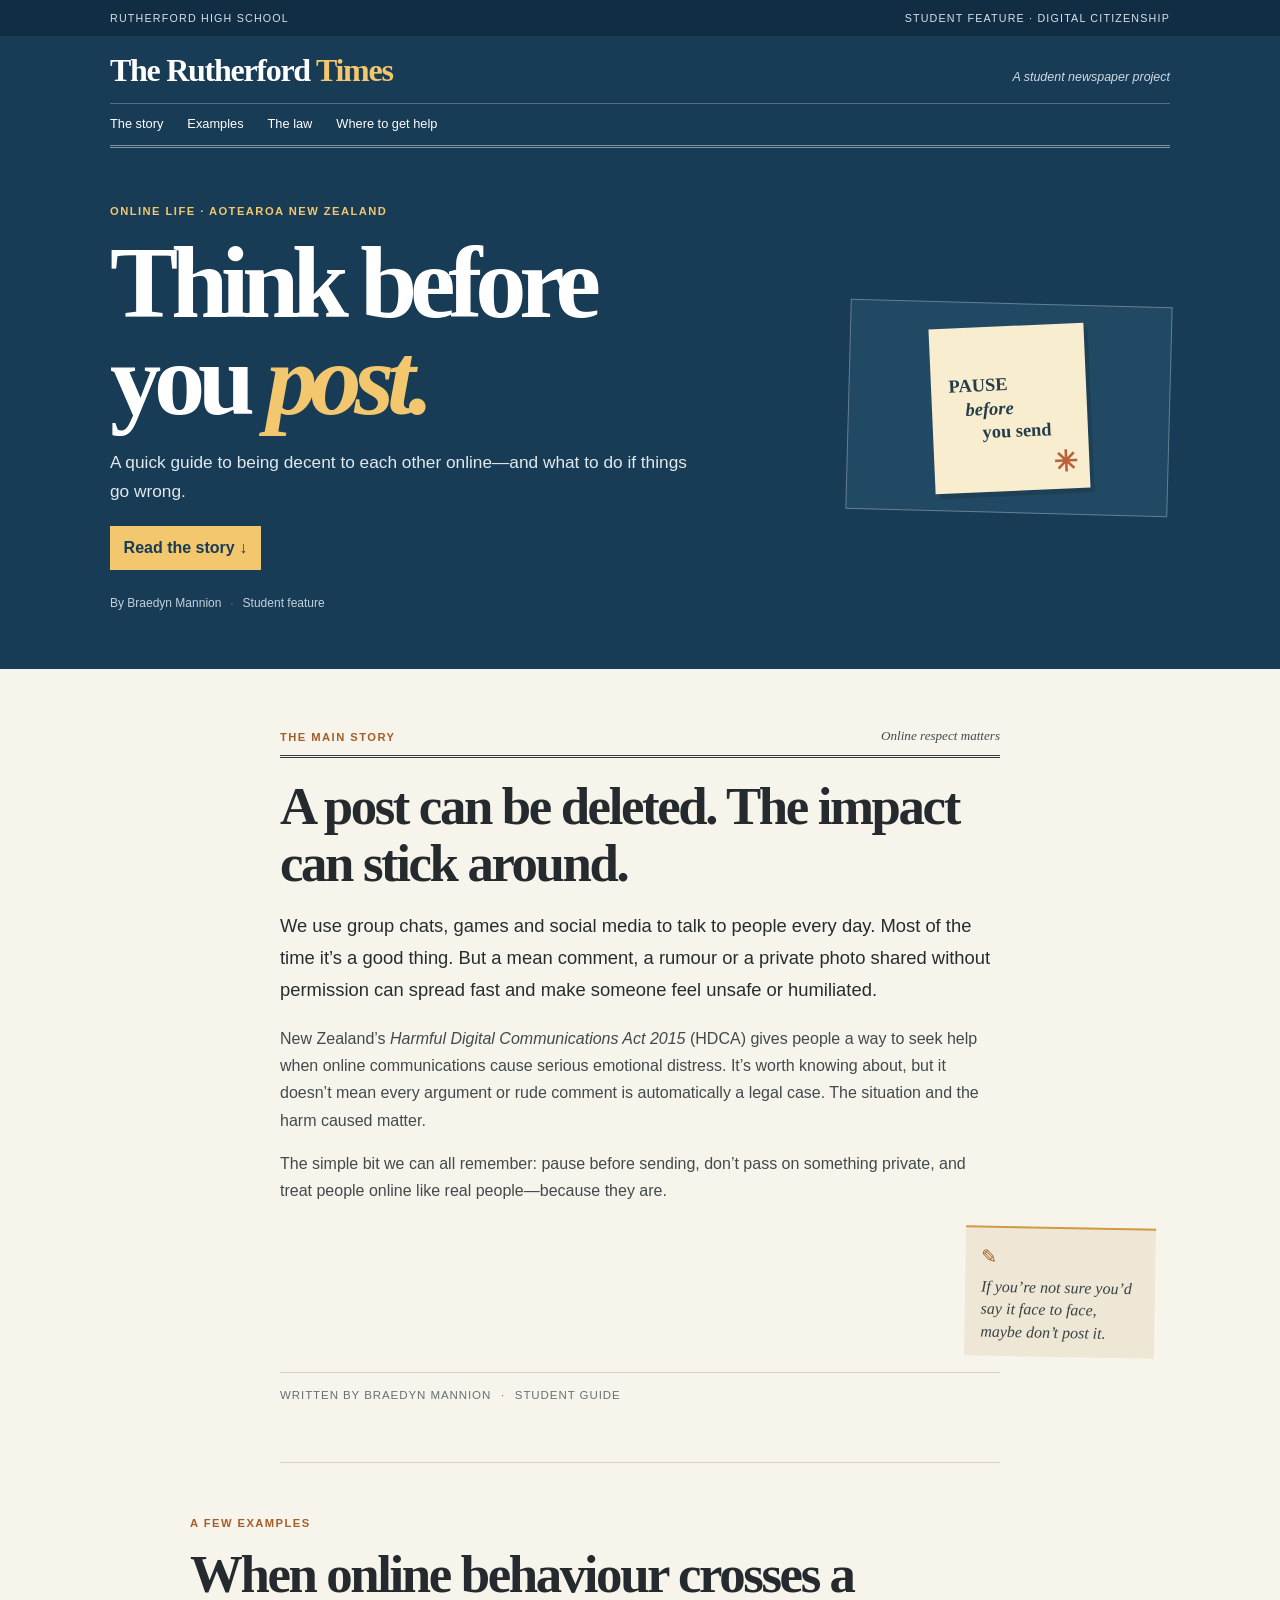
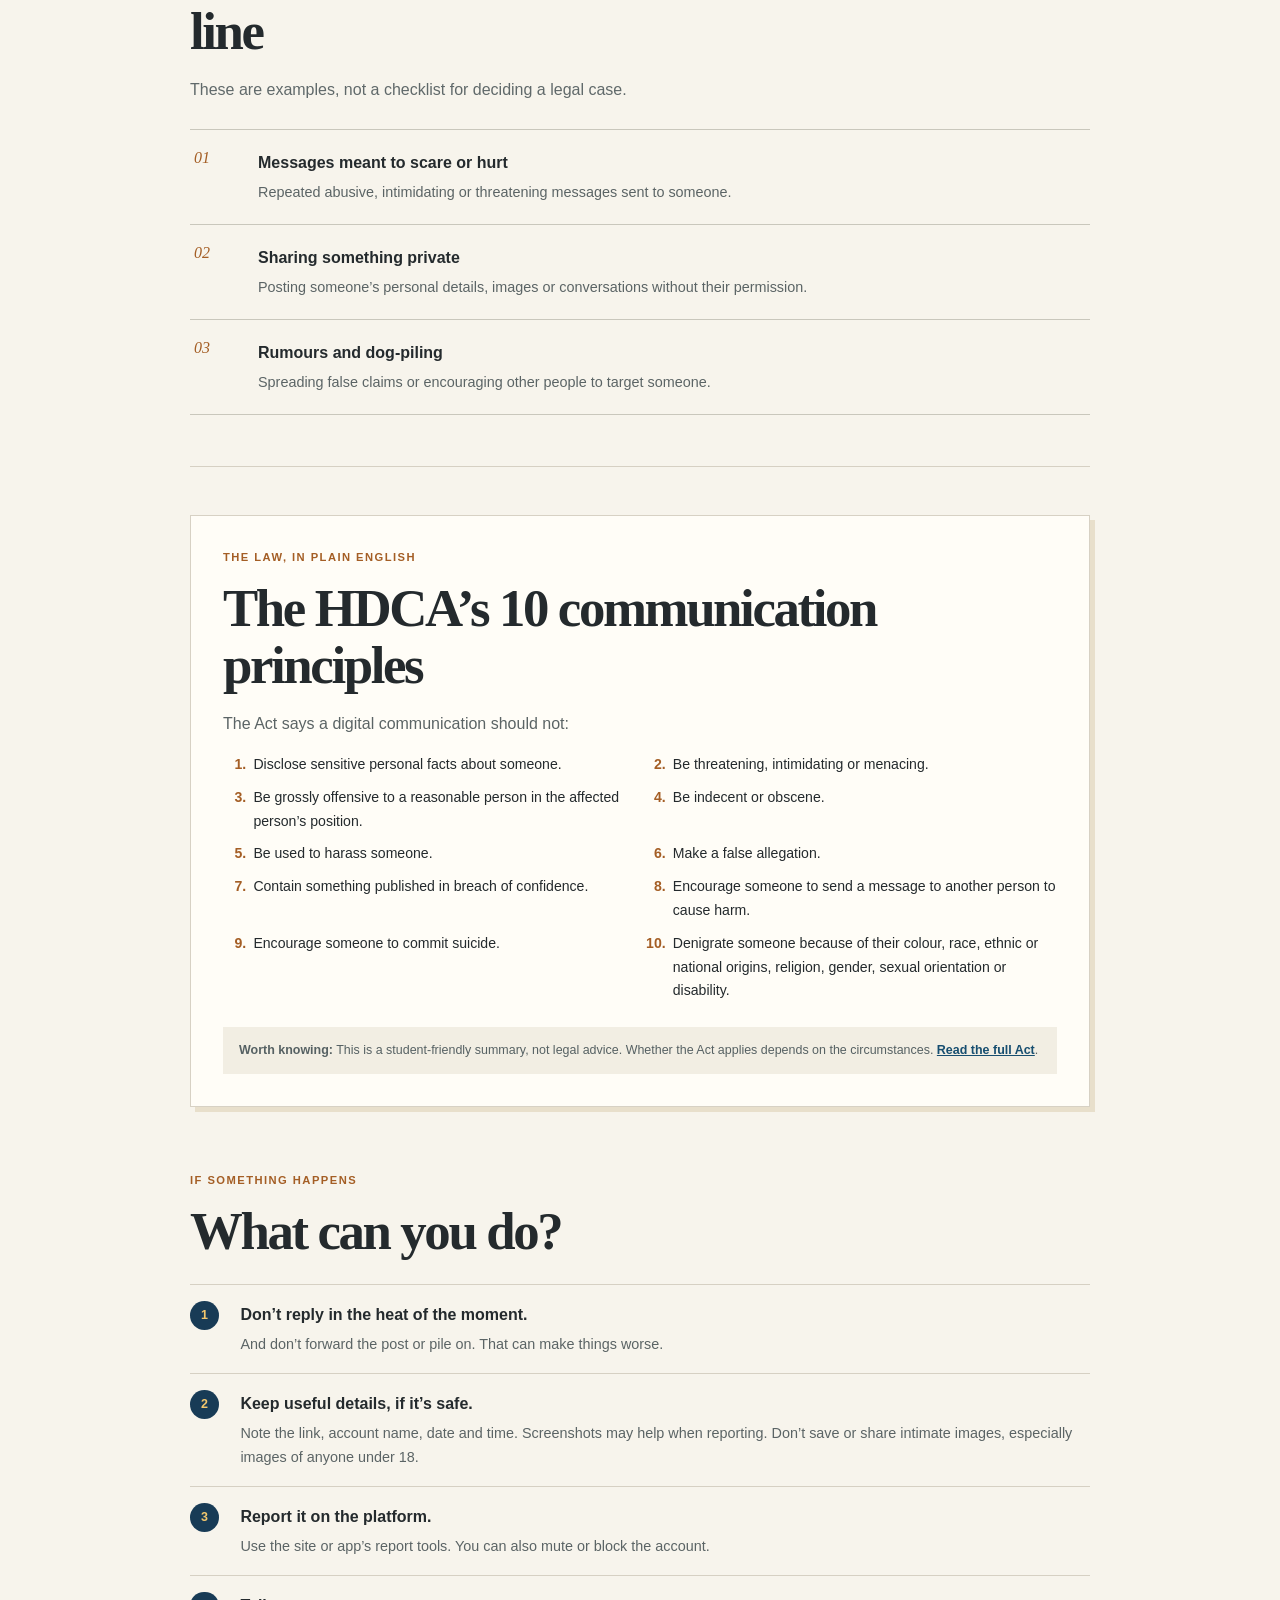
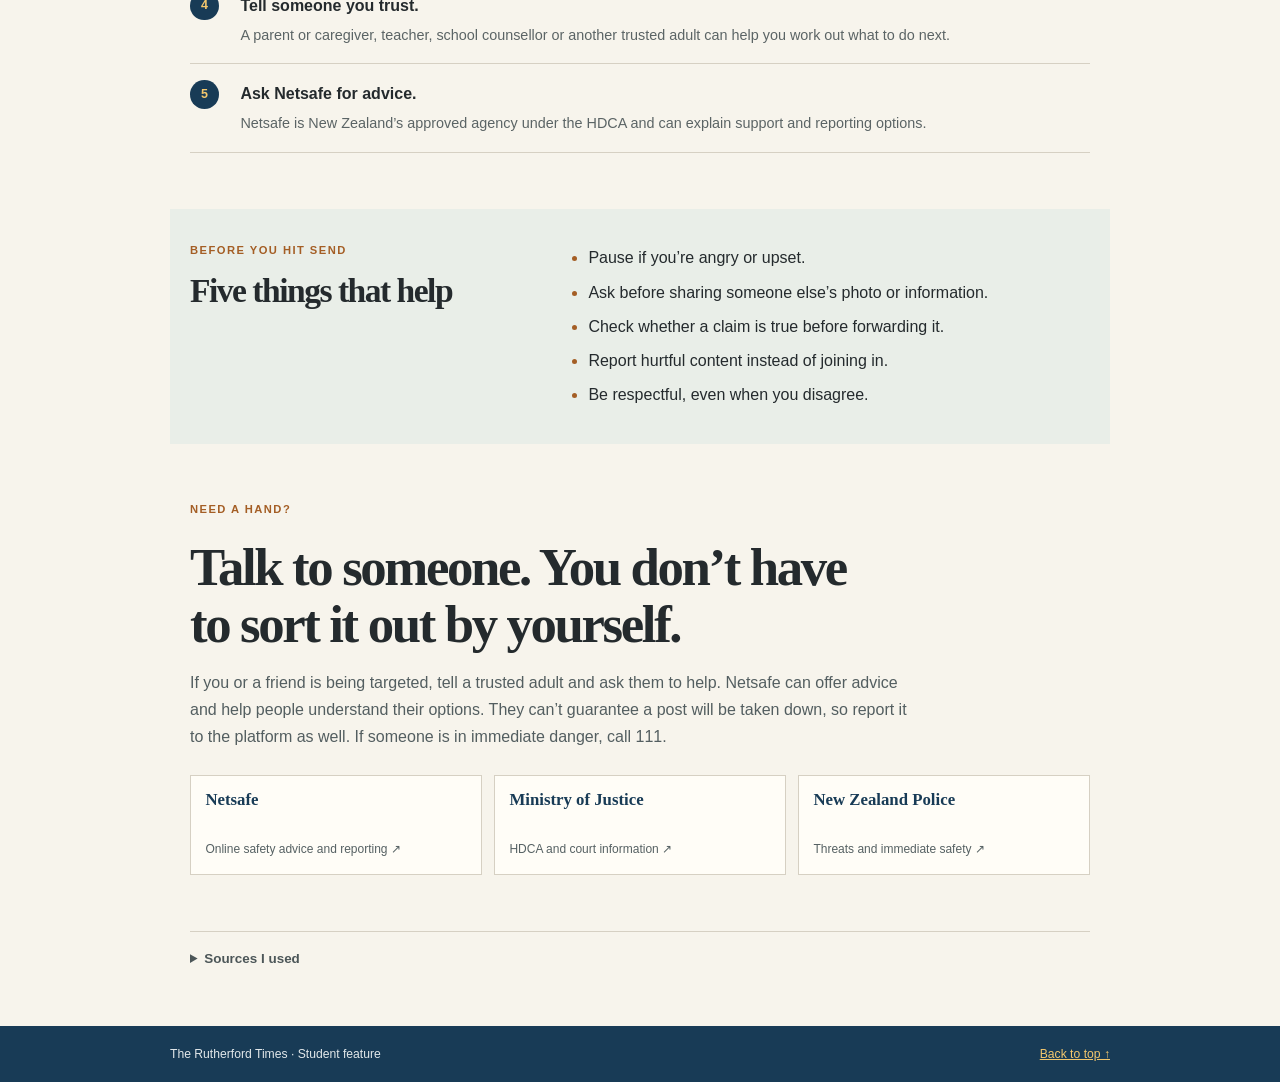
==== commit 8b6d508f: "Make site feel more like a student newspaper" ====
--- a/index.html
+++ b/index.html
@@ -3,153 +3,120 @@
   <head>
     <meta charset="utf-8" />
     <meta name="viewport" content="width=device-width, initial-scale=1" />
-    <meta name="theme-color" content="#102b3a" />
-    <meta name="description" content="A student guide to respectful online communication, New Zealand's Harmful Digital Communications Act, and where to get help." />
+    <meta name="theme-color" content="#183b56" />
+    <meta name="description" content="A student feature about online respect, the Harmful Digital Communications Act, and where to get help in New Zealand." />
     <title>Think Before You Post | The Rutherford Times</title>
     <link rel="canonical" href="https://rhs.pntr.dev/" />
-    <link rel="stylesheet" href="styles.css?v=2" />
+    <link rel="stylesheet" href="styles.css?v=3" />
   </head>
   <body>
-    <a class="skip-link" href="#main">Skip to content</a>
-    <header class="site-header" id="top">
-      <nav class="topbar wrap" aria-label="Main navigation">
-        <a class="brand" href="#top" aria-label="The Rutherford Times home">
-          <span class="brand-mark" aria-hidden="true">R</span>
-          <span>The Rutherford <b>Times</b></span>
-        </a>
-        <div class="nav-links">
-          <a href="#story">The story</a>
-          <a href="#principles">The principles</a>
-          <a href="#what-to-do">What to do</a>
-          <a href="#get-help">Get help</a>
+    <a class="skip-link" href="#main">Skip to the article</a>
+    <header id="top">
+      <div class="topline"><span>RUTHERFORD HIGH SCHOOL</span><span>STUDENT FEATURE · DIGITAL CITIZENSHIP</span></div>
+      <div class="masthead"><a href="#top">The Rutherford <span>Times</span></a><p>A student newspaper project</p></div>
+      <nav aria-label="Main navigation">
+        <a href="#story">The story</a>
+        <a href="#examples">Examples</a>
+        <a href="#principles">The law</a>
+        <a href="#help">Where to get help</a>
+      </nav>
+      <div class="hero">
+        <div class="hero-copy">
+          <p class="category">ONLINE LIFE · AOTEAROA NEW ZEALAND</p>
+          <h1>Think before<br />you <span>post.</span></h1>
+          <p class="standfirst">A quick guide to being decent to each other online—and what to do if things go wrong.</p>
+          <a class="read-link" href="#story">Read the story <span aria-hidden="true">↓</span></a>
+          <p class="byline">By Braedyn Mannion <span>·</span> Student feature</p>
         </div>
-      </nav>
-
-      <div class="hero wrap">
-        <div class="hero-copy">
-          <p class="eyebrow"><span class="eyebrow-dot"></span> Rutherford High School · Digital citizenship</p>
-          <h1>Think before<br />you <em>post.</em></h1>
-          <p class="hero-intro">A message can travel further—and stay around longer—than you expect. Learn how to communicate with care, respond to online harm, and find help in Aotearoa New Zealand.</p>
-          <div class="hero-actions">
-            <a class="button button-light" href="#story">Read the feature <span aria-hidden="true">↓</span></a>
-            <a class="text-link" href="#get-help">Need help now? <span aria-hidden="true">↗</span></a>
-          </div>
-          <p class="byline">A student feature <span aria-hidden="true">·</span> By Braedyn Mannion</p>
-        </div>
-        <aside class="hero-note" aria-label="A reminder before posting">
-          <span class="note-icon" aria-hidden="true">“</span>
-          <p>Behind every screen is a real person.</p>
-          <span class="note-rule"></span>
-          <span class="note-caption">PAUSE · CHECK · CHOOSE KINDNESS</span>
-        </aside>
-        <div class="hero-index" aria-hidden="true">01 / ONLINE RESPECT</div>
+        <div class="hero-doodle" aria-hidden="true"><div class="doodle-paper"><span>PAUSE</span><span>before</span><span>you send</span><i>✳</i></div></div>
       </div>
-      <div class="header-bottom" aria-hidden="true"><span></span><span></span><span></span></div>
     </header>
 
-    <main id="main" class="wrap">
-      <section class="intro-grid section-space" id="story" aria-labelledby="story-title">
-        <div class="section-label"><span class="section-number">01</span><span>THE FEATURE</span></div>
-        <article class="feature-copy">
-          <p class="kicker">Digital citizenship · Aotearoa New Zealand</p>
-          <h2 id="story-title">The screen doesn’t make the impact less real.</h2>
-          <p class="lead">Group chats, games, comments and social media help us stay connected. But a cruel message, a rumour or a private image shared without permission can cause real distress—and can spread far beyond its intended audience.</p>
-          <p>New Zealand’s <em>Harmful Digital Communications Act 2015</em> (HDCA) provides a way to seek help when digital communications cause serious emotional distress. The Act includes communication principles and a support process. It does not mean every disagreement or unkind comment is automatically a legal case: the circumstances and level of harm matter.</p>
-          <p>We all have a part to play. Before you post or forward something, pause and think about who could be affected, whether it is true, and whether you have permission to share it.</p>
-          <div class="article-meta"><span>By Braedyn Mannion</span><span>Student guide</span><span>Updated November 2026</span></div>
-        </article>
-        <aside class="pull-quote">
-          <span class="quote-mark" aria-hidden="true">“</span>
-          <blockquote>What happens online can have consequences offline.</blockquote>
-          <p>Respect and consent matter in every space.</p>
-        </aside>
-      </section>
+    <main id="main">
+      <article class="story" id="story">
+        <div class="story-heading"><p class="section-tag">THE MAIN STORY</p><p class="date-note">Online respect matters</p></div>
+        <h2>A post can be deleted. The impact can stick around.</h2>
+        <p class="lead">We use group chats, games and social media to talk to people every day. Most of the time it’s a good thing. But a mean comment, a rumour or a private photo shared without permission can spread fast and make someone feel unsafe or humiliated.</p>
+        <p>New Zealand’s <em>Harmful Digital Communications Act 2015</em> (HDCA) gives people a way to seek help when online communications cause serious emotional distress. It’s worth knowing about, but it doesn’t mean every argument or rude comment is automatically a legal case. The situation and the harm caused matter.</p>
+        <p>The simple bit we can all remember: pause before sending, don’t pass on something private, and treat people online like real people—because they are.</p>
+        <aside class="margin-note"><span aria-hidden="true">✎</span><p>If you’re not sure you’d say it face to face, maybe don’t post it.</p></aside>
+        <p class="byline-dark">Written by Braedyn Mannion <span>·</span> Student guide</p>
+      </article>
 
-      <section class="principles-section section-space" id="principles" aria-labelledby="principles-title">
-        <div class="section-heading">
-          <div class="section-label"><span class="section-number">02</span><span>KNOW THE PRINCIPLES</span></div>
-          <p class="kicker">A plain-language summary</p>
-          <h2 id="principles-title">The Act’s 10 communication principles</h2>
-          <p class="section-intro">The HDCA sets out principles for digital communications. In summary, a communication should not:</p>
-        </div>
-        <ol class="principle-grid">
-          <li><span class="principle-index">01</span><p>Disclose sensitive personal facts about an individual.</p></li>
-          <li><span class="principle-index">02</span><p>Be threatening, intimidating or menacing.</p></li>
-          <li><span class="principle-index">03</span><p>Be grossly offensive to a reasonable person in the affected individual’s position.</p></li>
-          <li><span class="principle-index">04</span><p>Be indecent or obscene.</p></li>
-          <li><span class="principle-index">05</span><p>Be used to harass an individual.</p></li>
-          <li><span class="principle-index">06</span><p>Make a false allegation.</p></li>
-          <li><span class="principle-index">07</span><p>Contain a matter published in breach of confidence.</p></li>
-          <li><span class="principle-index">08</span><p>Incite or encourage someone to send a message to an individual to cause harm.</p></li>
-          <li><span class="principle-index">09</span><p>Incite or encourage an individual to commit suicide.</p></li>
-          <li><span class="principle-index">10</span><p>Denigrate an individual because of colour, race, ethnic or national origins, religion, gender, sexual orientation or disability.</p></li>
-        </ol>
-        <p class="legal-note"><strong>Important:</strong> This is an educational summary, not legal advice. The principles do not by themselves decide whether the Act has been breached. The law and the facts of each situation matter; read the <a href="https://www.legislation.govt.nz/act/public/2015/0063/latest/whole.html" target="_blank" rel="noopener noreferrer">official Act</a> for the full wording.</p>
-      </section>
-
-      <section class="examples-section section-space" id="examples" aria-labelledby="examples-title">
-        <div class="section-label"><span class="section-number">03</span><span>SPOT THE HARM</span></div>
-        <div class="examples-header">
-          <h2 id="examples-title">Small actions can have a big reach.</h2>
-          <p>Examples of behaviour that may cause harm include:</p>
-        </div>
-        <div class="example-grid">
-          <article class="example-card"><span class="card-symbol" aria-hidden="true">01</span><h3>Targeted messages</h3><p>Repeated abusive, intimidating or threatening messages sent to someone.</p></article>
-          <article class="example-card"><span class="card-symbol" aria-hidden="true">02</span><h3>Sharing without consent</h3><p>Posting private details, images or conversations without permission.</p></article>
-          <article class="example-card"><span class="card-symbol" aria-hidden="true">03</span><h3>Rumours and pile-ons</h3><p>Spreading false claims or encouraging others to target, shame or harass a person.</p></article>
-        </div>
-        <p class="section-footnote">This list is illustrative, not exhaustive. Context matters; not every hurtful interaction is necessarily unlawful.</p>
-      </section>
-
-      <section class="response-section section-space" id="what-to-do" aria-labelledby="response-title">
-        <div class="section-label"><span class="section-number">04</span><span>TAKE A BREATH, THEN ACT</span></div>
-        <div class="response-layout">
-          <div>
-            <p class="kicker">If something harmful happens</p>
-            <h2 id="response-title">You don’t have to handle it alone.</h2>
-            <p class="section-intro">A calm, practical response can help protect you and make it easier for someone to support you.</p>
-          </div>
-          <ol class="response-list">
-            <li><span>01</span><div><h3>Don’t retaliate or forward it.</h3><p>Pause before replying. Sharing harmful content again can increase the impact.</p></div></li>
-            <li><span>02</span><div><h3>Keep relevant evidence safely.</h3><p>Save the URL, account name, date and time, and screenshots if safe to do so. Don’t save or redistribute intimate images, especially images of anyone under 18.</p></div></li>
-            <li><span>03</span><div><h3>Use the platform’s tools.</h3><p>Report the content or account to the service and consider muting or blocking the person.</p></div></li>
-            <li><span>04</span><div><h3>Tell a trusted adult.</h3><p>Talk with a parent or caregiver, teacher, school counsellor or another adult you trust.</p></div></li>
-            <li><span>05</span><div><h3>Ask Netsafe for guidance.</h3><p>Netsafe can explain options and help with online harm reports in New Zealand.</p></div></li>
-          </ol>
+      <section class="examples" id="examples">
+        <div class="section-heading"><p class="section-tag">A FEW EXAMPLES</p><h2>When online behaviour crosses a line</h2><p>These are examples, not a checklist for deciding a legal case.</p></div>
+        <div class="example-list">
+          <article><span>01</span><div><h3>Messages meant to scare or hurt</h3><p>Repeated abusive, intimidating or threatening messages sent to someone.</p></div></article>
+          <article><span>02</span><div><h3>Sharing something private</h3><p>Posting someone’s personal details, images or conversations without their permission.</p></div></article>
+          <article><span>03</span><div><h3>Rumours and dog-piling</h3><p>Spreading false claims or encouraging other people to target someone.</p></div></article>
         </div>
       </section>
 
-      <section class="help-section section-space" id="get-help" aria-labelledby="help-title">
-        <div class="help-copy">
-          <div class="section-label"><span class="section-number">05</span><span>SUPPORT &amp; NEXT STEPS</span></div>
-          <p class="kicker">Help is available</p>
-          <h2 id="help-title">Reach out. You deserve support.</h2>
-          <p>If you or someone else is being harmed, tell a trusted adult and ask for help reporting it. Netsafe is the approved agency under the HDCA and can provide information and support. Its service cannot guarantee content will be removed; use the platform’s own reporting process too.</p>
-          <a class="button button-dark" href="https://netsafe.org.nz/report/" target="_blank" rel="noopener noreferrer">Report to Netsafe <span aria-hidden="true">↗</span></a>
-        </div>
-        <div class="support-cards">
-          <a class="support-card" href="https://netsafe.org.nz/" target="_blank" rel="noopener noreferrer"><span class="support-type">ONLINE SAFETY SUPPORT</span><strong>Netsafe</strong><span>Advice, reporting and information about the HDCA <b aria-hidden="true">↗</b></span></a>
-          <a class="support-card" href="https://www.justice.govt.nz/courts/civil/harmful-digital-communications/" target="_blank" rel="noopener noreferrer"><span class="support-type">OFFICIAL INFORMATION</span><strong>Ministry of Justice</strong><span>What the law and court process can involve <b aria-hidden="true">↗</b></span></a>
-          <a class="support-card" href="https://www.police.govt.nz/advice-services/cybercrime-and-internet/harmful-digital-communications-hdc" target="_blank" rel="noopener noreferrer"><span class="support-type">THREATS OR IMMEDIATE DANGER</span><strong>New Zealand Police</strong><span>Call 111 if someone is in immediate danger <b aria-hidden="true">↗</b></span></a>
+      <section class="law" id="principles">
+        <p class="section-tag">THE LAW, IN PLAIN ENGLISH</p>
+        <h2>The HDCA’s 10 communication principles</h2>
+        <p class="law-intro">The Act says a digital communication should not:</p>
+        <ol>
+          <li>Disclose sensitive personal facts about someone.</li>
+          <li>Be threatening, intimidating or menacing.</li>
+          <li>Be grossly offensive to a reasonable person in the affected person’s position.</li>
+          <li>Be indecent or obscene.</li>
+          <li>Be used to harass someone.</li>
+          <li>Make a false allegation.</li>
+          <li>Contain something published in breach of confidence.</li>
+          <li>Encourage someone to send a message to another person to cause harm.</li>
+          <li>Encourage someone to commit suicide.</li>
+          <li>Denigrate someone because of their colour, race, ethnic or national origins, religion, gender, sexual orientation or disability.</li>
+        </ol>
+        <p class="small-print"><strong>Worth knowing:</strong> This is a student-friendly summary, not legal advice. Whether the Act applies depends on the circumstances. <a href="https://www.legislation.govt.nz/act/public/2015/0063/latest/whole.html" target="_blank" rel="noopener noreferrer">Read the full Act</a>.</p>
+      </section>
+
+      <section class="steps" id="what-now">
+        <p class="section-tag">IF SOMETHING HAPPENS</p>
+        <h2>What can you do?</h2>
+        <ol>
+          <li><span>1</span><div><h3>Don’t reply in the heat of the moment.</h3><p>And don’t forward the post or pile on. That can make things worse.</p></div></li>
+          <li><span>2</span><div><h3>Keep useful details, if it’s safe.</h3><p>Note the link, account name, date and time. Screenshots may help when reporting. Don’t save or share intimate images, especially images of anyone under 18.</p></div></li>
+          <li><span>3</span><div><h3>Report it on the platform.</h3><p>Use the site or app’s report tools. You can also mute or block the account.</p></div></li>
+          <li><span>4</span><div><h3>Tell someone you trust.</h3><p>A parent or caregiver, teacher, school counsellor or another trusted adult can help you work out what to do next.</p></div></li>
+          <li><span>5</span><div><h3>Ask Netsafe for advice.</h3><p>Netsafe is New Zealand’s approved agency under the HDCA and can explain support and reporting options.</p></div></li>
+        </ol>
+      </section>
+
+      <section class="tips">
+        <div><p class="section-tag">BEFORE YOU HIT SEND</p><h2>Five things that help</h2></div>
+        <ul>
+          <li>Pause if you’re angry or upset.</li>
+          <li>Ask before sharing someone else’s photo or information.</li>
+          <li>Check whether a claim is true before forwarding it.</li>
+          <li>Report hurtful content instead of joining in.</li>
+          <li>Be respectful, even when you disagree.</li>
+        </ul>
+      </section>
+
+      <section class="help" id="help">
+        <p class="section-tag">NEED A HAND?</p>
+        <h2>Talk to someone. You don’t have to sort it out by yourself.</h2>
+        <p>If you or a friend is being targeted, tell a trusted adult and ask them to help. Netsafe can offer advice and help people understand their options. They can’t guarantee a post will be taken down, so report it to the platform as well. If someone is in immediate danger, call 111.</p>
+        <div class="help-links">
+          <a href="https://netsafe.org.nz/" target="_blank" rel="noopener noreferrer"><strong>Netsafe</strong><span>Online safety advice and reporting ↗</span></a>
+          <a href="https://www.justice.govt.nz/courts/civil/harmful-digital-communications/" target="_blank" rel="noopener noreferrer"><strong>Ministry of Justice</strong><span>HDCA and court information ↗</span></a>
+          <a href="https://www.police.govt.nz/advice-services/cybercrime-and-internet/harmful-digital-communications-hdc" target="_blank" rel="noopener noreferrer"><strong>New Zealand Police</strong><span>Threats and immediate safety ↗</span></a>
         </div>
       </section>
 
-      <section class="sources-section" aria-labelledby="sources-title">
-        <details>
-          <summary id="sources-title">Sources and further reading</summary>
-          <ul>
-            <li><a href="https://www.legislation.govt.nz/act/public/2015/0063/latest/whole.html" target="_blank" rel="noopener noreferrer">Harmful Digital Communications Act 2015 — New Zealand Legislation</a></li>
-            <li><a href="https://netsafe.org.nz/our-work/helpline-services/the-harmful-digital-communications-act/" target="_blank" rel="noopener noreferrer">The Harmful Digital Communications Act — Netsafe</a></li>
-            <li><a href="https://www.justice.govt.nz/courts/civil/harmful-digital-communications/" target="_blank" rel="noopener noreferrer">Harmful digital communications — Ministry of Justice</a></li>
-            <li><a href="https://www.police.govt.nz/advice-services/cybercrime-and-internet/harmful-digital-communications-hdc" target="_blank" rel="noopener noreferrer">Harmful Digital Communications — New Zealand Police</a></li>
-          </ul>
-          <p>Links lead to external websites. This student resource is general information, not legal advice, and is not an official Rutherford High School or government publication.</p>
-        </details>
-      </section>
+      <details class="sources">
+        <summary>Sources I used</summary>
+        <ul>
+          <li><a href="https://www.legislation.govt.nz/act/public/2015/0063/latest/whole.html" target="_blank" rel="noopener noreferrer">Harmful Digital Communications Act 2015 — New Zealand Legislation</a></li>
+          <li><a href="https://netsafe.org.nz/our-work/helpline-services/the-harmful-digital-communications-act/" target="_blank" rel="noopener noreferrer">The Harmful Digital Communications Act — Netsafe</a></li>
+          <li><a href="https://www.justice.govt.nz/courts/civil/harmful-digital-communications/" target="_blank" rel="noopener noreferrer">Harmful digital communications — Ministry of Justice</a></li>
+          <li><a href="https://www.police.govt.nz/advice-services/cybercrime-and-internet/harmful-digital-communications-hdc" target="_blank" rel="noopener noreferrer">Harmful Digital Communications — New Zealand Police</a></li>
+        </ul>
+        <p>This is a student project with general information, not legal advice or an official school or government publication.</p>
+      </details>
     </main>
 
-    <footer class="site-footer">
-      <div class="wrap footer-inner"><a class="brand footer-brand" href="#top"><span class="brand-mark" aria-hidden="true">R</span><span>The Rutherford <b>Times</b></span></a><p>Be thoughtful. Be respectful. Look out for one another.</p><a class="back-top" href="#top">Back to top ↑</a></div>
-    </footer>
+    <footer><p>The Rutherford Times · Student feature</p><a href="#top">Back to top ↑</a></footer>
   </body>
 </html>
--- a/styles.css
+++ b/styles.css
@@ -1,176 +1,114 @@
-@import url('https://fonts.googleapis.com/css2?family=DM+Sans:wght@400;500;600;700&family=Manrope:wght@400;500;600;700;800&display=swap');
-
-:root {
-  color-scheme: light;
-  --ink: #172a33;
-  --muted: #56686e;
-  --navy: #102b3a;
-  --navy-2: #193e4d;
-  --cream: #f5f2e9;
-  --paper: #fffefa;
-  --orange: #e7a65a;
-  --line: #dce2dc;
-  --soft-green: #eaf0e8;
-  --serif: Georgia, 'Times New Roman', serif;
-  --sans: 'DM Sans', 'Segoe UI', sans-serif;
-  --display: 'Manrope', 'Segoe UI', sans-serif;
-}
-
 * { box-sizing: border-box; }
-html { scroll-behavior: smooth; scroll-padding-top: 1.5rem; }
-body { margin: 0; background: var(--cream); color: var(--ink); font-family: var(--sans); font-size: 1rem; line-height: 1.7; -webkit-font-smoothing: antialiased; }
-a { color: inherit; }
-a:focus-visible, summary:focus-visible { outline: 3px solid var(--orange); outline-offset: 4px; }
-.wrap { width: min(1120px, calc(100% - 3rem)); margin-inline: auto; }
-.skip-link { position: absolute; top: -5rem; left: 1rem; z-index: 20; padding: .7rem 1rem; background: white; color: var(--navy); font-weight: 700; }
+html { scroll-behavior: smooth; scroll-padding-top: 1rem; }
+body { margin: 0; background: #f7f4ec; color: #242a2d; font: 16px/1.7 Arial, Helvetica, sans-serif; }
+a { color: #174e70; }
+a:focus-visible, summary:focus-visible { outline: 3px solid #e6ac45; outline-offset: 4px; }
+.skip-link { position: absolute; top: -5rem; left: 1rem; z-index: 5; padding: .6rem .9rem; background: #fff; }
 .skip-link:focus { top: 1rem; }
 
-.site-header { position: relative; overflow: hidden; color: #fff; background: var(--navy); }
-.site-header::before, .site-header::after { position: absolute; content: ''; pointer-events: none; border: 1px solid rgba(255,255,255,.09); border-radius: 50%; }
-.site-header::before { width: 580px; height: 580px; right: -100px; top: 90px; box-shadow: 0 0 0 65px rgba(255,255,255,.018), 0 0 0 130px rgba(255,255,255,.015); }
-.site-header::after { width: 300px; height: 300px; left: -180px; bottom: -180px; background: rgba(231,166,90,.08); }
-.topbar { position: relative; z-index: 2; display: flex; min-height: 82px; align-items: center; justify-content: space-between; gap: 1.5rem; border-bottom: 1px solid rgba(255,255,255,.15); }
-.brand { display: inline-flex; align-items: center; gap: .75rem; color: white; font-family: var(--display); font-size: .85rem; font-weight: 600; letter-spacing: .04em; text-decoration: none; }
-.brand b { color: var(--orange); font-weight: 800; }
-.brand-mark { display: grid; width: 2.2rem; height: 2.2rem; place-items: center; border: 1px solid rgba(255,255,255,.42); border-radius: 50%; color: var(--orange); font-family: var(--serif); font-size: 1.35rem; }
-.nav-links { display: flex; flex-wrap: wrap; gap: clamp(1rem, 3vw, 2.25rem); }
-.nav-links a { color: rgba(255,255,255,.82); font-size: .78rem; font-weight: 600; text-decoration: none; transition: color .2s ease; }
-.nav-links a:hover { color: var(--orange); }
-.hero { position: relative; z-index: 1; display: grid; min-height: 540px; grid-template-columns: minmax(0, 1fr) 300px; align-items: center; gap: 4rem; padding-block: 5.5rem 6rem; }
-.hero-copy { max-width: 700px; }
-.eyebrow, .kicker, .section-label, .note-caption, .support-type { font-size: .68rem; font-weight: 700; letter-spacing: .15em; text-transform: uppercase; }
-.eyebrow { display: flex; align-items: center; gap: .65rem; margin: 0 0 1.25rem; color: rgba(255,255,255,.76); }
-.eyebrow-dot { width: .45rem; height: .45rem; border-radius: 50%; background: var(--orange); box-shadow: 0 0 0 5px rgba(231,166,90,.15); }
-.hero h1 { margin: 0; font-family: var(--display); font-size: clamp(4rem, 9vw, 7.6rem); font-weight: 800; letter-spacing: -.085em; line-height: .96; }
-.hero h1 em { color: var(--orange); font-family: var(--serif); font-weight: 400; letter-spacing: -.07em; }
-.hero-intro { max-width: 600px; margin: 1.65rem 0 1.6rem; color: rgba(255,255,255,.79); font-size: 1.08rem; }
-.hero-actions { display: flex; flex-wrap: wrap; align-items: center; gap: 1.5rem; }
-.button { display: inline-flex; min-height: 48px; align-items: center; justify-content: center; gap: 1.4rem; padding: .7rem 1.1rem; border: 1px solid transparent; font-size: .78rem; font-weight: 700; text-decoration: none; transition: transform .2s ease, background .2s ease; }
-.button:hover { transform: translateY(-2px); }
-.button-light { background: var(--orange); color: var(--navy); }
-.button-light:hover { background: #f1bb79; }
-.button-dark { background: var(--navy); color: white; }
-.button-dark:hover { background: var(--navy-2); }
-.text-link { color: white; font-size: .8rem; font-weight: 600; text-decoration-color: rgba(255,255,255,.45); text-underline-offset: 4px; }
-.byline { margin: 2rem 0 0; color: rgba(255,255,255,.58); font-size: .72rem; letter-spacing: .04em; }
-.byline span { padding-inline: .5rem; color: var(--orange); }
-.hero-note { position: relative; z-index: 1; width: 100%; padding: 2rem 1.8rem; border: 1px solid rgba(255,255,255,.22); background: rgba(255,255,255,.055); backdrop-filter: blur(4px); }
-.note-icon { display: block; height: 3.2rem; color: var(--orange); font-family: var(--serif); font-size: 5rem; line-height: 1; }
-.hero-note p { max-width: 240px; margin: .6rem 0 1.5rem; font-family: var(--serif); font-size: 1.8rem; line-height: 1.2; }
-.note-rule { display: block; width: 2.5rem; height: 2px; margin-bottom: .9rem; background: var(--orange); }
-.note-caption { color: rgba(255,255,255,.64); font-size: .55rem; letter-spacing: .11em; }
-.hero-index { position: absolute; right: 0; bottom: 1.5rem; color: rgba(255,255,255,.42); font-size: .62rem; letter-spacing: .15em; }
-.header-bottom { display: flex; height: 7px; }
-.header-bottom span:nth-child(1) { width: 56%; background: var(--orange); }
-.header-bottom span:nth-child(2) { width: 27%; background: #688477; }
-.header-bottom span:nth-child(3) { flex: 1; background: #d9e0d1; }
+header { background: #183b56; color: #fff; }
+.topline { display: flex; justify-content: space-between; gap: 1rem; padding: .55rem max(calc((100vw - 1060px) / 2), 1.25rem); background: #112d43; color: #d7e2e8; font-size: .67rem; letter-spacing: .11em; }
+.masthead { display: flex; align-items: baseline; justify-content: space-between; max-width: 1060px; margin: auto; padding: 1.15rem 0 .9rem; border-bottom: 1px solid rgba(255,255,255,.25); }
+.masthead a { color: #fff; font: bold 2rem/1 Georgia, 'Times New Roman', serif; text-decoration: none; letter-spacing: -.04em; }
+.masthead a span { color: #f3c76d; }
+.masthead p { margin: 0; color: #cfdae0; font-size: .78rem; font-style: italic; }
+nav { display: flex; max-width: 1060px; gap: 1.5rem; margin: auto; padding: .6rem 0; border-bottom: 3px double rgba(255,255,255,.45); }
+nav a { color: #fff; font-size: .8rem; text-decoration: none; }
+nav a:hover { color: #f3c76d; text-decoration: underline; }
+.hero { display: grid; max-width: 1060px; min-height: 390px; grid-template-columns: 1.5fr .7fr; align-items: center; gap: 3rem; margin: auto; padding: 3.4rem 0 3.5rem; }
+.category, .section-tag { margin: 0 0 .8rem; color: #a45e25; font-size: .7rem; font-weight: bold; letter-spacing: .13em; }
+.hero .category { color: #f3c76d; }
+h1 { margin: 0; font: bold clamp(3.5rem, 8vw, 6.7rem)/.95 Georgia, 'Times New Roman', serif; letter-spacing: -.07em; }
+h1 span { color: #f3c76d; font-style: italic; }
+.standfirst { max-width: 580px; margin: 1.2rem 0; color: #e1e9ed; font-size: 1.08rem; }
+.read-link { display: inline-block; padding: .55rem .85rem; background: #f3c76d; color: #183b56; font-weight: bold; text-decoration: none; }
+.read-link:hover { background: #ffda8b; }
+.byline { margin: 1.4rem 0 0; color: #c4d2da; font-size: .75rem; }
+.byline span, .byline-dark span { padding: 0 .35rem; color: #ad6b35; }
+.hero-doodle { display: grid; min-height: 210px; place-items: center; border: 1px solid rgba(255,255,255,.3); background: #214963; transform: rotate(1.5deg); }
+.doodle-paper { position: relative; display: flex; width: 155px; height: 165px; flex-direction: column; justify-content: center; padding: 1.1rem; background: #f8edcf; color: #263d4a; box-shadow: 4px 5px 0 rgba(0,0,0,.12); font: bold 1.15rem/1.3 Georgia, 'Times New Roman', serif; transform: rotate(-4deg); }
+.doodle-paper span:nth-child(2) { padding-left: 1rem; font-style: italic; }
+.doodle-paper span:nth-child(3) { padding-left: 2rem; }
+.doodle-paper i { position: absolute; right: 12px; bottom: 8px; color: #ba613b; font-size: 1.8rem; font-style: normal; }
 
-.section-space { padding-block: 5.5rem; border-bottom: 1px solid var(--line); }
-.intro-grid { display: grid; grid-template-columns: 170px minmax(0, 1fr) 235px; align-items: start; gap: 2.5rem; }
-.section-label { display: flex; align-items: center; gap: .75rem; color: var(--muted); font-size: .62rem; }
-.section-number { display: grid; width: 2rem; height: 2rem; flex: 0 0 auto; place-items: center; border-radius: 50%; background: var(--navy); color: var(--orange); font-size: .65rem; letter-spacing: 0; }
-.feature-copy { max-width: 650px; }
-.kicker { margin: 0 0 .75rem; color: #987042; font-size: .65rem; }
-h2, h3, p { overflow-wrap: anywhere; }
-.feature-copy h2, .section-heading h2, .examples-header h2, .response-layout h2, .help-copy h2 { margin: 0 0 1.25rem; font-family: var(--display); font-size: clamp(2rem, 4vw, 3.3rem); font-weight: 700; letter-spacing: -.065em; line-height: 1.08; }
-.feature-copy p:not(.kicker) { color: #46585d; }
-.feature-copy .lead { color: var(--ink) !important; font-size: 1.12rem; line-height: 1.75; }
-.article-meta { display: flex; flex-wrap: wrap; gap: .55rem 1.2rem; margin-top: 2rem; padding-top: 1rem; border-top: 1px solid var(--line); color: var(--muted); font-size: .66rem; font-weight: 600; letter-spacing: .08em; text-transform: uppercase; }
-.pull-quote { align-self: center; padding: 1.5rem 0 1.5rem 1.5rem; border-left: 2px solid var(--orange); }
-.quote-mark { color: #c18b4c; font-family: var(--serif); font-size: 3rem; line-height: .8; }
-.pull-quote blockquote { margin: .5rem 0 1rem; font-family: var(--serif); font-size: 1.55rem; line-height: 1.25; }
-.pull-quote p { margin: 0; color: var(--muted); font-size: .75rem; }
+main { max-width: 940px; margin: auto; padding: 0 1.25rem; }
+.story { position: relative; max-width: 720px; margin: 0 auto; padding: 3.7rem 0 3.5rem; border-bottom: 1px solid #d6d0c3; }
+.story-heading { display: flex; justify-content: space-between; gap: 1rem; border-bottom: 3px double #343b3c; }
+.story-heading p { margin: 0 0 .45rem; }
+.date-note { color: #657174; font: italic .82rem Georgia, 'Times New Roman', serif; }
+.story h2, .section-heading h2, .law h2, .steps h2, .tips h2, .help h2 { margin: 1.25rem 0 .9rem; font: bold clamp(2rem, 5vw, 3.3rem)/1.08 Georgia, 'Times New Roman', serif; letter-spacing: -.045em; }
+.story p:not(.section-tag):not(.byline-dark) { color: #434a4b; }
+.story .lead { color: #272d2f !important; font-size: 1.15rem; line-height: 1.75; }
+.margin-note { float: right; width: 190px; margin: .4rem -155px 1rem 1.3rem; padding: .8rem 1rem; border-top: 2px solid #d19b43; background: #efe7d5; transform: rotate(1deg); }
+.margin-note span { color: #a45e25; font-size: 1.2rem; }
+.margin-note p { margin: .15rem 0 0 !important; color: #374246 !important; font: italic 1rem/1.4 Georgia, 'Times New Roman', serif; }
+.byline-dark { clear: both; margin: 1.5rem 0 0; padding-top: .8rem; border-top: 1px solid #d6d0c3; color: #657174; font-size: .72rem; text-transform: uppercase; letter-spacing: .08em; }
+.examples { padding: 3.2rem 0; border-bottom: 1px solid #d6d0c3; }
+.section-heading { max-width: 670px; margin-bottom: 1.6rem; }
+.section-heading h2 { margin-top: 0; }
+.section-heading > p:last-child { color: #60696a; }
+.example-list { border-top: 1px solid #c9c7bc; }
+.example-list article { display: grid; grid-template-columns: 3rem 1fr; gap: 1rem; padding: 1.2rem .25rem; border-bottom: 1px solid #c9c7bc; }
+.example-list article > span { color: #a45e25; font: italic 1rem Georgia, 'Times New Roman', serif; }
+.example-list h3, .steps h3 { margin: 0 0 .25rem; font-size: 1rem; }
+.example-list p, .steps li p { margin: 0; color: #5b6465; font-size: .9rem; }
+.law { margin: 3rem 0; padding: 2rem; border: 1px solid #d7d1c4; background: #fffdf7; box-shadow: 5px 5px 0 #e8dfcb; }
+.law h2 { margin-top: 0; }
+.law-intro { color: #5b6465; }
+.law ol { display: grid; grid-template-columns: 1fr 1fr; gap: .55rem 2rem; padding-left: 1.7rem; }
+.law li { padding-left: .2rem; font-size: .88rem; }
+.law li::marker { color: #a45e25; font-weight: bold; }
+.small-print { margin: 1.5rem 0 0; padding: .8rem 1rem; background: #f2eee3; color: #566163; font-size: .78rem; }
+.small-print a { font-weight: bold; }
+.steps { padding: 1rem 0 3.5rem; }
+.steps h2 { margin-top: 0; }
+.steps ol { margin: 1.5rem 0 0; padding: 0; list-style: none; border-top: 1px solid #d6d0c3; }
+.steps li { display: grid; grid-template-columns: 2.4rem 1fr; gap: .75rem; padding: 1rem 0; border-bottom: 1px solid #d6d0c3; }
+.steps li > span { display: grid; width: 1.8rem; height: 1.8rem; place-items: center; border-radius: 50%; background: #183b56; color: #f3c76d; font-size: .78rem; font-weight: bold; }
+.tips { display: grid; grid-template-columns: .8fr 1.2fr; gap: 2rem; margin: 0 -1.25rem; padding: 2rem 1.25rem; background: #e9eee8; }
+.tips h2 { margin-top: 0; font-size: 2.1rem; }
+.tips ul { margin: 0; padding-left: 1.2rem; }
+.tips li { padding: .22rem 0; }
+.tips li::marker { color: #a45e25; }
+.help { padding: 3.5rem 0; }
+.help h2 { max-width: 680px; }
+.help > p:not(.section-tag) { max-width: 720px; color: #535e60; }
+.help-links { display: grid; grid-template-columns: repeat(3, 1fr); gap: .75rem; margin-top: 1.5rem; }
+.help-links a { display: flex; min-height: 100px; flex-direction: column; justify-content: space-between; padding: .9rem; border: 1px solid #d6d0c3; background: #fffdf7; text-decoration: none; }
+.help-links a:hover { border-color: #a45e25; }
+.help-links strong { color: #183b56; font: bold 1.05rem Georgia, 'Times New Roman', serif; }
+.help-links span { color: #566163; font-size: .75rem; }
+.sources { margin: 0 0 2.5rem; padding: 1rem 0; border-top: 1px solid #d6d0c3; color: #4c5658; font-size: .84rem; }
+.sources summary { width: fit-content; cursor: pointer; font-weight: bold; }
+.sources li { margin: .4rem 0; }
+.sources p { color: #687174; font-size: .75rem; }
+footer { display: flex; justify-content: space-between; gap: 1rem; padding: 1.1rem max(calc((100vw - 940px) / 2), 1.25rem); background: #183b56; color: #e2e8ea; font-size: .76rem; }
+footer p { margin: 0; }
+footer a { color: #f3c76d; }
 
-.principles-section { padding-block: 5rem; }
-.section-heading { max-width: 750px; margin: 2rem 0 2.25rem 4.5rem; }
-.section-heading h2 { margin-bottom: .75rem; }
-.section-intro { max-width: 630px; margin: 0; color: var(--muted); }
-.principle-grid { display: grid; grid-template-columns: repeat(2, minmax(0, 1fr)); gap: .75rem; margin: 0; padding: 0; list-style: none; counter-reset: principles; }
-.principle-grid li { display: grid; min-height: 88px; grid-template-columns: 2.6rem 1fr; align-items: start; gap: .8rem; padding: 1rem 1.1rem; border: 1px solid #e1e4dc; background: rgba(255,255,255,.56); }
-.principle-index { color: #9c7040; font-family: var(--display); font-size: .72rem; font-weight: 800; letter-spacing: .08em; }
-.principle-grid p { margin: 0; font-size: .88rem; line-height: 1.5; }
-.legal-note { margin: 1.25rem 0 0; padding: 1rem 1.1rem; border-left: 3px solid var(--orange); background: #eceee6; color: #4a5b5e; font-size: .79rem; }
-.legal-note a, .sources-section a { color: #1d5d69; font-weight: 700; text-underline-offset: 3px; }
-
-.examples-section { display: grid; grid-template-columns: 170px 1fr; column-gap: 2.5rem; background: var(--soft-green); margin-inline: calc((min(1120px, 100vw - 3rem) - 100vw) / 2); padding-inline: max(calc((100vw - 1120px) / 2), 1.5rem); }
-.examples-section > .section-label { grid-row: span 2; }
-.examples-header { max-width: 700px; }
-.examples-header h2 { margin-bottom: .65rem; }
-.examples-header > p { margin: 0; color: var(--muted); }
-.example-grid { display: grid; grid-template-columns: repeat(3, minmax(0, 1fr)); gap: 1rem; margin-top: 1.7rem; }
-.example-card { min-height: 190px; padding: 1.25rem; border: 1px solid rgba(23,42,51,.1); background: rgba(255,255,255,.67); transition: transform .2s ease, box-shadow .2s ease; }
-.example-card:hover { transform: translateY(-3px); box-shadow: 0 12px 24px rgba(23,42,51,.08); }
-.card-symbol { display: inline-block; margin-bottom: 1.1rem; color: #9c7040; font-size: .68rem; font-weight: 800; letter-spacing: .12em; }
-.example-card h3, .response-list h3 { margin: 0 0 .45rem; font-family: var(--display); font-size: 1.05rem; letter-spacing: -.025em; }
-.example-card p, .response-list p { margin: 0; color: var(--muted); font-size: .82rem; line-height: 1.55; }
-.section-footnote { grid-column: 2; margin: 1rem 0 0; color: var(--muted); font-size: .72rem; }
-
-.response-layout { display: grid; grid-template-columns: minmax(230px, .75fr) minmax(0, 1.25fr); gap: clamp(2rem, 7vw, 6rem); margin: 2rem 0 0 4.5rem; }
-.response-layout h2 { font-size: clamp(2rem, 3.6vw, 2.8rem); }
-.response-layout .section-intro { font-size: .95rem; }
-.response-list { margin: 0; padding: 0; list-style: none; }
-.response-list li { display: grid; grid-template-columns: 2.5rem 1fr; gap: .8rem; padding: 0 0 1.2rem; margin-bottom: 1.2rem; border-bottom: 1px solid var(--line); }
-.response-list li:last-child { margin-bottom: 0; }
-.response-list li > span { color: #9c7040; font-size: .7rem; font-weight: 800; letter-spacing: .1em; }
-
-.help-section { display: grid; grid-template-columns: minmax(250px, .8fr) minmax(0, 1.2fr); align-items: start; gap: clamp(2rem, 6vw, 5rem); }
-.help-copy .section-label { margin-bottom: 2rem; }
-.help-copy h2 { font-size: clamp(2rem, 3.7vw, 3rem); }
-.help-copy > p:not(.kicker) { margin: 0 0 1.5rem; color: var(--muted); font-size: .9rem; }
-.support-cards { display: grid; gap: .75rem; }
-.support-card { display: grid; grid-template-columns: 1fr auto; gap: .2rem 1rem; padding: 1.15rem 1.2rem; border: 1px solid var(--line); background: var(--paper); text-decoration: none; transition: border-color .2s ease, transform .2s ease; }
-.support-card:hover { transform: translateX(3px); border-color: #ba8c55; }
-.support-type { grid-column: 1 / -1; color: #987042; font-size: .57rem; }
-.support-card strong { font-family: var(--display); font-size: 1.05rem; }
-.support-card > span:last-of-type { grid-column: 1; color: var(--muted); font-size: .77rem; }
-.support-card > span:last-of-type b { color: #1d5d69; }
-
-.sources-section { padding-block: 2rem 3rem; }
-.sources-section details { padding: 1rem 0; border-top: 1px solid var(--line); }
-.sources-section summary { width: fit-content; cursor: pointer; font-family: var(--display); font-size: .9rem; font-weight: 700; }
-.sources-section ul { display: grid; gap: .5rem; padding-left: 1.2rem; font-size: .82rem; }
-.sources-section > details > p { max-width: 760px; color: var(--muted); font-size: .74rem; }
-.site-footer { background: var(--navy); color: white; }
-.footer-inner { display: flex; min-height: 88px; align-items: center; justify-content: space-between; gap: 1rem; }
-.footer-inner p { margin: 0; color: rgba(255,255,255,.65); font-size: .75rem; }
-.footer-brand { font-size: .72rem; }
-.footer-brand .brand-mark { width: 1.8rem; height: 1.8rem; font-size: 1rem; }
-.back-top { color: var(--orange); font-size: .75rem; font-weight: 700; text-decoration: none; }
-
-@media (max-width: 850px) {
-  .hero { grid-template-columns: 1fr 240px; gap: 2rem; }
-  .intro-grid { grid-template-columns: 125px minmax(0, 1fr); gap: 1.5rem; }
-  .pull-quote { grid-column: 2; max-width: 480px; }
-  .examples-section { grid-template-columns: 125px 1fr; gap: 1.5rem; }
-  .response-layout { margin-left: 0; }
+@media (max-width: 1100px) {
+  .masthead, nav, .hero { width: calc(100% - 2.5rem); }
+  .margin-note { margin-right: 0; }
 }
-@media (max-width: 620px) {
-  .wrap { width: min(100% - 2rem, 1120px); }
-  .topbar { min-height: auto; align-items: flex-start; flex-direction: column; padding-block: 1rem; gap: .8rem; }
-  .nav-links { gap: .55rem 1.1rem; }
-  .nav-links a { font-size: .72rem; }
-  .hero { min-height: auto; grid-template-columns: 1fr; gap: 2rem; padding-block: 4rem 5rem; }
-  .hero h1 { font-size: clamp(3.7rem, 17vw, 6rem); }
-  .hero-intro { font-size: .98rem; }
-  .hero-note { max-width: 360px; padding: 1.25rem 1.4rem; }
-  .hero-note p { font-size: 1.45rem; }
-  .hero-index { bottom: 1rem; }
-  .section-space { padding-block: 3.5rem; }
-  .intro-grid, .examples-section { display: block; }
-  .intro-grid > .section-label, .examples-section > .section-label { margin-bottom: 1.75rem; }
-  .section-heading { margin: 1.5rem 0 1.5rem; }
-  .principle-grid { grid-template-columns: 1fr; gap: .55rem; }
-  .principle-grid li { min-height: 0; padding: .85rem; }
-  .examples-section { margin-inline: -1rem; padding-inline: 1rem; }
-  .example-grid { grid-template-columns: 1fr; }
-  .example-card { min-height: auto; }
-  .section-footnote { margin-top: 1rem; }
-  .response-layout, .help-section { grid-template-columns: 1fr; gap: 2rem; }
-  .response-layout { margin-top: 1.5rem; }
-  .help-copy .section-label { margin-bottom: 1.5rem; }
-  .footer-inner { flex-wrap: wrap; justify-content: space-between; padding-block: 1.2rem; }
-  .footer-inner p { order: 3; width: 100%; }
+@media (max-width: 650px) {
+  .topline { flex-wrap: wrap; font-size: .58rem; }
+  .masthead { align-items: flex-start; flex-direction: column; gap: .25rem; padding-top: 1rem; }
+  .masthead a { font-size: 1.75rem; }
+  nav { flex-wrap: wrap; gap: .55rem 1rem; }
+  nav a { font-size: .74rem; }
+  .hero { min-height: auto; grid-template-columns: 1fr; gap: 2rem; padding-block: 3rem; }
+  h1 { font-size: clamp(3.7rem, 17vw, 5.5rem); }
+  .hero-doodle { min-height: 180px; }
+  .doodle-paper { width: 135px; height: 145px; }
+  .story { padding-top: 2.5rem; }
+  .story-heading { align-items: flex-start; }
+  .date-note { max-width: 120px; text-align: right; }
+  .margin-note { float: none; width: auto; max-width: 320px; margin: 1.2rem 0; }
+  .law { padding: 1.2rem; }
+  .law ol { grid-template-columns: 1fr; }
+  .tips { grid-template-columns: 1fr; gap: .3rem; }
+  .help-links { grid-template-columns: 1fr; }
+  .help-links a { min-height: 80px; }
+  footer { flex-wrap: wrap; }
 }
-@media (prefers-reduced-motion: reduce) {
-  *, *::before, *::after { scroll-behavior: auto !important; transition-duration: .01ms !important; animation-duration: .01ms !important; animation-iteration-count: 1 !important; }
-}
+@media (prefers-reduced-motion: reduce) { html { scroll-behavior: auto; } }
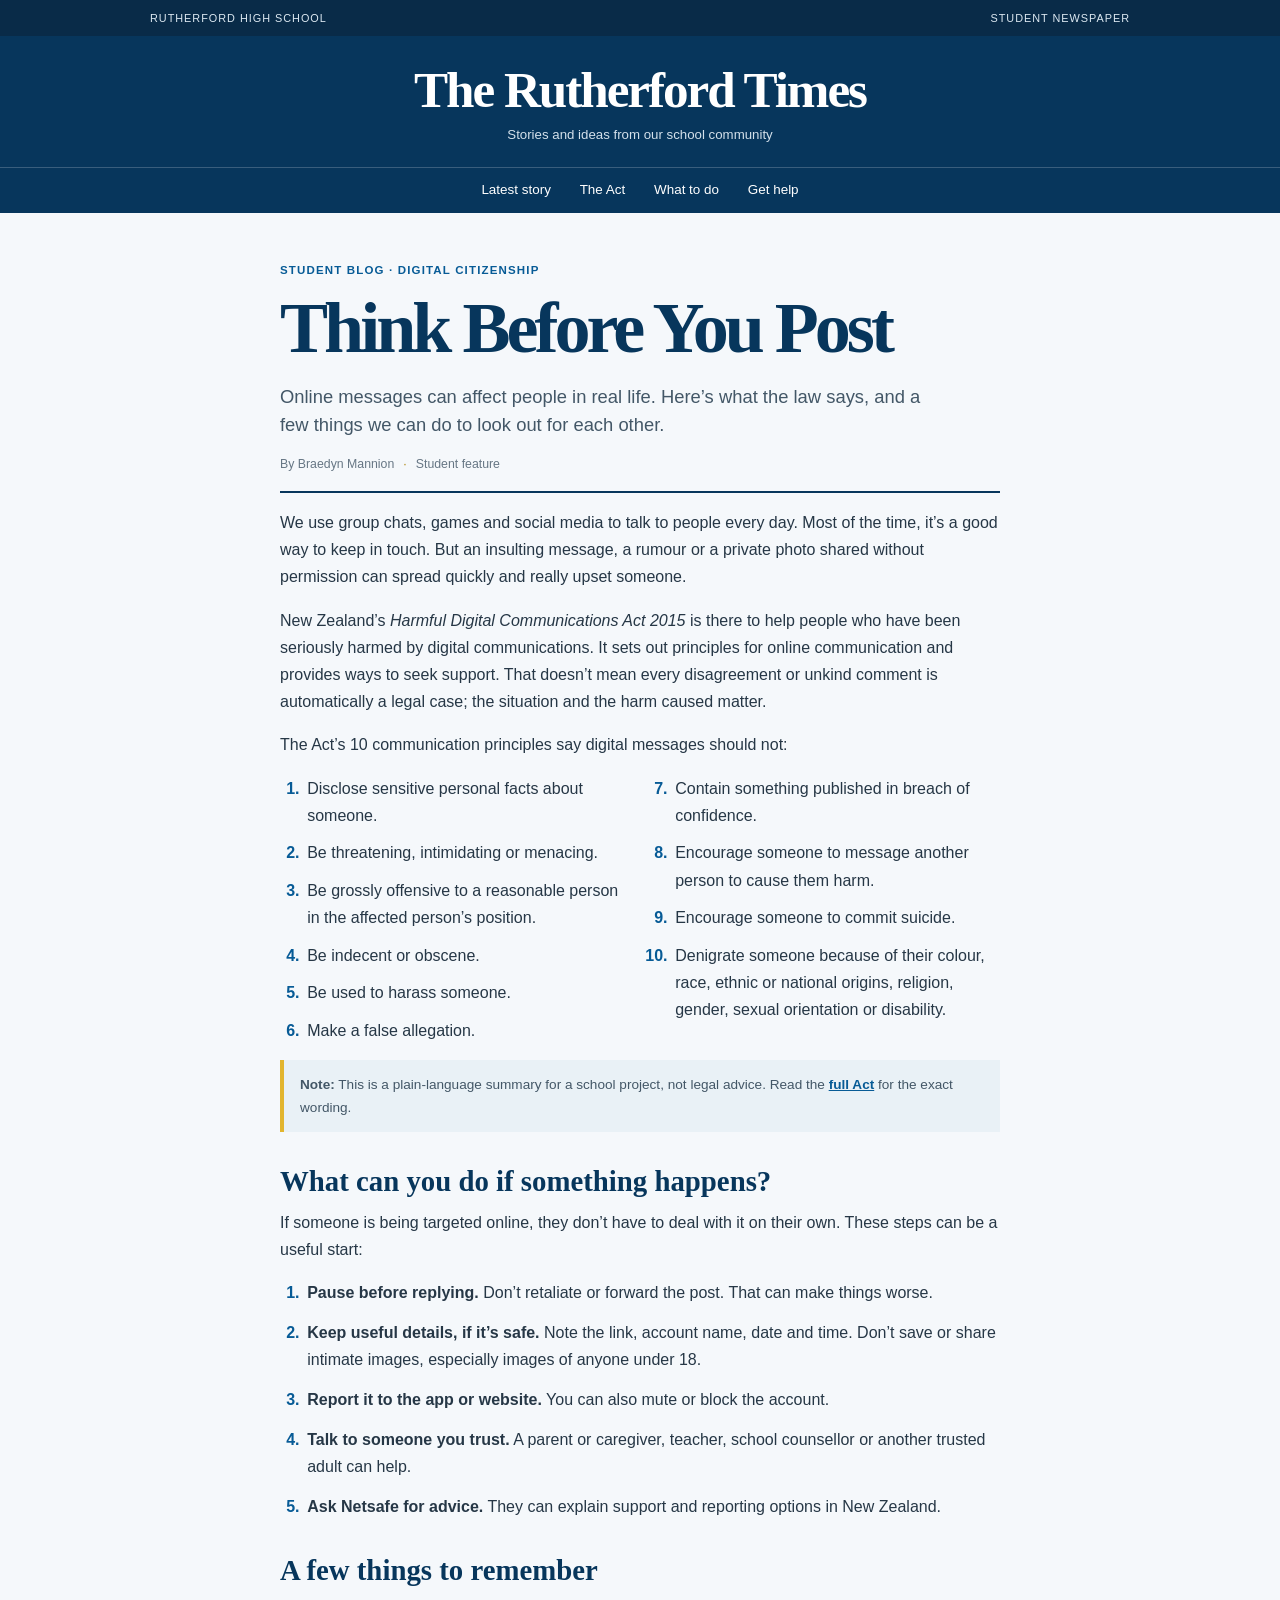
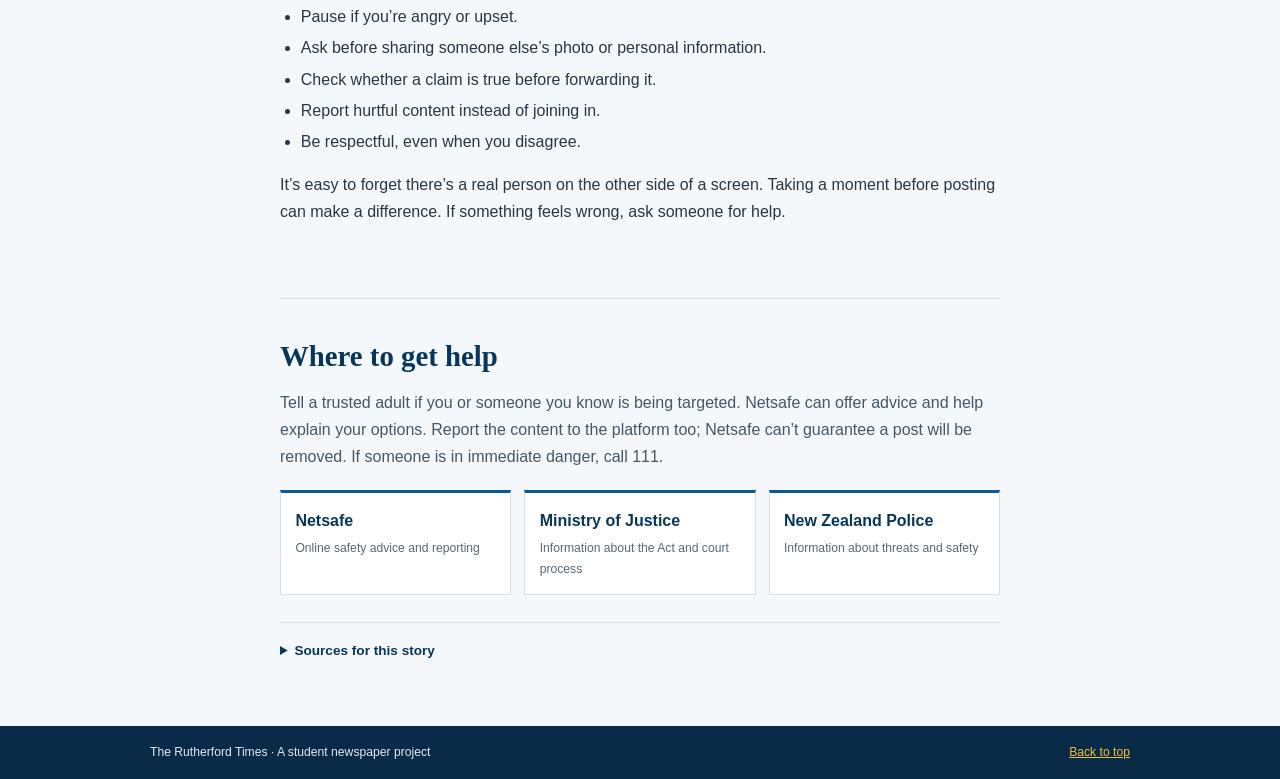
==== commit 8fa52c8b: "Simplify Rutherford Times into a text-first student blog" ====
--- a/index.html
+++ b/index.html
@@ -3,120 +3,91 @@
   <head>
     <meta charset="utf-8" />
     <meta name="viewport" content="width=device-width, initial-scale=1" />
-    <meta name="theme-color" content="#183b56" />
-    <meta name="description" content="A student feature about online respect, the Harmful Digital Communications Act, and where to get help in New Zealand." />
-    <title>Think Before You Post | The Rutherford Times</title>
+    <meta name="theme-color" content="#07365c" />
+    <meta name="description" content="The Rutherford Times is a student newspaper. Read a student blog post about online respect and the Harmful Digital Communications Act." />
+    <title>The Rutherford Times — Think Before You Post</title>
     <link rel="canonical" href="https://rhs.pntr.dev/" />
-    <link rel="stylesheet" href="styles.css?v=3" />
+    <link rel="stylesheet" href="styles.css?v=4" />
   </head>
   <body>
-    <a class="skip-link" href="#main">Skip to the article</a>
-    <header id="top">
-      <div class="topline"><span>RUTHERFORD HIGH SCHOOL</span><span>STUDENT FEATURE · DIGITAL CITIZENSHIP</span></div>
-      <div class="masthead"><a href="#top">The Rutherford <span>Times</span></a><p>A student newspaper project</p></div>
+    <a class="skip-link" href="#story">Skip to the story</a>
+    <header class="site-header" id="top">
+      <div class="school-line"><span>RUTHERFORD HIGH SCHOOL</span><span>STUDENT NEWSPAPER</span></div>
+      <div class="masthead"><a href="#top">The Rutherford Times</a><p>Stories and ideas from our school community</p></div>
       <nav aria-label="Main navigation">
-        <a href="#story">The story</a>
-        <a href="#examples">Examples</a>
-        <a href="#principles">The law</a>
-        <a href="#help">Where to get help</a>
+        <a href="#story">Latest story</a>
+        <a href="#principles">The Act</a>
+        <a href="#what-now">What to do</a>
+        <a href="#help">Get help</a>
       </nav>
-      <div class="hero">
-        <div class="hero-copy">
-          <p class="category">ONLINE LIFE · AOTEAROA NEW ZEALAND</p>
-          <h1>Think before<br />you <span>post.</span></h1>
-          <p class="standfirst">A quick guide to being decent to each other online—and what to do if things go wrong.</p>
-          <a class="read-link" href="#story">Read the story <span aria-hidden="true">↓</span></a>
-          <p class="byline">By Braedyn Mannion <span>·</span> Student feature</p>
-        </div>
-        <div class="hero-doodle" aria-hidden="true"><div class="doodle-paper"><span>PAUSE</span><span>before</span><span>you send</span><i>✳</i></div></div>
-      </div>
     </header>
 
-    <main id="main">
+    <main>
       <article class="story" id="story">
-        <div class="story-heading"><p class="section-tag">THE MAIN STORY</p><p class="date-note">Online respect matters</p></div>
-        <h2>A post can be deleted. The impact can stick around.</h2>
-        <p class="lead">We use group chats, games and social media to talk to people every day. Most of the time it’s a good thing. But a mean comment, a rumour or a private photo shared without permission can spread fast and make someone feel unsafe or humiliated.</p>
-        <p>New Zealand’s <em>Harmful Digital Communications Act 2015</em> (HDCA) gives people a way to seek help when online communications cause serious emotional distress. It’s worth knowing about, but it doesn’t mean every argument or rude comment is automatically a legal case. The situation and the harm caused matter.</p>
-        <p>The simple bit we can all remember: pause before sending, don’t pass on something private, and treat people online like real people—because they are.</p>
-        <aside class="margin-note"><span aria-hidden="true">✎</span><p>If you’re not sure you’d say it face to face, maybe don’t post it.</p></aside>
-        <p class="byline-dark">Written by Braedyn Mannion <span>·</span> Student guide</p>
+        <p class="category">STUDENT BLOG · DIGITAL CITIZENSHIP</p>
+        <h1>Think Before You Post</h1>
+        <p class="standfirst">Online messages can affect people in real life. Here’s what the law says, and a few things we can do to look out for each other.</p>
+        <p class="byline">By Braedyn Mannion <span>·</span> Student feature</p>
+
+        <div class="article-body">
+          <p>We use group chats, games and social media to talk to people every day. Most of the time, it’s a good way to keep in touch. But an insulting message, a rumour or a private photo shared without permission can spread quickly and really upset someone.</p>
+          <p>New Zealand’s <em>Harmful Digital Communications Act 2015</em> is there to help people who have been seriously harmed by digital communications. It sets out principles for online communication and provides ways to seek support. That doesn’t mean every disagreement or unkind comment is automatically a legal case; the situation and the harm caused matter.</p>
+          <p>The Act’s 10 communication principles say digital messages should not:</p>
+          <ol class="principles" id="principles">
+            <li>Disclose sensitive personal facts about someone.</li>
+            <li>Be threatening, intimidating or menacing.</li>
+            <li>Be grossly offensive to a reasonable person in the affected person’s position.</li>
+            <li>Be indecent or obscene.</li>
+            <li>Be used to harass someone.</li>
+            <li>Make a false allegation.</li>
+            <li>Contain something published in breach of confidence.</li>
+            <li>Encourage someone to message another person to cause them harm.</li>
+            <li>Encourage someone to commit suicide.</li>
+            <li>Denigrate someone because of their colour, race, ethnic or national origins, religion, gender, sexual orientation or disability.</li>
+          </ol>
+          <p class="note"><strong>Note:</strong> This is a plain-language summary for a school project, not legal advice. Read the <a href="https://www.legislation.govt.nz/act/public/2015/0063/latest/whole.html" target="_blank" rel="noopener noreferrer">full Act</a> for the exact wording.</p>
+
+          <h2>What can you do if something happens?</h2>
+          <p>If someone is being targeted online, they don’t have to deal with it on their own. These steps can be a useful start:</p>
+          <ol class="steps" id="what-now">
+            <li><strong>Pause before replying.</strong> Don’t retaliate or forward the post. That can make things worse.</li>
+            <li><strong>Keep useful details, if it’s safe.</strong> Note the link, account name, date and time. Don’t save or share intimate images, especially images of anyone under 18.</li>
+            <li><strong>Report it to the app or website.</strong> You can also mute or block the account.</li>
+            <li><strong>Talk to someone you trust.</strong> A parent or caregiver, teacher, school counsellor or another trusted adult can help.</li>
+            <li><strong>Ask Netsafe for advice.</strong> They can explain support and reporting options in New Zealand.</li>
+          </ol>
+
+          <h2>A few things to remember</h2>
+          <ul>
+            <li>Pause if you’re angry or upset.</li>
+            <li>Ask before sharing someone else’s photo or personal information.</li>
+            <li>Check whether a claim is true before forwarding it.</li>
+            <li>Report hurtful content instead of joining in.</li>
+            <li>Be respectful, even when you disagree.</li>
+          </ul>
+          <p>It’s easy to forget there’s a real person on the other side of a screen. Taking a moment before posting can make a difference. If something feels wrong, ask someone for help.</p>
+        </div>
       </article>
 
-      <section class="examples" id="examples">
-        <div class="section-heading"><p class="section-tag">A FEW EXAMPLES</p><h2>When online behaviour crosses a line</h2><p>These are examples, not a checklist for deciding a legal case.</p></div>
-        <div class="example-list">
-          <article><span>01</span><div><h3>Messages meant to scare or hurt</h3><p>Repeated abusive, intimidating or threatening messages sent to someone.</p></div></article>
-          <article><span>02</span><div><h3>Sharing something private</h3><p>Posting someone’s personal details, images or conversations without their permission.</p></div></article>
-          <article><span>03</span><div><h3>Rumours and dog-piling</h3><p>Spreading false claims or encouraging other people to target someone.</p></div></article>
-        </div>
+      <section class="help" id="help">
+        <h2>Where to get help</h2>
+        <p>Tell a trusted adult if you or someone you know is being targeted. Netsafe can offer advice and help explain your options. Report the content to the platform too; Netsafe can’t guarantee a post will be removed. If someone is in immediate danger, call 111.</p>
+        <ul class="help-links">
+          <li><a href="https://netsafe.org.nz/" target="_blank" rel="noopener noreferrer">Netsafe <span>Online safety advice and reporting</span></a></li>
+          <li><a href="https://www.justice.govt.nz/courts/civil/harmful-digital-communications/" target="_blank" rel="noopener noreferrer">Ministry of Justice <span>Information about the Act and court process</span></a></li>
+          <li><a href="https://www.police.govt.nz/advice-services/cybercrime-and-internet/harmful-digital-communications-hdc" target="_blank" rel="noopener noreferrer">New Zealand Police <span>Information about threats and safety</span></a></li>
+        </ul>
+        <details>
+          <summary>Sources for this story</summary>
+          <ul>
+            <li><a href="https://www.legislation.govt.nz/act/public/2015/0063/latest/whole.html" target="_blank" rel="noopener noreferrer">Harmful Digital Communications Act 2015 — New Zealand Legislation</a></li>
+            <li><a href="https://netsafe.org.nz/our-work/helpline-services/the-harmful-digital-communications-act/" target="_blank" rel="noopener noreferrer">The Harmful Digital Communications Act — Netsafe</a></li>
+            <li><a href="https://www.justice.govt.nz/courts/civil/harmful-digital-communications/" target="_blank" rel="noopener noreferrer">Harmful digital communications — Ministry of Justice</a></li>
+          </ul>
+        </details>
       </section>
-
-      <section class="law" id="principles">
-        <p class="section-tag">THE LAW, IN PLAIN ENGLISH</p>
-        <h2>The HDCA’s 10 communication principles</h2>
-        <p class="law-intro">The Act says a digital communication should not:</p>
-        <ol>
-          <li>Disclose sensitive personal facts about someone.</li>
-          <li>Be threatening, intimidating or menacing.</li>
-          <li>Be grossly offensive to a reasonable person in the affected person’s position.</li>
-          <li>Be indecent or obscene.</li>
-          <li>Be used to harass someone.</li>
-          <li>Make a false allegation.</li>
-          <li>Contain something published in breach of confidence.</li>
-          <li>Encourage someone to send a message to another person to cause harm.</li>
-          <li>Encourage someone to commit suicide.</li>
-          <li>Denigrate someone because of their colour, race, ethnic or national origins, religion, gender, sexual orientation or disability.</li>
-        </ol>
-        <p class="small-print"><strong>Worth knowing:</strong> This is a student-friendly summary, not legal advice. Whether the Act applies depends on the circumstances. <a href="https://www.legislation.govt.nz/act/public/2015/0063/latest/whole.html" target="_blank" rel="noopener noreferrer">Read the full Act</a>.</p>
-      </section>
-
-      <section class="steps" id="what-now">
-        <p class="section-tag">IF SOMETHING HAPPENS</p>
-        <h2>What can you do?</h2>
-        <ol>
-          <li><span>1</span><div><h3>Don’t reply in the heat of the moment.</h3><p>And don’t forward the post or pile on. That can make things worse.</p></div></li>
-          <li><span>2</span><div><h3>Keep useful details, if it’s safe.</h3><p>Note the link, account name, date and time. Screenshots may help when reporting. Don’t save or share intimate images, especially images of anyone under 18.</p></div></li>
-          <li><span>3</span><div><h3>Report it on the platform.</h3><p>Use the site or app’s report tools. You can also mute or block the account.</p></div></li>
-          <li><span>4</span><div><h3>Tell someone you trust.</h3><p>A parent or caregiver, teacher, school counsellor or another trusted adult can help you work out what to do next.</p></div></li>
-          <li><span>5</span><div><h3>Ask Netsafe for advice.</h3><p>Netsafe is New Zealand’s approved agency under the HDCA and can explain support and reporting options.</p></div></li>
-        </ol>
-      </section>
-
-      <section class="tips">
-        <div><p class="section-tag">BEFORE YOU HIT SEND</p><h2>Five things that help</h2></div>
-        <ul>
-          <li>Pause if you’re angry or upset.</li>
-          <li>Ask before sharing someone else’s photo or information.</li>
-          <li>Check whether a claim is true before forwarding it.</li>
-          <li>Report hurtful content instead of joining in.</li>
-          <li>Be respectful, even when you disagree.</li>
-        </ul>
-      </section>
-
-      <section class="help" id="help">
-        <p class="section-tag">NEED A HAND?</p>
-        <h2>Talk to someone. You don’t have to sort it out by yourself.</h2>
-        <p>If you or a friend is being targeted, tell a trusted adult and ask them to help. Netsafe can offer advice and help people understand their options. They can’t guarantee a post will be taken down, so report it to the platform as well. If someone is in immediate danger, call 111.</p>
-        <div class="help-links">
-          <a href="https://netsafe.org.nz/" target="_blank" rel="noopener noreferrer"><strong>Netsafe</strong><span>Online safety advice and reporting ↗</span></a>
-          <a href="https://www.justice.govt.nz/courts/civil/harmful-digital-communications/" target="_blank" rel="noopener noreferrer"><strong>Ministry of Justice</strong><span>HDCA and court information ↗</span></a>
-          <a href="https://www.police.govt.nz/advice-services/cybercrime-and-internet/harmful-digital-communications-hdc" target="_blank" rel="noopener noreferrer"><strong>New Zealand Police</strong><span>Threats and immediate safety ↗</span></a>
-        </div>
-      </section>
-
-      <details class="sources">
-        <summary>Sources I used</summary>
-        <ul>
-          <li><a href="https://www.legislation.govt.nz/act/public/2015/0063/latest/whole.html" target="_blank" rel="noopener noreferrer">Harmful Digital Communications Act 2015 — New Zealand Legislation</a></li>
-          <li><a href="https://netsafe.org.nz/our-work/helpline-services/the-harmful-digital-communications-act/" target="_blank" rel="noopener noreferrer">The Harmful Digital Communications Act — Netsafe</a></li>
-          <li><a href="https://www.justice.govt.nz/courts/civil/harmful-digital-communications/" target="_blank" rel="noopener noreferrer">Harmful digital communications — Ministry of Justice</a></li>
-          <li><a href="https://www.police.govt.nz/advice-services/cybercrime-and-internet/harmful-digital-communications-hdc" target="_blank" rel="noopener noreferrer">Harmful Digital Communications — New Zealand Police</a></li>
-        </ul>
-        <p>This is a student project with general information, not legal advice or an official school or government publication.</p>
-      </details>
     </main>
 
-    <footer><p>The Rutherford Times · Student feature</p><a href="#top">Back to top ↑</a></footer>
+    <footer><p>The Rutherford Times · A student newspaper project</p><a href="#top">Back to top</a></footer>
   </body>
 </html>
--- a/styles.css
+++ b/styles.css
@@ -1,114 +1,62 @@
 * { box-sizing: border-box; }
 html { scroll-behavior: smooth; scroll-padding-top: 1rem; }
-body { margin: 0; background: #f7f4ec; color: #242a2d; font: 16px/1.7 Arial, Helvetica, sans-serif; }
-a { color: #174e70; }
-a:focus-visible, summary:focus-visible { outline: 3px solid #e6ac45; outline-offset: 4px; }
-.skip-link { position: absolute; top: -5rem; left: 1rem; z-index: 5; padding: .6rem .9rem; background: #fff; }
-.skip-link:focus { top: 1rem; }
+body { margin: 0; background: #f5f8fb; color: #263746; font: 16px/1.7 Arial, Helvetica, sans-serif; }
+a { color: #075b96; }
+a:focus-visible, summary:focus-visible { outline: 3px solid #e8b532; outline-offset: 3px; }
+.skip-link { position: absolute; top: -5rem; left: 1rem; padding: .5rem .8rem; background: #fff; }
+.skip-link:focus { top: 1rem; z-index: 2; }
 
-header { background: #183b56; color: #fff; }
-.topline { display: flex; justify-content: space-between; gap: 1rem; padding: .55rem max(calc((100vw - 1060px) / 2), 1.25rem); background: #112d43; color: #d7e2e8; font-size: .67rem; letter-spacing: .11em; }
-.masthead { display: flex; align-items: baseline; justify-content: space-between; max-width: 1060px; margin: auto; padding: 1.15rem 0 .9rem; border-bottom: 1px solid rgba(255,255,255,.25); }
-.masthead a { color: #fff; font: bold 2rem/1 Georgia, 'Times New Roman', serif; text-decoration: none; letter-spacing: -.04em; }
-.masthead a span { color: #f3c76d; }
-.masthead p { margin: 0; color: #cfdae0; font-size: .78rem; font-style: italic; }
-nav { display: flex; max-width: 1060px; gap: 1.5rem; margin: auto; padding: .6rem 0; border-bottom: 3px double rgba(255,255,255,.45); }
-nav a { color: #fff; font-size: .8rem; text-decoration: none; }
-nav a:hover { color: #f3c76d; text-decoration: underline; }
-.hero { display: grid; max-width: 1060px; min-height: 390px; grid-template-columns: 1.5fr .7fr; align-items: center; gap: 3rem; margin: auto; padding: 3.4rem 0 3.5rem; }
-.category, .section-tag { margin: 0 0 .8rem; color: #a45e25; font-size: .7rem; font-weight: bold; letter-spacing: .13em; }
-.hero .category { color: #f3c76d; }
-h1 { margin: 0; font: bold clamp(3.5rem, 8vw, 6.7rem)/.95 Georgia, 'Times New Roman', serif; letter-spacing: -.07em; }
-h1 span { color: #f3c76d; font-style: italic; }
-.standfirst { max-width: 580px; margin: 1.2rem 0; color: #e1e9ed; font-size: 1.08rem; }
-.read-link { display: inline-block; padding: .55rem .85rem; background: #f3c76d; color: #183b56; font-weight: bold; text-decoration: none; }
-.read-link:hover { background: #ffda8b; }
-.byline { margin: 1.4rem 0 0; color: #c4d2da; font-size: .75rem; }
-.byline span, .byline-dark span { padding: 0 .35rem; color: #ad6b35; }
-.hero-doodle { display: grid; min-height: 210px; place-items: center; border: 1px solid rgba(255,255,255,.3); background: #214963; transform: rotate(1.5deg); }
-.doodle-paper { position: relative; display: flex; width: 155px; height: 165px; flex-direction: column; justify-content: center; padding: 1.1rem; background: #f8edcf; color: #263d4a; box-shadow: 4px 5px 0 rgba(0,0,0,.12); font: bold 1.15rem/1.3 Georgia, 'Times New Roman', serif; transform: rotate(-4deg); }
-.doodle-paper span:nth-child(2) { padding-left: 1rem; font-style: italic; }
-.doodle-paper span:nth-child(3) { padding-left: 2rem; }
-.doodle-paper i { position: absolute; right: 12px; bottom: 8px; color: #ba613b; font-size: 1.8rem; font-style: normal; }
+.site-header { color: #fff; background: #07365c; }
+.school-line { display: flex; justify-content: space-between; gap: 1rem; padding: .55rem max(calc((100vw - 980px) / 2), 1.25rem); background: #092b48; color: #dce8f1; font-size: .68rem; letter-spacing: .09em; }
+.masthead { max-width: 980px; margin: auto; padding: 1.6rem 1rem 1.3rem; text-align: center; }
+.masthead a { color: #fff; font: bold clamp(2rem, 6vw, 3.2rem)/1.1 Georgia, 'Times New Roman', serif; letter-spacing: -.04em; text-decoration: none; }
+.masthead p { margin: .35rem 0 0; color: #d4e1eb; font-size: .83rem; }
+nav { display: flex; justify-content: center; flex-wrap: wrap; gap: .5rem 1.8rem; padding: .7rem 1rem; border-top: 1px solid rgba(255,255,255,.2); }
+nav a { color: #fff; font-size: .84rem; text-decoration: none; }
+nav a:hover { color: #f0bf36; text-decoration: underline; text-underline-offset: 4px; }
 
-main { max-width: 940px; margin: auto; padding: 0 1.25rem; }
-.story { position: relative; max-width: 720px; margin: 0 auto; padding: 3.7rem 0 3.5rem; border-bottom: 1px solid #d6d0c3; }
-.story-heading { display: flex; justify-content: space-between; gap: 1rem; border-bottom: 3px double #343b3c; }
-.story-heading p { margin: 0 0 .45rem; }
-.date-note { color: #657174; font: italic .82rem Georgia, 'Times New Roman', serif; }
-.story h2, .section-heading h2, .law h2, .steps h2, .tips h2, .help h2 { margin: 1.25rem 0 .9rem; font: bold clamp(2rem, 5vw, 3.3rem)/1.08 Georgia, 'Times New Roman', serif; letter-spacing: -.045em; }
-.story p:not(.section-tag):not(.byline-dark) { color: #434a4b; }
-.story .lead { color: #272d2f !important; font-size: 1.15rem; line-height: 1.75; }
-.margin-note { float: right; width: 190px; margin: .4rem -155px 1rem 1.3rem; padding: .8rem 1rem; border-top: 2px solid #d19b43; background: #efe7d5; transform: rotate(1deg); }
-.margin-note span { color: #a45e25; font-size: 1.2rem; }
-.margin-note p { margin: .15rem 0 0 !important; color: #374246 !important; font: italic 1rem/1.4 Georgia, 'Times New Roman', serif; }
-.byline-dark { clear: both; margin: 1.5rem 0 0; padding-top: .8rem; border-top: 1px solid #d6d0c3; color: #657174; font-size: .72rem; text-transform: uppercase; letter-spacing: .08em; }
-.examples { padding: 3.2rem 0; border-bottom: 1px solid #d6d0c3; }
-.section-heading { max-width: 670px; margin-bottom: 1.6rem; }
-.section-heading h2 { margin-top: 0; }
-.section-heading > p:last-child { color: #60696a; }
-.example-list { border-top: 1px solid #c9c7bc; }
-.example-list article { display: grid; grid-template-columns: 3rem 1fr; gap: 1rem; padding: 1.2rem .25rem; border-bottom: 1px solid #c9c7bc; }
-.example-list article > span { color: #a45e25; font: italic 1rem Georgia, 'Times New Roman', serif; }
-.example-list h3, .steps h3 { margin: 0 0 .25rem; font-size: 1rem; }
-.example-list p, .steps li p { margin: 0; color: #5b6465; font-size: .9rem; }
-.law { margin: 3rem 0; padding: 2rem; border: 1px solid #d7d1c4; background: #fffdf7; box-shadow: 5px 5px 0 #e8dfcb; }
-.law h2 { margin-top: 0; }
-.law-intro { color: #5b6465; }
-.law ol { display: grid; grid-template-columns: 1fr 1fr; gap: .55rem 2rem; padding-left: 1.7rem; }
-.law li { padding-left: .2rem; font-size: .88rem; }
-.law li::marker { color: #a45e25; font-weight: bold; }
-.small-print { margin: 1.5rem 0 0; padding: .8rem 1rem; background: #f2eee3; color: #566163; font-size: .78rem; }
-.small-print a { font-weight: bold; }
-.steps { padding: 1rem 0 3.5rem; }
-.steps h2 { margin-top: 0; }
-.steps ol { margin: 1.5rem 0 0; padding: 0; list-style: none; border-top: 1px solid #d6d0c3; }
-.steps li { display: grid; grid-template-columns: 2.4rem 1fr; gap: .75rem; padding: 1rem 0; border-bottom: 1px solid #d6d0c3; }
-.steps li > span { display: grid; width: 1.8rem; height: 1.8rem; place-items: center; border-radius: 50%; background: #183b56; color: #f3c76d; font-size: .78rem; font-weight: bold; }
-.tips { display: grid; grid-template-columns: .8fr 1.2fr; gap: 2rem; margin: 0 -1.25rem; padding: 2rem 1.25rem; background: #e9eee8; }
-.tips h2 { margin-top: 0; font-size: 2.1rem; }
-.tips ul { margin: 0; padding-left: 1.2rem; }
-.tips li { padding: .22rem 0; }
-.tips li::marker { color: #a45e25; }
-.help { padding: 3.5rem 0; }
-.help h2 { max-width: 680px; }
-.help > p:not(.section-tag) { max-width: 720px; color: #535e60; }
-.help-links { display: grid; grid-template-columns: repeat(3, 1fr); gap: .75rem; margin-top: 1.5rem; }
-.help-links a { display: flex; min-height: 100px; flex-direction: column; justify-content: space-between; padding: .9rem; border: 1px solid #d6d0c3; background: #fffdf7; text-decoration: none; }
-.help-links a:hover { border-color: #a45e25; }
-.help-links strong { color: #183b56; font: bold 1.05rem Georgia, 'Times New Roman', serif; }
-.help-links span { color: #566163; font-size: .75rem; }
-.sources { margin: 0 0 2.5rem; padding: 1rem 0; border-top: 1px solid #d6d0c3; color: #4c5658; font-size: .84rem; }
-.sources summary { width: fit-content; cursor: pointer; font-weight: bold; }
-.sources li { margin: .4rem 0; }
-.sources p { color: #687174; font-size: .75rem; }
-footer { display: flex; justify-content: space-between; gap: 1rem; padding: 1.1rem max(calc((100vw - 940px) / 2), 1.25rem); background: #183b56; color: #e2e8ea; font-size: .76rem; }
+main { max-width: 980px; margin: auto; padding: 0 1.25rem; }
+.story { max-width: 720px; margin: auto; padding: 3rem 0 3.5rem; border-bottom: 1px solid #d5e0e8; }
+.category { margin: 0 0 .65rem; color: #075b96; font-size: .72rem; font-weight: bold; letter-spacing: .1em; }
+h1, h2 { color: #07365c; font-family: Georgia, 'Times New Roman', serif; }
+.story h1 { margin: 0; font-size: clamp(2.6rem, 7vw, 4.5rem); letter-spacing: -.055em; line-height: 1.05; }
+.standfirst { max-width: 650px; margin: 1rem 0 .9rem; color: #435767; font-size: 1.15rem; line-height: 1.55; }
+.byline { margin: 0; padding-bottom: 1rem; border-bottom: 2px solid #07365c; color: #667684; font-size: .77rem; }
+.byline span { padding: 0 .35rem; color: #b08712; }
+.article-body { padding-top: 1rem; }
+.article-body p { margin: 0 0 1rem; }
+.article-body h2, .help h2 { margin: 2rem 0 .65rem; font-size: 1.8rem; line-height: 1.2; }
+.principles { columns: 2; column-gap: 2.5rem; padding-left: 1.5rem; }
+.principles li { break-inside: avoid; margin: 0 0 .65rem; padding-left: .2rem; }
+.principles li::marker, .steps li::marker { color: #075b96; font-weight: bold; }
+.note { padding: .8rem 1rem; border-left: 4px solid #e2b52e; background: #e9f1f6; color: #435767; font-size: .85rem; }
+.note a { font-weight: bold; }
+.steps { padding-left: 1.5rem; }
+.steps li { margin-bottom: .8rem; padding-left: .2rem; }
+.article-body ul { padding-left: 1.3rem; }
+.article-body ul li { margin: .25rem 0; }
+
+.help { max-width: 720px; margin: auto; padding: 2.5rem 0 3rem; }
+.help h2 { margin-top: 0; }
+.help > p { color: #435767; }
+.help-links { display: grid; grid-template-columns: repeat(3, 1fr); gap: .8rem; margin: 1.2rem 0 1.7rem; padding: 0; list-style: none; }
+.help-links a { display: block; height: 100%; padding: .9rem; border: 1px solid #d5e0e8; border-top: 3px solid #075b96; background: #fff; color: #07365c; font-weight: bold; text-decoration: none; }
+.help-links a:hover { border-top-color: #e2b52e; }
+.help-links span { display: block; margin-top: .25rem; color: #566875; font-size: .76rem; font-weight: normal; }
+details { padding: 1rem 0; border-top: 1px solid #d5e0e8; font-size: .85rem; }
+summary { width: fit-content; cursor: pointer; color: #07365c; font-weight: bold; }
+details li { margin: .4rem 0; }
+footer { display: flex; justify-content: space-between; gap: 1rem; padding: 1rem max(calc((100vw - 980px) / 2), 1.25rem); background: #092b48; color: #e2eaf0; font-size: .76rem; }
 footer p { margin: 0; }
-footer a { color: #f3c76d; }
+footer a { color: #f0bf36; }
 
-@media (max-width: 1100px) {
-  .masthead, nav, .hero { width: calc(100% - 2.5rem); }
-  .margin-note { margin-right: 0; }
-}
 @media (max-width: 650px) {
-  .topline { flex-wrap: wrap; font-size: .58rem; }
-  .masthead { align-items: flex-start; flex-direction: column; gap: .25rem; padding-top: 1rem; }
-  .masthead a { font-size: 1.75rem; }
-  nav { flex-wrap: wrap; gap: .55rem 1rem; }
-  nav a { font-size: .74rem; }
-  .hero { min-height: auto; grid-template-columns: 1fr; gap: 2rem; padding-block: 3rem; }
-  h1 { font-size: clamp(3.7rem, 17vw, 5.5rem); }
-  .hero-doodle { min-height: 180px; }
-  .doodle-paper { width: 135px; height: 145px; }
-  .story { padding-top: 2.5rem; }
-  .story-heading { align-items: flex-start; }
-  .date-note { max-width: 120px; text-align: right; }
-  .margin-note { float: none; width: auto; max-width: 320px; margin: 1.2rem 0; }
-  .law { padding: 1.2rem; }
-  .law ol { grid-template-columns: 1fr; }
-  .tips { grid-template-columns: 1fr; gap: .3rem; }
+  .school-line { font-size: .58rem; }
+  .masthead { padding-block: 1.3rem; }
+  nav { justify-content: flex-start; gap: .5rem 1.1rem; }
+  .story { padding-top: 2.2rem; }
+  .principles { columns: 1; }
   .help-links { grid-template-columns: 1fr; }
-  .help-links a { min-height: 80px; }
   footer { flex-wrap: wrap; }
 }
 @media (prefers-reduced-motion: reduce) { html { scroll-behavior: auto; } }
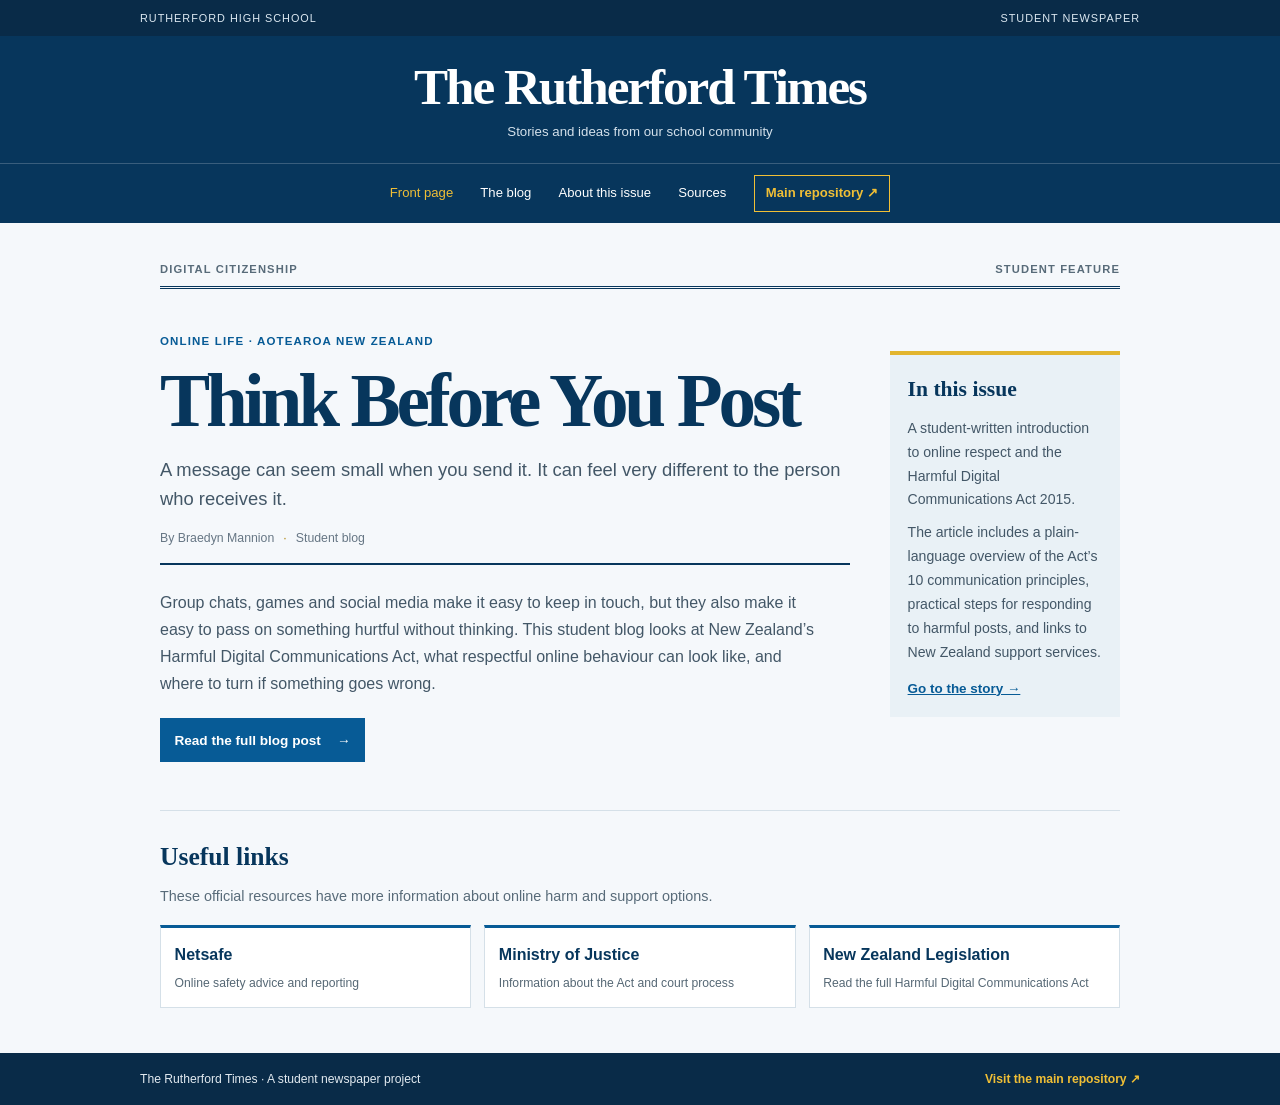
==== commit 49598d34: "Create newspaper front page and separate student blog post" ====
--- a/index.html
+++ b/index.html
@@ -4,90 +4,58 @@
     <meta charset="utf-8" />
     <meta name="viewport" content="width=device-width, initial-scale=1" />
     <meta name="theme-color" content="#07365c" />
-    <meta name="description" content="The Rutherford Times is a student newspaper. Read a student blog post about online respect and the Harmful Digital Communications Act." />
-    <title>The Rutherford Times — Think Before You Post</title>
+    <meta name="description" content="The Rutherford Times: a student newspaper featuring a blog post about online respect and digital citizenship." />
+    <title>The Rutherford Times</title>
     <link rel="canonical" href="https://rhs.pntr.dev/" />
-    <link rel="stylesheet" href="styles.css?v=4" />
+    <link rel="stylesheet" href="styles.css?v=5" />
   </head>
   <body>
-    <a class="skip-link" href="#story">Skip to the story</a>
+    <a class="skip-link" href="#main">Skip to content</a>
     <header class="site-header" id="top">
       <div class="school-line"><span>RUTHERFORD HIGH SCHOOL</span><span>STUDENT NEWSPAPER</span></div>
-      <div class="masthead"><a href="#top">The Rutherford Times</a><p>Stories and ideas from our school community</p></div>
+      <div class="masthead"><a href="index.html">The Rutherford Times</a><p>Stories and ideas from our school community</p></div>
       <nav aria-label="Main navigation">
-        <a href="#story">Latest story</a>
-        <a href="#principles">The Act</a>
-        <a href="#what-now">What to do</a>
-        <a href="#help">Get help</a>
+        <a href="index.html" aria-current="page">Front page</a>
+        <a href="blog.html">The blog</a>
+        <a href="#about">About this issue</a>
+        <a href="#sources">Sources</a>
+        <a class="repo-button" href="https://github.com/Retered/rutherfordhighschool" target="_blank" rel="noopener noreferrer">Main repository ↗</a>
       </nav>
     </header>
 
-    <main>
-      <article class="story" id="story">
-        <p class="category">STUDENT BLOG · DIGITAL CITIZENSHIP</p>
-        <h1>Think Before You Post</h1>
-        <p class="standfirst">Online messages can affect people in real life. Here’s what the law says, and a few things we can do to look out for each other.</p>
-        <p class="byline">By Braedyn Mannion <span>·</span> Student feature</p>
+    <main id="main">
+      <section class="front-page" aria-labelledby="headline">
+        <div class="issue-line"><span>Digital citizenship</span><span>Student feature</span></div>
+        <article class="lead-story">
+          <p class="category">ONLINE LIFE · AOTEAROA NEW ZEALAND</p>
+          <h1 id="headline">Think Before You Post</h1>
+          <p class="standfirst">A message can seem small when you send it. It can feel very different to the person who receives it.</p>
+          <p class="byline">By Braedyn Mannion <span>·</span> Student blog</p>
+          <div class="story-preview">
+            <p>Group chats, games and social media make it easy to keep in touch, but they also make it easy to pass on something hurtful without thinking. This student blog looks at New Zealand’s Harmful Digital Communications Act, what respectful online behaviour can look like, and where to turn if something goes wrong.</p>
+            <a class="read-button" href="blog.html">Read the full blog post <span aria-hidden="true">→</span></a>
+          </div>
+        </article>
 
-        <div class="article-body">
-          <p>We use group chats, games and social media to talk to people every day. Most of the time, it’s a good way to keep in touch. But an insulting message, a rumour or a private photo shared without permission can spread quickly and really upset someone.</p>
-          <p>New Zealand’s <em>Harmful Digital Communications Act 2015</em> is there to help people who have been seriously harmed by digital communications. It sets out principles for online communication and provides ways to seek support. That doesn’t mean every disagreement or unkind comment is automatically a legal case; the situation and the harm caused matter.</p>
-          <p>The Act’s 10 communication principles say digital messages should not:</p>
-          <ol class="principles" id="principles">
-            <li>Disclose sensitive personal facts about someone.</li>
-            <li>Be threatening, intimidating or menacing.</li>
-            <li>Be grossly offensive to a reasonable person in the affected person’s position.</li>
-            <li>Be indecent or obscene.</li>
-            <li>Be used to harass someone.</li>
-            <li>Make a false allegation.</li>
-            <li>Contain something published in breach of confidence.</li>
-            <li>Encourage someone to message another person to cause them harm.</li>
-            <li>Encourage someone to commit suicide.</li>
-            <li>Denigrate someone because of their colour, race, ethnic or national origins, religion, gender, sexual orientation or disability.</li>
-          </ol>
-          <p class="note"><strong>Note:</strong> This is a plain-language summary for a school project, not legal advice. Read the <a href="https://www.legislation.govt.nz/act/public/2015/0063/latest/whole.html" target="_blank" rel="noopener noreferrer">full Act</a> for the exact wording.</p>
+        <aside class="front-note" id="about">
+          <h2>In this issue</h2>
+          <p>A student-written introduction to online respect and the Harmful Digital Communications Act 2015.</p>
+          <p>The article includes a plain-language overview of the Act’s 10 communication principles, practical steps for responding to harmful posts, and links to New Zealand support services.</p>
+          <a href="blog.html">Go to the story →</a>
+        </aside>
+      </section>
 
-          <h2>What can you do if something happens?</h2>
-          <p>If someone is being targeted online, they don’t have to deal with it on their own. These steps can be a useful start:</p>
-          <ol class="steps" id="what-now">
-            <li><strong>Pause before replying.</strong> Don’t retaliate or forward the post. That can make things worse.</li>
-            <li><strong>Keep useful details, if it’s safe.</strong> Note the link, account name, date and time. Don’t save or share intimate images, especially images of anyone under 18.</li>
-            <li><strong>Report it to the app or website.</strong> You can also mute or block the account.</li>
-            <li><strong>Talk to someone you trust.</strong> A parent or caregiver, teacher, school counsellor or another trusted adult can help.</li>
-            <li><strong>Ask Netsafe for advice.</strong> They can explain support and reporting options in New Zealand.</li>
-          </ol>
-
-          <h2>A few things to remember</h2>
-          <ul>
-            <li>Pause if you’re angry or upset.</li>
-            <li>Ask before sharing someone else’s photo or personal information.</li>
-            <li>Check whether a claim is true before forwarding it.</li>
-            <li>Report hurtful content instead of joining in.</li>
-            <li>Be respectful, even when you disagree.</li>
-          </ul>
-          <p>It’s easy to forget there’s a real person on the other side of a screen. Taking a moment before posting can make a difference. If something feels wrong, ask someone for help.</p>
-        </div>
-      </article>
-
-      <section class="help" id="help">
-        <h2>Where to get help</h2>
-        <p>Tell a trusted adult if you or someone you know is being targeted. Netsafe can offer advice and help explain your options. Report the content to the platform too; Netsafe can’t guarantee a post will be removed. If someone is in immediate danger, call 111.</p>
-        <ul class="help-links">
+      <section class="more-info" id="sources">
+        <h2>Useful links</h2>
+        <p>These official resources have more information about online harm and support options.</p>
+        <ul>
           <li><a href="https://netsafe.org.nz/" target="_blank" rel="noopener noreferrer">Netsafe <span>Online safety advice and reporting</span></a></li>
           <li><a href="https://www.justice.govt.nz/courts/civil/harmful-digital-communications/" target="_blank" rel="noopener noreferrer">Ministry of Justice <span>Information about the Act and court process</span></a></li>
-          <li><a href="https://www.police.govt.nz/advice-services/cybercrime-and-internet/harmful-digital-communications-hdc" target="_blank" rel="noopener noreferrer">New Zealand Police <span>Information about threats and safety</span></a></li>
+          <li><a href="https://www.legislation.govt.nz/act/public/2015/0063/latest/whole.html" target="_blank" rel="noopener noreferrer">New Zealand Legislation <span>Read the full Harmful Digital Communications Act</span></a></li>
         </ul>
-        <details>
-          <summary>Sources for this story</summary>
-          <ul>
-            <li><a href="https://www.legislation.govt.nz/act/public/2015/0063/latest/whole.html" target="_blank" rel="noopener noreferrer">Harmful Digital Communications Act 2015 — New Zealand Legislation</a></li>
-            <li><a href="https://netsafe.org.nz/our-work/helpline-services/the-harmful-digital-communications-act/" target="_blank" rel="noopener noreferrer">The Harmful Digital Communications Act — Netsafe</a></li>
-            <li><a href="https://www.justice.govt.nz/courts/civil/harmful-digital-communications/" target="_blank" rel="noopener noreferrer">Harmful digital communications — Ministry of Justice</a></li>
-          </ul>
-        </details>
       </section>
     </main>
 
-    <footer><p>The Rutherford Times · A student newspaper project</p><a href="#top">Back to top</a></footer>
+    <footer><p>The Rutherford Times · A student newspaper project</p><a class="footer-repo" href="https://github.com/Retered/rutherfordhighschool" target="_blank" rel="noopener noreferrer">Visit the main repository ↗</a></footer>
   </body>
 </html>
--- a/styles.css
+++ b/styles.css
@@ -7,56 +7,67 @@
 .skip-link:focus { top: 1rem; z-index: 2; }
 
 .site-header { color: #fff; background: #07365c; }
-.school-line { display: flex; justify-content: space-between; gap: 1rem; padding: .55rem max(calc((100vw - 980px) / 2), 1.25rem); background: #092b48; color: #dce8f1; font-size: .68rem; letter-spacing: .09em; }
-.masthead { max-width: 980px; margin: auto; padding: 1.6rem 1rem 1.3rem; text-align: center; }
+.school-line { display: flex; justify-content: space-between; gap: 1rem; padding: .55rem max(calc((100vw - 1000px) / 2), 1.25rem); background: #092b48; color: #dce8f1; font-size: .68rem; letter-spacing: .09em; }
+.masthead { max-width: 1000px; margin: auto; padding: 1.45rem 1rem 1.2rem; text-align: center; }
 .masthead a { color: #fff; font: bold clamp(2rem, 6vw, 3.2rem)/1.1 Georgia, 'Times New Roman', serif; letter-spacing: -.04em; text-decoration: none; }
 .masthead p { margin: .35rem 0 0; color: #d4e1eb; font-size: .83rem; }
-nav { display: flex; justify-content: center; flex-wrap: wrap; gap: .5rem 1.8rem; padding: .7rem 1rem; border-top: 1px solid rgba(255,255,255,.2); }
-nav a { color: #fff; font-size: .84rem; text-decoration: none; }
-nav a:hover { color: #f0bf36; text-decoration: underline; text-underline-offset: 4px; }
+nav { display: flex; justify-content: center; align-items: center; flex-wrap: wrap; gap: .55rem 1.7rem; padding: .7rem 1rem; border-top: 1px solid rgba(255,255,255,.2); }
+nav a { color: #fff; font-size: .82rem; text-decoration: none; }
+nav a:hover, nav a[aria-current="page"] { color: #f0bf36; }
+.repo-button { padding: .38rem .7rem; border: 1px solid #f0bf36; color: #f0bf36; font-weight: bold; }
+.repo-button:hover { background: #f0bf36; color: #092b48; }
 
-main { max-width: 980px; margin: auto; padding: 0 1.25rem; }
-.story { max-width: 720px; margin: auto; padding: 3rem 0 3.5rem; border-bottom: 1px solid #d5e0e8; }
+main { max-width: 1000px; margin: auto; padding: 0 1.25rem; }
+.front-page { display: grid; grid-template-columns: minmax(0, 1fr) 230px; gap: 2.5rem; padding: 2.3rem 0 3rem; }
+.issue-line { grid-column: 1 / -1; display: flex; justify-content: space-between; padding-bottom: .45rem; border-bottom: 3px double #07365c; color: #586b79; font-size: .7rem; font-weight: bold; letter-spacing: .1em; text-transform: uppercase; }
+.lead-story { padding-top: .2rem; }
 .category { margin: 0 0 .65rem; color: #075b96; font-size: .72rem; font-weight: bold; letter-spacing: .1em; }
 h1, h2 { color: #07365c; font-family: Georgia, 'Times New Roman', serif; }
-.story h1 { margin: 0; font-size: clamp(2.6rem, 7vw, 4.5rem); letter-spacing: -.055em; line-height: 1.05; }
-.standfirst { max-width: 650px; margin: 1rem 0 .9rem; color: #435767; font-size: 1.15rem; line-height: 1.55; }
-.byline { margin: 0; padding-bottom: 1rem; border-bottom: 2px solid #07365c; color: #667684; font-size: .77rem; }
+.lead-story h1, .blog-story h1 { margin: 0; font-size: clamp(2.7rem, 7vw, 4.7rem); letter-spacing: -.055em; line-height: 1.04; }
+.standfirst { max-width: 690px; margin: 1rem 0 .9rem; color: #435767; font-size: 1.15rem; line-height: 1.55; }
+.byline { margin: 0; padding-bottom: .9rem; border-bottom: 2px solid #07365c; color: #667684; font-size: .77rem; }
 .byline span { padding: 0 .35rem; color: #b08712; }
-.article-body { padding-top: 1rem; }
+.story-preview { max-width: 660px; padding-top: .5rem; }
+.story-preview p { color: #435767; }
+.read-button { display: inline-flex; align-items: center; gap: 1rem; margin-top: .3rem; padding: .65rem .9rem; background: #075b96; color: white; font-size: .85rem; font-weight: bold; text-decoration: none; }
+.read-button:hover { background: #07365c; }
+.front-note { align-self: start; margin-top: 1.4rem; padding: 1rem 1.1rem; border-top: 4px solid #e2b52e; background: #e9f1f6; }
+.front-note h2 { margin: 0 0 .5rem; font-size: 1.35rem; }
+.front-note p { margin: .55rem 0; color: #435767; font-size: .88rem; }
+.front-note a { font-size: .84rem; font-weight: bold; }
+.more-info { padding: 1.5rem 0 2.8rem; border-top: 1px solid #d5e0e8; }
+.more-info h2 { margin: 0; font-size: 1.6rem; }
+.more-info > p { margin: .35rem 0 1rem; color: #586b79; font-size: .9rem; }
+.more-info ul { display: grid; grid-template-columns: repeat(3, 1fr); gap: .8rem; margin: 0; padding: 0; list-style: none; }
+.more-info li a { display: block; height: 100%; padding: .85rem; border: 1px solid #d5e0e8; border-top: 3px solid #075b96; background: white; color: #07365c; font-weight: bold; text-decoration: none; }
+.more-info li a:hover { border-top-color: #e2b52e; }
+.more-info li span { display: block; margin-top: .25rem; color: #566875; font-size: .76rem; font-weight: normal; }
+
+.blog-story { max-width: 720px; margin: auto; padding: 2.8rem 0 3.5rem; }
+.blog-story .article-body { padding-top: .9rem; }
 .article-body p { margin: 0 0 1rem; }
-.article-body h2, .help h2 { margin: 2rem 0 .65rem; font-size: 1.8rem; line-height: 1.2; }
-.principles { columns: 2; column-gap: 2.5rem; padding-left: 1.5rem; }
-.principles li { break-inside: avoid; margin: 0 0 .65rem; padding-left: .2rem; }
-.principles li::marker, .steps li::marker { color: #075b96; font-weight: bold; }
-.note { padding: .8rem 1rem; border-left: 4px solid #e2b52e; background: #e9f1f6; color: #435767; font-size: .85rem; }
-.note a { font-weight: bold; }
-.steps { padding-left: 1.5rem; }
-.steps li { margin-bottom: .8rem; padding-left: .2rem; }
+.article-body h2 { margin: 2rem 0 .65rem; font-size: 1.8rem; line-height: 1.2; }
 .article-body ul { padding-left: 1.3rem; }
 .article-body ul li { margin: .25rem 0; }
+.note { margin-top: 1.5rem !important; padding: .8rem 1rem; border-left: 4px solid #e2b52e; background: #e9f1f6; color: #435767; font-size: .85rem; }
+.note a { font-weight: bold; }
+.back-link { display: inline-block; margin-top: 1rem; font-weight: bold; }
 
-.help { max-width: 720px; margin: auto; padding: 2.5rem 0 3rem; }
-.help h2 { margin-top: 0; }
-.help > p { color: #435767; }
-.help-links { display: grid; grid-template-columns: repeat(3, 1fr); gap: .8rem; margin: 1.2rem 0 1.7rem; padding: 0; list-style: none; }
-.help-links a { display: block; height: 100%; padding: .9rem; border: 1px solid #d5e0e8; border-top: 3px solid #075b96; background: #fff; color: #07365c; font-weight: bold; text-decoration: none; }
-.help-links a:hover { border-top-color: #e2b52e; }
-.help-links span { display: block; margin-top: .25rem; color: #566875; font-size: .76rem; font-weight: normal; }
-details { padding: 1rem 0; border-top: 1px solid #d5e0e8; font-size: .85rem; }
-summary { width: fit-content; cursor: pointer; color: #07365c; font-weight: bold; }
-details li { margin: .4rem 0; }
-footer { display: flex; justify-content: space-between; gap: 1rem; padding: 1rem max(calc((100vw - 980px) / 2), 1.25rem); background: #092b48; color: #e2eaf0; font-size: .76rem; }
+footer { display: flex; justify-content: space-between; gap: 1rem; padding: 1rem max(calc((100vw - 1000px) / 2), 1.25rem); background: #092b48; color: #e2eaf0; font-size: .76rem; }
 footer p { margin: 0; }
 footer a { color: #f0bf36; }
+.footer-repo { font-weight: bold; text-decoration: none; }
+.footer-repo:hover { text-decoration: underline; }
 
-@media (max-width: 650px) {
+@media (max-width: 700px) {
   .school-line { font-size: .58rem; }
-  .masthead { padding-block: 1.3rem; }
-  nav { justify-content: flex-start; gap: .5rem 1.1rem; }
-  .story { padding-top: 2.2rem; }
-  .principles { columns: 1; }
-  .help-links { grid-template-columns: 1fr; }
+  .masthead { padding-block: 1.2rem; }
+  nav { justify-content: flex-start; gap: .55rem 1rem; }
+  .front-page { grid-template-columns: 1fr; gap: .8rem; padding-top: 1.5rem; }
+  .issue-line { grid-column: 1; }
+  .front-note { margin-top: .3rem; }
+  .more-info ul { grid-template-columns: 1fr; }
+  .blog-story { padding-top: 2.2rem; }
   footer { flex-wrap: wrap; }
 }
 @media (prefers-reduced-motion: reduce) { html { scroll-behavior: auto; } }
